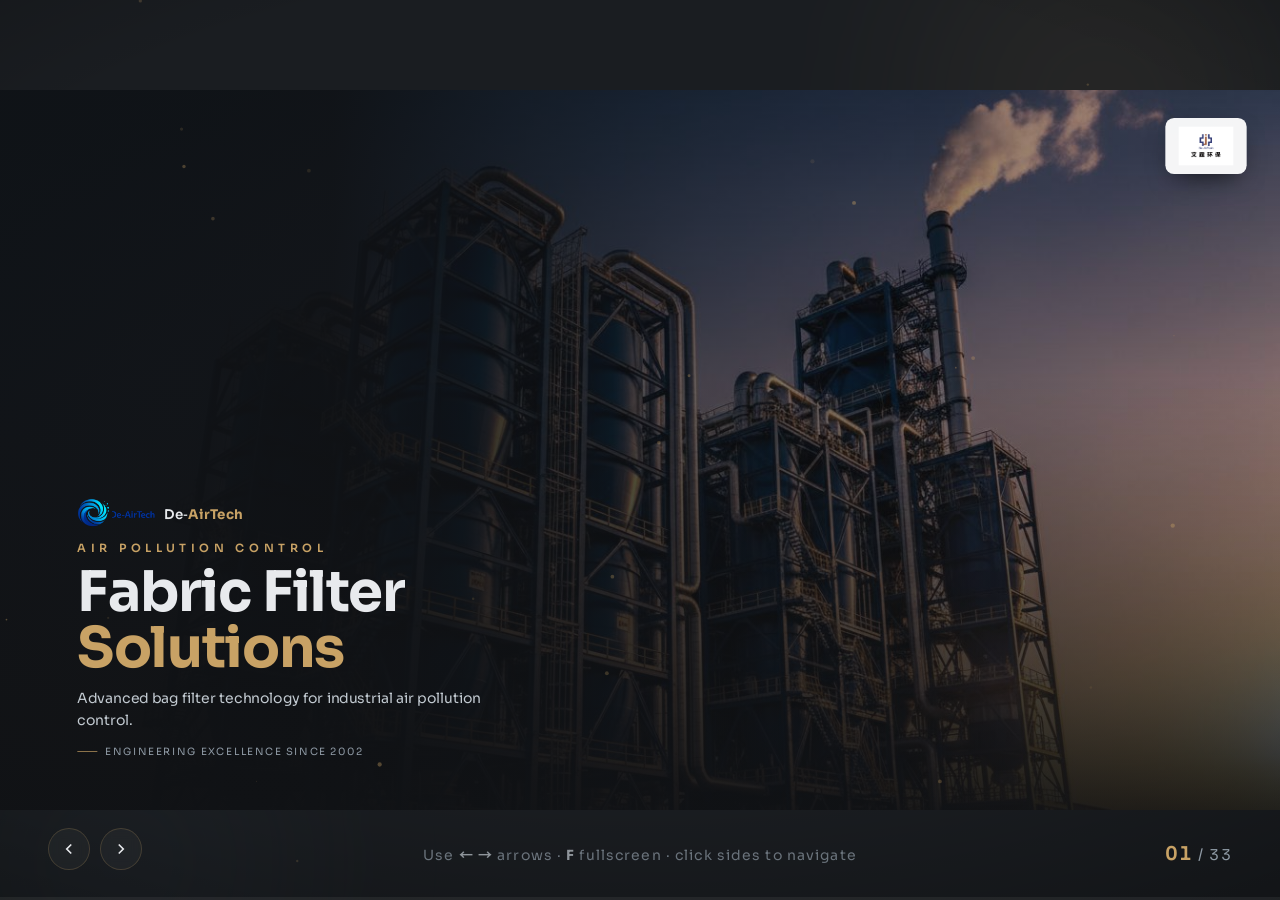
==== De-AirTech Fabric Filter Solutions.html @ d1bf7c92 "Initial commit: De-AirTech Holcim HTML site" ====
<!DOCTYPE html>
<html lang="en">
<head>
<meta charset="utf-8" />
<meta name="viewport" content="width=device-width, initial-scale=1.0, viewport-fit=cover" />
<title>De-AirTech · Fabric Filter Solutions</title>
<link rel="preconnect" href="https://fonts.googleapis.com" />
<link rel="preconnect" href="https://fonts.gstatic.com" crossorigin />
<link href="https://fonts.googleapis.com/css2?family=Sora:wght@200;300;400;500;600;700;800&family=Noto+Sans+SC:wght@300;400;500;700&display=swap" rel="stylesheet" />
<style>
/* ============ RESET & TOKENS ============ */
*{margin:0;padding:0;box-sizing:border-box}
:root{
  --bg:#1a1d21; --bg-deep:#101317; --bg-soft:#21262d;
  --panel:rgba(255,255,255,.035); --panel-2:rgba(255,255,255,.05);
  --gold:#c8a265; --gold-lt:#e2c48d; --gold-dk:#a07d44;
  --ink:#e8eaed; --ink-soft:#c2cad1; --muted:#8e99a4; --slate:#4a5c6a;
  --line:rgba(200,162,101,.22); --line-soft:rgba(255,255,255,.08);
  --good:#7fb98a;
  --font:"Sora","Noto Sans SC",system-ui,"Segoe UI","PingFang SC","Microsoft YaHei",sans-serif;
  --cjk:"Noto Sans SC","PingFang SC","Microsoft YaHei",sans-serif;
  --ease:cubic-bezier(.22,.61,.36,1);
}
html,body{height:100%;background:var(--bg);color:var(--ink);font-family:var(--font);
  overflow:hidden;-webkit-font-smoothing:antialiased;text-rendering:optimizeLegibility}

/* ============ DECK / STAGE (scale-to-fit, any ratio) ============ */
#deck{position:fixed;inset:0;background:var(--bg);overflow:hidden}
#stage{position:absolute;top:50%;left:50%;width:1920px;height:1080px;
  transform:translate(-50%,-50%) scale(var(--s,1));transform-origin:center center}

/* ambient background, fills whole viewport (outside stage) */
#fxwrap{position:fixed;inset:0;z-index:0;pointer-events:none;overflow:hidden}
#fxwrap .glow{position:absolute;border-radius:50%;filter:blur(80px);opacity:.5}
#fxwrap .g1{width:48vw;height:48vw;top:-16vw;right:-10vw;
  background:radial-gradient(circle,rgba(200,162,101,.20),transparent 65%)}
#fxwrap .g2{width:42vw;height:42vw;bottom:-18vw;left:-12vw;
  background:radial-gradient(circle,rgba(74,92,106,.30),transparent 65%)}
#fxwrap .vig{position:absolute;inset:0;
  background:radial-gradient(120% 90% at 50% 42%,transparent 50%,rgba(0,0,0,.55) 100%)}
#fx{position:fixed;inset:0;z-index:1;pointer-events:none}

/* ============ SLIDE BASE ============ */
.slide{position:absolute;inset:0;display:none;flex-direction:column;
  padding:84px 116px 92px;background:var(--bg);overflow:hidden;z-index:2}
.slide.active{display:flex}
.slide::before{content:"";position:absolute;inset:0;z-index:0;pointer-events:none;
  background:radial-gradient(130% 80% at 88% 8%,rgba(200,162,101,.07),transparent 55%)}
.slide>*{position:relative;z-index:1}

/* slide header */
.s-head{margin-bottom:30px;flex:0 0 auto}
.kicker{font-size:18px;font-weight:600;letter-spacing:.34em;text-transform:uppercase;
  color:var(--gold);display:flex;align-items:center;gap:14px}
.kicker::before{content:"";width:42px;height:2px;background:linear-gradient(90deg,var(--gold),transparent)}
.s-title{font-size:56px;font-weight:600;line-height:1.06;margin-top:14px;color:var(--ink);letter-spacing:-.01em}
.s-title .hl{color:var(--gold)}
.s-rule{width:64px;height:3px;margin-top:18px;border-radius:3px;
  background:linear-gradient(90deg,var(--gold),var(--gold-dk))}

/* layout columns */
.body{flex:1 1 auto;min-height:0;display:flex;flex-direction:column;justify-content:center}
.cols{display:grid;gap:54px;align-items:start}
.cols.r6040{grid-template-columns:1.18fr .82fr}
.cols.r5050{grid-template-columns:1fr 1fr}
.cols.r5545{grid-template-columns:1.1fr .9fr}
.col{display:flex;flex-direction:column;gap:22px;min-width:0}
.rows{display:flex;flex-direction:column;gap:22px}

/* ============ BLOCKS ============ */
.lead .lh{font-size:23px;font-weight:600;color:var(--gold-lt);margin-bottom:10px;
  display:flex;align-items:center;gap:10px}
.lead .lh::before{content:"";width:8px;height:8px;border-radius:50%;background:var(--gold);
  box-shadow:0 0 0 4px rgba(200,162,101,.14)}
.lead p{font-size:18.5px;line-height:1.6;color:var(--ink-soft);margin-top:7px;max-width:60ch}
.lead p+p{margin-top:10px}

/* stats */
.stats{display:grid;grid-template-columns:1fr 1fr;gap:16px}
.stats.c4{grid-template-columns:repeat(4,1fr)}
.stats.c3{grid-template-columns:repeat(3,1fr)}
.stat{background:var(--panel);border:1px solid var(--line-soft);border-radius:14px;
  padding:22px 20px;position:relative;overflow:hidden}
.stat::after{content:"";position:absolute;left:0;top:0;width:3px;height:100%;
  background:linear-gradient(180deg,var(--gold),transparent)}
.stat .v{font-size:52px;font-weight:700;color:var(--gold);line-height:1;letter-spacing:-.02em;
  font-variant-numeric:tabular-nums}
.stat .v .u{font-size:.5em;font-weight:500;color:var(--gold-lt);margin-left:2px}
.stat .l{font-size:16px;color:var(--ink-soft);margin-top:10px;line-height:1.35;letter-spacing:.01em}
.stats.sm .stat{padding:16px 16px}
.stats.sm .v{font-size:40px}

/* cards */
.cards{display:grid;gap:16px}
.cards.c2{grid-template-columns:1fr 1fr}
.cards.c3{grid-template-columns:repeat(3,1fr)}
.card{background:var(--panel);border:1px solid var(--line-soft);border-radius:14px;
  padding:20px 22px;transition:border-color .3s,transform .3s;min-width:0}
.card .ic{width:34px;height:34px;border-radius:9px;display:grid;place-items:center;margin-bottom:12px;
  background:rgba(200,162,101,.12);border:1px solid var(--line);color:var(--gold)}
.card .ic svg{width:18px;height:18px}
.card .ch{font-size:20px;font-weight:600;color:var(--ink);margin-bottom:7px}
.card .ch .n{color:var(--gold);font-weight:700;margin-right:8px;font-variant-numeric:tabular-nums}
.card p{font-size:16px;line-height:1.5;color:var(--ink-soft)}
.card .tags{display:flex;flex-wrap:wrap;gap:6px;margin-top:12px}
.card .tags span{font-size:14px;color:var(--ink-soft);background:rgba(255,255,255,.05);
  border:1px solid var(--line-soft);border-radius:20px;padding:4px 11px}

/* list */
.list{display:flex;flex-direction:column;gap:9px}
.list.lh-title{margin-top:2px}
.list .lt{font-size:20px;font-weight:600;color:var(--gold-lt);margin-bottom:4px}
.list li{list-style:none;font-size:17.5px;color:var(--ink-soft);line-height:1.42;
  padding-left:30px;position:relative}
.list li::before{content:"";position:absolute;left:0;top:7px;width:14px;height:8px;
  border-left:2px solid var(--gold);border-bottom:2px solid var(--gold);transform:rotate(-45deg)}

/* specs */
.specs{display:flex;flex-direction:column;gap:0;border-top:1px solid var(--line-soft)}
.spec{display:flex;justify-content:space-between;align-items:center;gap:16px;
  padding:13px 2px;border-bottom:1px solid var(--line-soft)}
.spec .k{font-size:17.5px;color:var(--muted)}
.spec .v{font-size:18px;color:var(--ink);font-weight:600;text-align:right;font-variant-numeric:tabular-nums}
.spec .v small{color:var(--gold-lt);font-weight:500}

/* steps (flow) */
.steps{display:grid;grid-template-columns:repeat(5,1fr);gap:0;position:relative}
.steps .line{position:absolute;top:29px;left:8%;right:8%;height:2px;
  background:linear-gradient(90deg,var(--gold-dk),var(--gold),var(--gold-dk));opacity:.4;transform-origin:left}
.step{padding:0 14px;text-align:center;position:relative}
.step .n{width:58px;height:58px;border-radius:50%;margin:0 auto 16px;display:grid;place-items:center;
  font-size:25px;font-weight:700;color:var(--bg);background:linear-gradient(150deg,var(--gold-lt),var(--gold-dk));
  box-shadow:0 8px 22px -6px rgba(200,162,101,.5);position:relative;z-index:1}
.step .st{font-size:18.5px;font-weight:600;color:var(--ink);margin-bottom:6px}
.step p{font-size:15.5px;line-height:1.45;color:var(--muted)}

/* note / callout */
.note{background:linear-gradient(135deg,rgba(200,162,101,.10),rgba(200,162,101,.02));
  border:1px solid var(--line);border-left:3px solid var(--gold);border-radius:12px;padding:18px 20px}
.note .nh{font-size:18px;font-weight:600;color:var(--gold-lt);margin-bottom:6px}
.note p{font-size:16.5px;line-height:1.52;color:var(--ink-soft)}

/* badges */
.badges{display:flex;flex-wrap:wrap;gap:10px}
.badge{font-size:16px;font-weight:500;color:var(--ink-soft);background:var(--panel);
  border:1px solid var(--line);border-radius:30px;padding:9px 20px}
.badge.gold{color:var(--bg);background:linear-gradient(120deg,var(--gold-lt),var(--gold-dk));border:none;font-weight:600}

/* bars (distribution) */
.bars{display:flex;flex-direction:column;gap:15px}
.bar .bt{display:flex;justify-content:space-between;font-size:17px;margin-bottom:8px}
.bar .bt b{color:var(--ink)} .bar .bt span{color:var(--gold);font-weight:600;font-variant-numeric:tabular-nums}
.bar .track{height:8px;border-radius:8px;background:rgba(255,255,255,.06);overflow:hidden}
.bar .fill{height:100%;border-radius:8px;transform-origin:left;
  background:linear-gradient(90deg,var(--gold-dk),var(--gold-lt))}

/* figure */
.figs{display:grid;gap:14px;grid-template-columns:1fr}
.figs.c2{grid-template-columns:1fr 1fr}
.figs.c3{grid-template-columns:repeat(3,1fr)}
.figs.c4{grid-template-columns:repeat(4,1fr)}
.figure{position:relative;border-radius:14px;overflow:hidden;border:1px solid var(--line);
  box-shadow:0 24px 50px -24px rgba(0,0,0,.8)}
.figure img{width:100%;height:100%;object-fit:cover;display:block}
.figure figcaption{position:absolute;left:0;right:0;bottom:0;padding:20px 16px 13px;font-size:15px;
  color:var(--ink-soft);background:linear-gradient(transparent,rgba(16,19,23,.94))}
.figure.contain{background:#eef0f2}
.figure.contain img{object-fit:contain;padding:6px}

/* ============ COVER ============ */
.cover{padding:0;justify-content:flex-end}
.cover .cbg{position:absolute;inset:0;z-index:0}
.cover .cbg img{width:100%;height:100%;object-fit:cover}
.cover .cbg::after{content:"";position:absolute;inset:0;
  background:linear-gradient(90deg,rgba(16,18,21,.96) 26%,rgba(16,18,21,.6) 55%,rgba(16,18,21,.25) 100%),
  linear-gradient(0deg,rgba(16,18,21,.9),transparent 60%)}
.cover .inner{position:relative;z-index:2;padding:0 116px 78px;max-width:1200px}
.cover .brandline{display:flex;align-items:center;gap:14px;margin-bottom:22px}
.cover .brandline img{height:42px}
.cover .brandline .bw{font-size:20px;font-weight:600;letter-spacing:.02em}
.cover .brandline .bw b{color:var(--gold)}
.cover .ckick{font-size:17px;letter-spacing:.4em;text-transform:uppercase;color:var(--gold);
  font-weight:600;margin-bottom:14px}
.cover h1{font-size:84px;font-weight:700;line-height:1;letter-spacing:-.02em}
.cover h1 .l2{color:var(--gold);display:block}
.cover .csub{font-size:21px;color:var(--ink-soft);margin-top:18px;max-width:40ch;line-height:1.5}
.cover .ctag{margin-top:22px;display:inline-flex;align-items:center;gap:12px;font-size:15px;
  letter-spacing:.16em;text-transform:uppercase;color:var(--muted)}
.cover .ctag::before{content:"";width:30px;height:1px;background:var(--gold)}

/* ============ CHAPTER DIVIDER ============ */
.chapter{padding:0;justify-content:center}
.chapter .cbg{position:absolute;inset:0;z-index:0}
.chapter .cbg img{width:100%;height:100%;object-fit:cover;filter:saturate(.9)}
.chapter .cbg::after{content:"";position:absolute;inset:0;
  background:linear-gradient(105deg,rgba(16,18,21,.97) 30%,rgba(16,18,21,.7) 60%,rgba(16,18,21,.45))}
.chapter .inner{position:relative;z-index:2;padding:0 130px;display:flex;align-items:center;gap:60px}
.chapter .bignum{font-size:300px;font-weight:800;line-height:.8;color:transparent;
  -webkit-text-stroke:2px rgba(200,162,101,.55);letter-spacing:-.04em;
  background:linear-gradient(180deg,rgba(200,162,101,.18),transparent);-webkit-background-clip:text;background-clip:text}
.chapter .ctext .ck{font-size:18px;letter-spacing:.4em;text-transform:uppercase;color:var(--gold);font-weight:600}
.chapter .ctext h2{font-size:76px;font-weight:700;line-height:1.02;margin-top:16px;letter-spacing:-.02em}
.chapter .ctext .cs{font-size:23px;color:var(--ink-soft);margin-top:18px;max-width:34ch;line-height:1.5}
.chapter .ctext .crule{width:80px;height:3px;background:var(--gold);margin-top:26px;border-radius:3px}

/* ============ TOC ============ */
.toc .tgrid{display:grid;grid-template-columns:1fr 1fr;gap:16px 46px;margin-top:6px}
.toc .titem{display:flex;gap:20px;align-items:flex-start;padding:16px 18px;border-radius:13px;
  border:1px solid transparent;transition:.3s;cursor:pointer}
.toc .titem:hover{border-color:var(--line);background:var(--panel)}
.toc .titem .tn{font-size:42px;font-weight:700;color:var(--gold);line-height:1;
  font-variant-numeric:tabular-nums;min-width:62px}
.toc .titem .tt b{font-size:23px;font-weight:600;color:var(--ink);display:block}
.toc .titem .tt span{font-size:16.5px;color:var(--muted);margin-top:4px;display:block;line-height:1.4}

/* ============ MAP ============ */
.map .mwrap{display:grid;grid-template-columns:1.5fr .9fr;gap:40px;align-items:center}
.map .frame{position:relative;border-radius:16px;overflow:hidden;border:1px solid var(--line);
  background:#f3f4f6;box-shadow:0 30px 70px -28px rgba(0,0,0,.85)}
.map .frame img{width:100%;display:block}
.map .marker{position:absolute;width:14px;height:14px;border-radius:50%;background:var(--gold);
  transform:translate(-50%,-50%);box-shadow:0 0 0 0 rgba(200,162,101,.6)}
.map .mside{display:flex;flex-direction:column;gap:18px}

/* ============ PARTNERS ============ */
.pgrid{display:grid;grid-template-columns:repeat(5,1fr);gap:14px}
.plogo{background:#fff;border-radius:12px;height:90px;display:grid;place-items:center;padding:14px;
  box-shadow:0 14px 30px -16px rgba(0,0,0,.7)}
.plogo img{max-width:100%;max-height:100%;object-fit:contain}

/* ============ CONTACT ============ */
.contact{padding:0;justify-content:center;align-items:center;text-align:center}
.contact .cbg{position:absolute;inset:0;z-index:0}
.contact .cbg img{width:100%;height:100%;object-fit:cover}
.contact .cbg::after{content:"";position:absolute;inset:0;background:rgba(13,15,18,.82)}
.contact .inner{position:relative;z-index:2;max-width:1000px;padding:0 60px}
.contact .ck{font-size:18px;letter-spacing:.4em;text-transform:uppercase;color:var(--gold);font-weight:600}
.contact h2{font-size:74px;font-weight:700;margin-top:18px;line-height:1.05}
.contact .cmsg{font-size:22px;color:var(--ink-soft);margin-top:22px;line-height:1.55}
.contact .cinfo{display:flex;justify-content:center;gap:18px;margin-top:42px;flex-wrap:wrap}
.contact .ci{background:var(--panel);border:1px solid var(--line);border-radius:14px;padding:22px 28px;min-width:240px}
.contact .ci .cl{font-size:14px;letter-spacing:.2em;text-transform:uppercase;color:var(--gold);margin-bottom:8px}
.contact .ci .cv{font-size:20px;color:var(--ink);font-weight:500}
.contact .cfoot{margin-top:40px;font-size:16px;color:var(--muted);letter-spacing:.04em}
.contact .cfoot b{color:var(--ink-soft);font-weight:500}

/* corporate logo (image1) chip */
.cover .corp{position:absolute;top:42px;right:50px;z-index:3;background:rgba(255,255,255,.95);
  border-radius:13px;padding:13px 20px;box-shadow:0 16px 40px -16px rgba(0,0,0,.75)}
.cover .corp img{height:58px;display:block}
.contact .corp.center{display:inline-block;background:rgba(255,255,255,.95);border-radius:14px;
  padding:14px 24px;margin-bottom:28px;box-shadow:0 16px 40px -16px rgba(0,0,0,.6)}
.contact .corp.center img{height:60px;display:block}

/* ============ HUD ============ */
#hud{position:fixed;inset:0;z-index:30;pointer-events:none}
.brand{position:absolute;top:34px;left:46px;display:flex;align-items:center;gap:11px;
  opacity:.92;transition:opacity .4s}
.brand img{height:34px}
.brand .bw{font-size:16.5px;font-weight:600;letter-spacing:.02em;color:var(--ink)}
.brand .bw b{color:var(--gold)}
#deck[data-type="cover"] .brand,#deck[data-type="chapter"] .brand,#deck[data-type="contact"] .brand{opacity:0}
#deck[data-type="cover"] .chip,#deck[data-type="contact"] .chip{opacity:0}
.chip{position:absolute;top:36px;right:46px;font-size:14.5px;letter-spacing:.22em;text-transform:uppercase;
  color:var(--muted);display:flex;align-items:center;gap:10px}
.chip .dot{width:6px;height:6px;border-radius:50%;background:var(--gold)}
.counter{position:absolute;bottom:34px;right:48px;font-size:15px;color:var(--muted);
  font-variant-numeric:tabular-nums;letter-spacing:.1em}
.counter b{color:var(--gold);font-weight:600;font-size:19px}
.pbar{position:absolute;left:0;bottom:0;height:3px;width:100%;background:rgba(255,255,255,.06)}
.pbar i{display:block;height:100%;width:0;background:linear-gradient(90deg,var(--gold-dk),var(--gold-lt));
  transition:width .5s var(--ease)}
.nav{position:absolute;bottom:30px;left:48px;display:flex;gap:10px;pointer-events:auto}
.nav button{width:42px;height:42px;border-radius:50%;border:1px solid var(--line);background:var(--panel);
  color:var(--ink);cursor:pointer;display:grid;place-items:center;transition:.25s;backdrop-filter:blur(6px)}
.nav button:hover{background:var(--gold);color:var(--bg);border-color:var(--gold)}
.nav button svg{width:18px;height:18px}
.hint{position:absolute;bottom:36px;left:50%;transform:translateX(-50%);font-size:14px;color:var(--muted);
  letter-spacing:.08em;opacity:.7;transition:opacity .6s}
.hint b{color:var(--ink-soft)}

@media (max-width:760px){.hint{display:none}.brand .bw{display:none}}
</style>
</head>
<body>
<div id="deck" data-type="cover">
  <div id="fxwrap"><div class="glow g1"></div><div class="glow g2"></div><div class="vig"></div></div>
  <canvas id="fx"></canvas>
  <div id="stage"></div>
  <div id="hud">
    <div class="brand"><img id="brandlogo" alt="" /><span class="bw">De‑<b>AirTech</b></span></div>
    <div class="chip"><span class="dot"></span><span id="chiptag">De‑AirTech</span></div>
    <div class="counter"><b id="cnum">01</b> / <span id="ctot">33</span></div>
    <div class="nav">
      <button id="prev" aria-label="Previous"><svg viewBox="0 0 24 24" fill="none" stroke="currentColor" stroke-width="2.2"><path d="M15 18l-6-6 6-6"/></svg></button>
      <button id="next" aria-label="Next"><svg viewBox="0 0 24 24" fill="none" stroke="currentColor" stroke-width="2.2"><path d="M9 18l6-6-6-6"/></svg></button>
    </div>
    <div class="hint">Use <b>←</b> <b>→</b> arrows · <b>F</b> fullscreen · click sides to navigate</div>
    <div class="pbar"><i id="pbar"></i></div>
  </div>
</div>

<script>
/*!
 * GSAP 3.13.0
 * https://gsap.com
 * 
 * @license Copyright 2025, GreenSock. All rights reserved.
 * Subject to the terms at https://gsap.com/standard-license.
 * @author: Jack Doyle, jack@greensock.com
 */

!function(t,e){"object"==typeof exports&&"undefined"!=typeof module?e(exports):"function"==typeof define&&define.amd?define(["exports"],e):e((t=t||self).window=t.window||{})}(this,function(e){"use strict";function _inheritsLoose(t,e){t.prototype=Object.create(e.prototype),(t.prototype.constructor=t).__proto__=e}function _assertThisInitialized(t){if(void 0===t)throw new ReferenceError("this hasn't been initialised - super() hasn't been called");return t}function r(t){return"string"==typeof t}function s(t){return"function"==typeof t}function t(t){return"number"==typeof t}function u(t){return void 0===t}function v(t){return"object"==typeof t}function w(t){return!1!==t}function x(){return"undefined"!=typeof window}function y(t){return s(t)||r(t)}function P(t){return(i=yt(t,ot))&&ze}function Q(t,e){return console.warn("Invalid property",t,"set to",e,"Missing plugin? gsap.registerPlugin()")}function R(t,e){return!e&&console.warn(t)}function S(t,e){return t&&(ot[t]=e)&&i&&(i[t]=e)||ot}function T(){return 0}function ea(t){var e,r,i=t[0];if(v(i)||s(i)||(t=[t]),!(e=(i._gsap||{}).harness)){for(r=gt.length;r--&&!gt[r].targetTest(i););e=gt[r]}for(r=t.length;r--;)t[r]&&(t[r]._gsap||(t[r]._gsap=new Zt(t[r],e)))||t.splice(r,1);return t}function fa(t){return t._gsap||ea(Ot(t))[0]._gsap}function ga(t,e,r){return(r=t[e])&&s(r)?t[e]():u(r)&&t.getAttribute&&t.getAttribute(e)||r}function ha(t,e){return(t=t.split(",")).forEach(e)||t}function ia(t){return Math.round(1e5*t)/1e5||0}function ja(t){return Math.round(1e7*t)/1e7||0}function ka(t,e){var r=e.charAt(0),i=parseFloat(e.substr(2));return t=parseFloat(t),"+"===r?t+i:"-"===r?t-i:"*"===r?t*i:t/i}function la(t,e){for(var r=e.length,i=0;t.indexOf(e[i])<0&&++i<r;);return i<r}function ma(){var t,e,r=dt.length,i=dt.slice(0);for(ct={},t=dt.length=0;t<r;t++)(e=i[t])&&e._lazy&&(e.render(e._lazy[0],e._lazy[1],!0)._lazy=0)}function na(t){return!!(t._initted||t._startAt||t.add)}function oa(t,e,r,i){dt.length&&!L&&ma(),t.render(e,r,i||!!(L&&e<0&&na(t))),dt.length&&!L&&ma()}function pa(t){var e=parseFloat(t);return(e||0===e)&&(t+"").match(at).length<2?e:r(t)?t.trim():t}function qa(t){return t}function ra(t,e){for(var r in e)r in t||(t[r]=e[r]);return t}function ua(t,e){for(var r in e)"__proto__"!==r&&"constructor"!==r&&"prototype"!==r&&(t[r]=v(e[r])?ua(t[r]||(t[r]={}),e[r]):e[r]);return t}function va(t,e){var r,i={};for(r in t)r in e||(i[r]=t[r]);return i}function wa(t){var e=t.parent||I,r=t.keyframes?function _setKeyframeDefaults(i){return function(t,e){for(var r in e)r in t||"duration"===r&&i||"ease"===r||(t[r]=e[r])}}($(t.keyframes)):ra;if(w(t.inherit))for(;e;)r(t,e.vars.defaults),e=e.parent||e._dp;return t}function ya(t,e,r,i,n){void 0===r&&(r="_first"),void 0===i&&(i="_last");var a,s=t[i];if(n)for(a=e[n];s&&s[n]>a;)s=s._prev;return s?(e._next=s._next,s._next=e):(e._next=t[r],t[r]=e),e._next?e._next._prev=e:t[i]=e,e._prev=s,e.parent=e._dp=t,e}function za(t,e,r,i){void 0===r&&(r="_first"),void 0===i&&(i="_last");var n=e._prev,a=e._next;n?n._next=a:t[r]===e&&(t[r]=a),a?a._prev=n:t[i]===e&&(t[i]=n),e._next=e._prev=e.parent=null}function Aa(t,e){t.parent&&(!e||t.parent.autoRemoveChildren)&&t.parent.remove&&t.parent.remove(t),t._act=0}function Ba(t,e){if(t&&(!e||e._end>t._dur||e._start<0))for(var r=t;r;)r._dirty=1,r=r.parent;return t}function Da(t,e,r,i){return t._startAt&&(L?t._startAt.revert(ht):t.vars.immediateRender&&!t.vars.autoRevert||t._startAt.render(e,!0,i))}function Fa(t){return t._repeat?Tt(t._tTime,t=t.duration()+t._rDelay)*t:0}function Ha(t,e){return(t-e._start)*e._ts+(0<=e._ts?0:e._dirty?e.totalDuration():e._tDur)}function Ia(t){return t._end=ja(t._start+(t._tDur/Math.abs(t._ts||t._rts||U)||0))}function Ja(t,e){var r=t._dp;return r&&r.smoothChildTiming&&t._ts&&(t._start=ja(r._time-(0<t._ts?e/t._ts:((t._dirty?t.totalDuration():t._tDur)-e)/-t._ts)),Ia(t),r._dirty||Ba(r,t)),t}function Ka(t,e){var r;if((e._time||!e._dur&&e._initted||e._start<t._time&&(e._dur||!e.add))&&(r=Ha(t.rawTime(),e),(!e._dur||Mt(0,e.totalDuration(),r)-e._tTime>U)&&e.render(r,!0)),Ba(t,e)._dp&&t._initted&&t._time>=t._dur&&t._ts){if(t._dur<t.duration())for(r=t;r._dp;)0<=r.rawTime()&&r.totalTime(r._tTime),r=r._dp;t._zTime=-U}}function La(e,r,i,n){return r.parent&&Aa(r),r._start=ja((t(i)?i:i||e!==I?xt(e,i,r):e._time)+r._delay),r._end=ja(r._start+(r.totalDuration()/Math.abs(r.timeScale())||0)),ya(e,r,"_first","_last",e._sort?"_start":0),bt(r)||(e._recent=r),n||Ka(e,r),e._ts<0&&Ja(e,e._tTime),e}function Ma(t,e){return(ot.ScrollTrigger||Q("scrollTrigger",e))&&ot.ScrollTrigger.create(e,t)}function Na(t,e,r,i,n){return Wt(t,e,n),t._initted?!r&&t._pt&&!L&&(t._dur&&!1!==t.vars.lazy||!t._dur&&t.vars.lazy)&&f!==Rt.frame?(dt.push(t),t._lazy=[n,i],1):void 0:1}function Sa(t,e,r,i){var n=t._repeat,a=ja(e)||0,s=t._tTime/t._tDur;return s&&!i&&(t._time*=a/t._dur),t._dur=a,t._tDur=n?n<0?1e10:ja(a*(n+1)+t._rDelay*n):a,0<s&&!i&&Ja(t,t._tTime=t._tDur*s),t.parent&&Ia(t),r||Ba(t.parent,t),t}function Ta(t){return t instanceof Qt?Ba(t):Sa(t,t._dur)}function Wa(e,r,i){var n,a,s=t(r[1]),o=(s?2:1)+(e<2?0:1),u=r[o];if(s&&(u.duration=r[1]),u.parent=i,e){for(n=u,a=i;a&&!("immediateRender"in n);)n=a.vars.defaults||{},a=w(a.vars.inherit)&&a.parent;u.immediateRender=w(n.immediateRender),e<2?u.runBackwards=1:u.startAt=r[o-1]}return new Jt(r[0],u,r[1+o])}function Xa(t,e){return t||0===t?e(t):e}function Za(t,e){return r(t)&&(e=st.exec(t))?e[1]:""}function ab(t,e){return t&&v(t)&&"length"in t&&(!e&&!t.length||t.length-1 in t&&v(t[0]))&&!t.nodeType&&t!==h}function db(r){return r=Ot(r)[0]||R("Invalid scope")||{},function(t){var e=r.current||r.nativeElement||r;return Ot(t,e.querySelectorAll?e:e===r?R("Invalid scope")||a.createElement("div"):r)}}function eb(t){return t.sort(function(){return.5-Math.random()})}function fb(t){if(s(t))return t;var p=v(t)?t:{each:t},_=Yt(p.ease),m=p.from||0,g=parseFloat(p.base)||0,y={},e=0<m&&m<1,T=isNaN(m)||e,b=p.axis,w=m,x=m;return r(m)?w=x={center:.5,edges:.5,end:1}[m]||0:!e&&T&&(w=m[0],x=m[1]),function(t,e,r){var i,n,a,s,o,u,h,l,f,d=(r||p).length,c=y[d];if(!c){if(!(f="auto"===p.grid?0:(p.grid||[1,N])[1])){for(h=-N;h<(h=r[f++].getBoundingClientRect().left)&&f<d;);f<d&&f--}for(c=y[d]=[],i=T?Math.min(f,d)*w-.5:m%f,n=f===N?0:T?d*x/f-.5:m/f|0,l=N,u=h=0;u<d;u++)a=u%f-i,s=n-(u/f|0),c[u]=o=b?Math.abs("y"===b?s:a):G(a*a+s*s),h<o&&(h=o),o<l&&(l=o);"random"===m&&eb(c),c.max=h-l,c.min=l,c.v=d=(parseFloat(p.amount)||parseFloat(p.each)*(d<f?d-1:b?"y"===b?d/f:f:Math.max(f,d/f))||0)*("edges"===m?-1:1),c.b=d<0?g-d:g,c.u=Za(p.amount||p.each)||0,_=_&&d<0?jt(_):_}return d=(c[t]-c.min)/c.max||0,ja(c.b+(_?_(d):d)*c.v)+c.u}}function gb(i){var n=Math.pow(10,((i+"").split(".")[1]||"").length);return function(e){var r=ja(Math.round(parseFloat(e)/i)*i*n);return(r-r%1)/n+(t(e)?0:Za(e))}}function hb(h,e){var l,f,r=$(h);return!r&&v(h)&&(l=r=h.radius||N,h.values?(h=Ot(h.values),(f=!t(h[0]))&&(l*=l)):h=gb(h.increment)),Xa(e,r?s(h)?function(t){return f=h(t),Math.abs(f-t)<=l?f:t}:function(e){for(var r,i,n=parseFloat(f?e.x:e),a=parseFloat(f?e.y:0),s=N,o=0,u=h.length;u--;)(r=f?(r=h[u].x-n)*r+(i=h[u].y-a)*i:Math.abs(h[u]-n))<s&&(s=r,o=u);return o=!l||s<=l?h[o]:e,f||o===e||t(e)?o:o+Za(e)}:gb(h))}function ib(t,e,r,i){return Xa($(t)?!e:!0===r?!!(r=0):!i,function(){return $(t)?t[~~(Math.random()*t.length)]:(r=r||1e-5)&&(i=r<1?Math.pow(10,(r+"").length-2):1)&&Math.floor(Math.round((t-r/2+Math.random()*(e-t+.99*r))/r)*r*i)/i})}function mb(e,r,t){return Xa(t,function(t){return e[~~r(t)]})}function pb(t){for(var e,r,i,n,a=0,s="";~(e=t.indexOf("random(",a));)i=t.indexOf(")",e),n="["===t.charAt(e+7),r=t.substr(e+7,i-e-7).match(n?at:tt),s+=t.substr(a,e-a)+ib(n?r:+r[0],n?0:+r[1],+r[2]||1e-5),a=i+1;return s+t.substr(a,t.length-a)}function sb(t,e,r){var i,n,a,s=t.labels,o=N;for(i in s)(n=s[i]-e)<0==!!r&&n&&o>(n=Math.abs(n))&&(a=i,o=n);return a}function ub(t){return Aa(t),t.scrollTrigger&&t.scrollTrigger.kill(!!L),t.progress()<1&&Pt(t,"onInterrupt"),t}function xb(t){if(t)if(t=!t.name&&t.default||t,x()||t.headless){var e=t.name,r=s(t),i=e&&!r&&t.init?function(){this._props=[]}:t,n={init:T,render:ue,add:Vt,kill:de,modifier:he,rawVars:0},a={targetTest:0,get:0,getSetter:ie,aliases:{},register:0};if(Ft(),t!==i){if(pt[e])return;ra(i,ra(va(t,n),a)),yt(i.prototype,yt(n,va(t,a))),pt[i.prop=e]=i,t.targetTest&&(gt.push(i),ft[e]=1),e=("css"===e?"CSS":e.charAt(0).toUpperCase()+e.substr(1))+"Plugin"}S(e,i),t.register&&t.register(ze,i,ge)}else Ct.push(t)}function Ab(t,e,r){return(6*(t+=t<0?1:1<t?-1:0)<1?e+(r-e)*t*6:t<.5?r:3*t<2?e+(r-e)*(2/3-t)*6:e)*St+.5|0}function Bb(e,r,i){var n,a,s,o,u,h,l,f,d,c,p=e?t(e)?[e>>16,e>>8&St,e&St]:0:Dt.black;if(!p){if(","===e.substr(-1)&&(e=e.substr(0,e.length-1)),Dt[e])p=Dt[e];else if("#"===e.charAt(0)){if(e.length<6&&(e="#"+(n=e.charAt(1))+n+(a=e.charAt(2))+a+(s=e.charAt(3))+s+(5===e.length?e.charAt(4)+e.charAt(4):"")),9===e.length)return[(p=parseInt(e.substr(1,6),16))>>16,p>>8&St,p&St,parseInt(e.substr(7),16)/255];p=[(e=parseInt(e.substr(1),16))>>16,e>>8&St,e&St]}else if("hsl"===e.substr(0,3))if(p=c=e.match(tt),r){if(~e.indexOf("="))return p=e.match(et),i&&p.length<4&&(p[3]=1),p}else o=+p[0]%360/360,u=p[1]/100,n=2*(h=p[2]/100)-(a=h<=.5?h*(u+1):h+u-h*u),3<p.length&&(p[3]*=1),p[0]=Ab(o+1/3,n,a),p[1]=Ab(o,n,a),p[2]=Ab(o-1/3,n,a);else p=e.match(tt)||Dt.transparent;p=p.map(Number)}return r&&!c&&(n=p[0]/St,a=p[1]/St,s=p[2]/St,h=((l=Math.max(n,a,s))+(f=Math.min(n,a,s)))/2,l===f?o=u=0:(d=l-f,u=.5<h?d/(2-l-f):d/(l+f),o=l===n?(a-s)/d+(a<s?6:0):l===a?(s-n)/d+2:(n-a)/d+4,o*=60),p[0]=~~(o+.5),p[1]=~~(100*u+.5),p[2]=~~(100*h+.5)),i&&p.length<4&&(p[3]=1),p}function Cb(t){var r=[],i=[],n=-1;return t.split(zt).forEach(function(t){var e=t.match(rt)||[];r.push.apply(r,e),i.push(n+=e.length+1)}),r.c=i,r}function Db(t,e,r){var i,n,a,s,o="",u=(t+o).match(zt),h=e?"hsla(":"rgba(",l=0;if(!u)return t;if(u=u.map(function(t){return(t=Bb(t,e,1))&&h+(e?t[0]+","+t[1]+"%,"+t[2]+"%,"+t[3]:t.join(","))+")"}),r&&(a=Cb(t),(i=r.c).join(o)!==a.c.join(o)))for(s=(n=t.replace(zt,"1").split(rt)).length-1;l<s;l++)o+=n[l]+(~i.indexOf(l)?u.shift()||h+"0,0,0,0)":(a.length?a:u.length?u:r).shift());if(!n)for(s=(n=t.split(zt)).length-1;l<s;l++)o+=n[l]+u[l];return o+n[s]}function Gb(t){var e,r=t.join(" ");if(zt.lastIndex=0,zt.test(r))return e=Et.test(r),t[1]=Db(t[1],e),t[0]=Db(t[0],e,Cb(t[1])),!0}function Pb(t){var e=(t+"").split("("),r=Lt[e[0]];return r&&1<e.length&&r.config?r.config.apply(null,~t.indexOf("{")?[function _parseObjectInString(t){for(var e,r,i,n={},a=t.substr(1,t.length-3).split(":"),s=a[0],o=1,u=a.length;o<u;o++)r=a[o],e=o!==u-1?r.lastIndexOf(","):r.length,i=r.substr(0,e),n[s]=isNaN(i)?i.replace(Bt,"").trim():+i,s=r.substr(e+1).trim();return n}(e[1])]:function _valueInParentheses(t){var e=t.indexOf("(")+1,r=t.indexOf(")"),i=t.indexOf("(",e);return t.substring(e,~i&&i<r?t.indexOf(")",r+1):r)}(t).split(",").map(pa)):Lt._CE&&It.test(t)?Lt._CE("",t):r}function Rb(t,e){for(var r,i=t._first;i;)i instanceof Qt?Rb(i,e):!i.vars.yoyoEase||i._yoyo&&i._repeat||i._yoyo===e||(i.timeline?Rb(i.timeline,e):(r=i._ease,i._ease=i._yEase,i._yEase=r,i._yoyo=e)),i=i._next}function Tb(t,e,r,i){void 0===r&&(r=function easeOut(t){return 1-e(1-t)}),void 0===i&&(i=function easeInOut(t){return t<.5?e(2*t)/2:1-e(2*(1-t))/2});var n,a={easeIn:e,easeOut:r,easeInOut:i};return ha(t,function(t){for(var e in Lt[t]=ot[t]=a,Lt[n=t.toLowerCase()]=r,a)Lt[n+("easeIn"===e?".in":"easeOut"===e?".out":".inOut")]=Lt[t+"."+e]=a[e]}),a}function Ub(e){return function(t){return t<.5?(1-e(1-2*t))/2:.5+e(2*(t-.5))/2}}function Vb(r,t,e){function Lm(t){return 1===t?1:i*Math.pow(2,-10*t)*K((t-a)*n)+1}var i=1<=t?t:1,n=(e||(r?.3:.45))/(t<1?t:1),a=n/q*(Math.asin(1/i)||0),s="out"===r?Lm:"in"===r?function(t){return 1-Lm(1-t)}:Ub(Lm);return n=q/n,s.config=function(t,e){return Vb(r,t,e)},s}function Wb(e,r){function Tm(t){return t?--t*t*((r+1)*t+r)+1:0}void 0===r&&(r=1.70158);var t="out"===e?Tm:"in"===e?function(t){return 1-Tm(1-t)}:Ub(Tm);return t.config=function(t){return Wb(e,t)},t}var F,L,l,I,h,n,a,i,o,f,d,c,p,_,m,g,b,M,k,O,A,C,D,z,E,B,j,Y,X={autoSleep:120,force3D:"auto",nullTargetWarn:1,units:{lineHeight:""}},Z={duration:.5,overwrite:!1,delay:0},N=1e8,U=1/N,q=2*Math.PI,V=q/4,W=0,G=Math.sqrt,H=Math.cos,K=Math.sin,J="function"==typeof ArrayBuffer&&ArrayBuffer.isView||function(){},$=Array.isArray,tt=/(?:-?\.?\d|\.)+/gi,et=/[-+=.]*\d+[.e\-+]*\d*[e\-+]*\d*/g,rt=/[-+=.]*\d+[.e-]*\d*[a-z%]*/g,it=/[-+=.]*\d+\.?\d*(?:e-|e\+)?\d*/gi,nt=/[+-]=-?[.\d]+/,at=/[^,'"\[\]\s]+/gi,st=/^[+\-=e\s\d]*\d+[.\d]*([a-z]*|%)\s*$/i,ot={},ut={suppressEvents:!0,isStart:!0,kill:!1},ht={suppressEvents:!0,kill:!1},lt={suppressEvents:!0},ft={},dt=[],ct={},pt={},_t={},mt=30,gt=[],vt="",yt=function _merge(t,e){for(var r in e)t[r]=e[r];return t},Tt=function _animationCycle(t,e){var r=Math.floor(t=ja(t/e));return t&&r===t?r-1:r},bt=function _isFromOrFromStart(t){var e=t.data;return"isFromStart"===e||"isStart"===e},wt={_start:0,endTime:T,totalDuration:T},xt=function _parsePosition(t,e,i){var n,a,s,o=t.labels,u=t._recent||wt,h=t.duration()>=N?u.endTime(!1):t._dur;return r(e)&&(isNaN(e)||e in o)?(a=e.charAt(0),s="%"===e.substr(-1),n=e.indexOf("="),"<"===a||">"===a?(0<=n&&(e=e.replace(/=/,"")),("<"===a?u._start:u.endTime(0<=u._repeat))+(parseFloat(e.substr(1))||0)*(s?(n<0?u:i).totalDuration()/100:1)):n<0?(e in o||(o[e]=h),o[e]):(a=parseFloat(e.charAt(n-1)+e.substr(n+1)),s&&i&&(a=a/100*($(i)?i[0]:i).totalDuration()),1<n?_parsePosition(t,e.substr(0,n-1),i)+a:h+a)):null==e?h:+e},Mt=function _clamp(t,e,r){return r<t?t:e<r?e:r},kt=[].slice,Ot=function toArray(t,e,i){return l&&!e&&l.selector?l.selector(t):!r(t)||i||!n&&Ft()?$(t)?function _flatten(t,e,i){return void 0===i&&(i=[]),t.forEach(function(t){return r(t)&&!e||ab(t,1)?i.push.apply(i,Ot(t)):i.push(t)})||i}(t,i):ab(t)?kt.call(t,0):t?[t]:[]:kt.call((e||a).querySelectorAll(t),0)},At=function mapRange(e,t,r,i,n){var a=t-e,s=i-r;return Xa(n,function(t){return r+((t-e)/a*s||0)})},Pt=function _callback(t,e,r){var i,n,a,s=t.vars,o=s[e],u=l,h=t._ctx;if(o)return i=s[e+"Params"],n=s.callbackScope||t,r&&dt.length&&ma(),h&&(l=h),a=i?o.apply(n,i):o.call(n),l=u,a},Ct=[],St=255,Dt={aqua:[0,St,St],lime:[0,St,0],silver:[192,192,192],black:[0,0,0],maroon:[128,0,0],teal:[0,128,128],blue:[0,0,St],navy:[0,0,128],white:[St,St,St],olive:[128,128,0],yellow:[St,St,0],orange:[St,165,0],gray:[128,128,128],purple:[128,0,128],green:[0,128,0],red:[St,0,0],pink:[St,192,203],cyan:[0,St,St],transparent:[St,St,St,0]},zt=function(){var t,e="(?:\\b(?:(?:rgb|rgba|hsl|hsla)\\(.+?\\))|\\B#(?:[0-9a-f]{3,4}){1,2}\\b";for(t in Dt)e+="|"+t+"\\b";return new RegExp(e+")","gi")}(),Et=/hsl[a]?\(/,Rt=(k=Date.now,O=500,A=33,C=k(),D=C,E=z=1e3/240,g={time:0,frame:0,tick:function tick(){Al(!0)},deltaRatio:function deltaRatio(t){return b/(1e3/(t||60))},wake:function wake(){o&&(!n&&x()&&(h=n=window,a=h.document||{},ot.gsap=ze,(h.gsapVersions||(h.gsapVersions=[])).push(ze.version),P(i||h.GreenSockGlobals||!h.gsap&&h||{}),Ct.forEach(xb)),m="undefined"!=typeof requestAnimationFrame&&requestAnimationFrame,p&&g.sleep(),_=m||function(t){return setTimeout(t,E-1e3*g.time+1|0)},c=1,Al(2))},sleep:function sleep(){(m?cancelAnimationFrame:clearTimeout)(p),c=0,_=T},lagSmoothing:function lagSmoothing(t,e){O=t||1/0,A=Math.min(e||33,O)},fps:function fps(t){z=1e3/(t||240),E=1e3*g.time+z},add:function add(n,t,e){var a=t?function(t,e,r,i){n(t,e,r,i),g.remove(a)}:n;return g.remove(n),B[e?"unshift":"push"](a),Ft(),a},remove:function remove(t,e){~(e=B.indexOf(t))&&B.splice(e,1)&&e<=M&&M--},_listeners:B=[]}),Ft=function _wake(){return!c&&Rt.wake()},Lt={},It=/^[\d.\-M][\d.\-,\s]/,Bt=/["']/g,jt=function _invertEase(e){return function(t){return 1-e(1-t)}},Yt=function _parseEase(t,e){return t&&(s(t)?t:Lt[t]||Pb(t))||e};function Al(t){var e,r,i,n,a=k()-D,s=!0===t;if((O<a||a<0)&&(C+=a-A),(0<(e=(i=(D+=a)-C)-E)||s)&&(n=++g.frame,b=i-1e3*g.time,g.time=i/=1e3,E+=e+(z<=e?4:z-e),r=1),s||(p=_(Al)),r)for(M=0;M<B.length;M++)B[M](i,b,n,t)}function jn(t){return t<Y?j*t*t:t<.7272727272727273?j*Math.pow(t-1.5/2.75,2)+.75:t<.9090909090909092?j*(t-=2.25/2.75)*t+.9375:j*Math.pow(t-2.625/2.75,2)+.984375}ha("Linear,Quad,Cubic,Quart,Quint,Strong",function(t,e){var r=e<5?e+1:e;Tb(t+",Power"+(r-1),e?function(t){return Math.pow(t,r)}:function(t){return t},function(t){return 1-Math.pow(1-t,r)},function(t){return t<.5?Math.pow(2*t,r)/2:1-Math.pow(2*(1-t),r)/2})}),Lt.Linear.easeNone=Lt.none=Lt.Linear.easeIn,Tb("Elastic",Vb("in"),Vb("out"),Vb()),j=7.5625,Y=1/2.75,Tb("Bounce",function(t){return 1-jn(1-t)},jn),Tb("Expo",function(t){return Math.pow(2,10*(t-1))*t+t*t*t*t*t*t*(1-t)}),Tb("Circ",function(t){return-(G(1-t*t)-1)}),Tb("Sine",function(t){return 1===t?1:1-H(t*V)}),Tb("Back",Wb("in"),Wb("out"),Wb()),Lt.SteppedEase=Lt.steps=ot.SteppedEase={config:function config(t,e){void 0===t&&(t=1);var r=1/t,i=t+(e?0:1),n=e?1:0;return function(t){return((i*Mt(0,.99999999,t)|0)+n)*r}}},Z.ease=Lt["quad.out"],ha("onComplete,onUpdate,onStart,onRepeat,onReverseComplete,onInterrupt",function(t){return vt+=t+","+t+"Params,"});var Xt,Zt=function GSCache(t,e){this.id=W++,(t._gsap=this).target=t,this.harness=e,this.get=e?e.get:ga,this.set=e?e.getSetter:ie},Nt=((Xt=Animation.prototype).delay=function delay(t){return t||0===t?(this.parent&&this.parent.smoothChildTiming&&this.startTime(this._start+t-this._delay),this._delay=t,this):this._delay},Xt.duration=function duration(t){return arguments.length?this.totalDuration(0<this._repeat?t+(t+this._rDelay)*this._repeat:t):this.totalDuration()&&this._dur},Xt.totalDuration=function totalDuration(t){return arguments.length?(this._dirty=0,Sa(this,this._repeat<0?t:(t-this._repeat*this._rDelay)/(this._repeat+1))):this._tDur},Xt.totalTime=function totalTime(t,e){if(Ft(),!arguments.length)return this._tTime;var r=this._dp;if(r&&r.smoothChildTiming&&this._ts){for(Ja(this,t),!r._dp||r.parent||Ka(r,this);r&&r.parent;)r.parent._time!==r._start+(0<=r._ts?r._tTime/r._ts:(r.totalDuration()-r._tTime)/-r._ts)&&r.totalTime(r._tTime,!0),r=r.parent;!this.parent&&this._dp.autoRemoveChildren&&(0<this._ts&&t<this._tDur||this._ts<0&&0<t||!this._tDur&&!t)&&La(this._dp,this,this._start-this._delay)}return(this._tTime!==t||!this._dur&&!e||this._initted&&Math.abs(this._zTime)===U||!t&&!this._initted&&(this.add||this._ptLookup))&&(this._ts||(this._pTime=t),oa(this,t,e)),this},Xt.time=function time(t,e){return arguments.length?this.totalTime(Math.min(this.totalDuration(),t+Fa(this))%(this._dur+this._rDelay)||(t?this._dur:0),e):this._time},Xt.totalProgress=function totalProgress(t,e){return arguments.length?this.totalTime(this.totalDuration()*t,e):this.totalDuration()?Math.min(1,this._tTime/this._tDur):0<=this.rawTime()&&this._initted?1:0},Xt.progress=function progress(t,e){return arguments.length?this.totalTime(this.duration()*(!this._yoyo||1&this.iteration()?t:1-t)+Fa(this),e):this.duration()?Math.min(1,this._time/this._dur):0<this.rawTime()?1:0},Xt.iteration=function iteration(t,e){var r=this.duration()+this._rDelay;return arguments.length?this.totalTime(this._time+(t-1)*r,e):this._repeat?Tt(this._tTime,r)+1:1},Xt.timeScale=function timeScale(t,e){if(!arguments.length)return this._rts===-U?0:this._rts;if(this._rts===t)return this;var r=this.parent&&this._ts?Ha(this.parent._time,this):this._tTime;return this._rts=+t||0,this._ts=this._ps||t===-U?0:this._rts,this.totalTime(Mt(-Math.abs(this._delay),this.totalDuration(),r),!1!==e),Ia(this),function _recacheAncestors(t){for(var e=t.parent;e&&e.parent;)e._dirty=1,e.totalDuration(),e=e.parent;return t}(this)},Xt.paused=function paused(t){return arguments.length?(this._ps!==t&&((this._ps=t)?(this._pTime=this._tTime||Math.max(-this._delay,this.rawTime()),this._ts=this._act=0):(Ft(),this._ts=this._rts,this.totalTime(this.parent&&!this.parent.smoothChildTiming?this.rawTime():this._tTime||this._pTime,1===this.progress()&&Math.abs(this._zTime)!==U&&(this._tTime-=U)))),this):this._ps},Xt.startTime=function startTime(t){if(arguments.length){this._start=t;var e=this.parent||this._dp;return!e||!e._sort&&this.parent||La(e,this,t-this._delay),this}return this._start},Xt.endTime=function endTime(t){return this._start+(w(t)?this.totalDuration():this.duration())/Math.abs(this._ts||1)},Xt.rawTime=function rawTime(t){var e=this.parent||this._dp;return e?t&&(!this._ts||this._repeat&&this._time&&this.totalProgress()<1)?this._tTime%(this._dur+this._rDelay):this._ts?Ha(e.rawTime(t),this):this._tTime:this._tTime},Xt.revert=function revert(t){void 0===t&&(t=lt);var e=L;return L=t,na(this)&&(this.timeline&&this.timeline.revert(t),this.totalTime(-.01,t.suppressEvents)),"nested"!==this.data&&!1!==t.kill&&this.kill(),L=e,this},Xt.globalTime=function globalTime(t){for(var e=this,r=arguments.length?t:e.rawTime();e;)r=e._start+r/(Math.abs(e._ts)||1),e=e._dp;return!this.parent&&this._sat?this._sat.globalTime(t):r},Xt.repeat=function repeat(t){return arguments.length?(this._repeat=t===1/0?-2:t,Ta(this)):-2===this._repeat?1/0:this._repeat},Xt.repeatDelay=function repeatDelay(t){if(arguments.length){var e=this._time;return this._rDelay=t,Ta(this),e?this.time(e):this}return this._rDelay},Xt.yoyo=function yoyo(t){return arguments.length?(this._yoyo=t,this):this._yoyo},Xt.seek=function seek(t,e){return this.totalTime(xt(this,t),w(e))},Xt.restart=function restart(t,e){return this.play().totalTime(t?-this._delay:0,w(e)),this._dur||(this._zTime=-U),this},Xt.play=function play(t,e){return null!=t&&this.seek(t,e),this.reversed(!1).paused(!1)},Xt.reverse=function reverse(t,e){return null!=t&&this.seek(t||this.totalDuration(),e),this.reversed(!0).paused(!1)},Xt.pause=function pause(t,e){return null!=t&&this.seek(t,e),this.paused(!0)},Xt.resume=function resume(){return this.paused(!1)},Xt.reversed=function reversed(t){return arguments.length?(!!t!==this.reversed()&&this.timeScale(-this._rts||(t?-U:0)),this):this._rts<0},Xt.invalidate=function invalidate(){return this._initted=this._act=0,this._zTime=-U,this},Xt.isActive=function isActive(){var t,e=this.parent||this._dp,r=this._start;return!(e&&!(this._ts&&this._initted&&e.isActive()&&(t=e.rawTime(!0))>=r&&t<this.endTime(!0)-U))},Xt.eventCallback=function eventCallback(t,e,r){var i=this.vars;return 1<arguments.length?(e?(i[t]=e,r&&(i[t+"Params"]=r),"onUpdate"===t&&(this._onUpdate=e)):delete i[t],this):i[t]},Xt.then=function then(t){var i=this;return new Promise(function(e){function Eo(){var t=i.then;i.then=null,s(r)&&(r=r(i))&&(r.then||r===i)&&(i.then=t),e(r),i.then=t}var r=s(t)?t:qa;i._initted&&1===i.totalProgress()&&0<=i._ts||!i._tTime&&i._ts<0?Eo():i._prom=Eo})},Xt.kill=function kill(){ub(this)},Animation);function Animation(t){this.vars=t,this._delay=+t.delay||0,(this._repeat=t.repeat===1/0?-2:t.repeat||0)&&(this._rDelay=t.repeatDelay||0,this._yoyo=!!t.yoyo||!!t.yoyoEase),this._ts=1,Sa(this,+t.duration,1,1),this.data=t.data,l&&(this._ctx=l).data.push(this),c||Rt.wake()}ra(Nt.prototype,{_time:0,_start:0,_end:0,_tTime:0,_tDur:0,_dirty:0,_repeat:0,_yoyo:!1,parent:null,_initted:!1,_rDelay:0,_ts:1,_dp:0,ratio:0,_zTime:-U,_prom:0,_ps:!1,_rts:1});var Qt=function(i){function Timeline(t,e){var r;return void 0===t&&(t={}),(r=i.call(this,t)||this).labels={},r.smoothChildTiming=!!t.smoothChildTiming,r.autoRemoveChildren=!!t.autoRemoveChildren,r._sort=w(t.sortChildren),I&&La(t.parent||I,_assertThisInitialized(r),e),t.reversed&&r.reverse(),t.paused&&r.paused(!0),t.scrollTrigger&&Ma(_assertThisInitialized(r),t.scrollTrigger),r}_inheritsLoose(Timeline,i);var e=Timeline.prototype;return e.to=function to(t,e,r){return Wa(0,arguments,this),this},e.from=function from(t,e,r){return Wa(1,arguments,this),this},e.fromTo=function fromTo(t,e,r,i){return Wa(2,arguments,this),this},e.set=function set(t,e,r){return e.duration=0,e.parent=this,wa(e).repeatDelay||(e.repeat=0),e.immediateRender=!!e.immediateRender,new Jt(t,e,xt(this,r),1),this},e.call=function call(t,e,r){return La(this,Jt.delayedCall(0,t,e),r)},e.staggerTo=function staggerTo(t,e,r,i,n,a,s){return r.duration=e,r.stagger=r.stagger||i,r.onComplete=a,r.onCompleteParams=s,r.parent=this,new Jt(t,r,xt(this,n)),this},e.staggerFrom=function staggerFrom(t,e,r,i,n,a,s){return r.runBackwards=1,wa(r).immediateRender=w(r.immediateRender),this.staggerTo(t,e,r,i,n,a,s)},e.staggerFromTo=function staggerFromTo(t,e,r,i,n,a,s,o){return i.startAt=r,wa(i).immediateRender=w(i.immediateRender),this.staggerTo(t,e,i,n,a,s,o)},e.render=function render(t,e,r){var i,n,a,s,o,u,h,l,f,d,c,p,_=this._time,m=this._dirty?this.totalDuration():this._tDur,g=this._dur,v=t<=0?0:ja(t),y=this._zTime<0!=t<0&&(this._initted||!g);if(this!==I&&m<v&&0<=t&&(v=m),v!==this._tTime||r||y){if(_!==this._time&&g&&(v+=this._time-_,t+=this._time-_),i=v,f=this._start,u=!(l=this._ts),y&&(g||(_=this._zTime),!t&&e||(this._zTime=t)),this._repeat){if(c=this._yoyo,o=g+this._rDelay,this._repeat<-1&&t<0)return this.totalTime(100*o+t,e,r);if(i=ja(v%o),v===m?(s=this._repeat,i=g):((s=~~(d=ja(v/o)))&&s===d&&(i=g,s--),g<i&&(i=g)),d=Tt(this._tTime,o),!_&&this._tTime&&d!==s&&this._tTime-d*o-this._dur<=0&&(d=s),c&&1&s&&(i=g-i,p=1),s!==d&&!this._lock){var T=c&&1&d,b=T===(c&&1&s);if(s<d&&(T=!T),_=T?0:v%g?g:v,this._lock=1,this.render(_||(p?0:ja(s*o)),e,!g)._lock=0,this._tTime=v,!e&&this.parent&&Pt(this,"onRepeat"),this.vars.repeatRefresh&&!p&&(this.invalidate()._lock=1),_&&_!==this._time||u!=!this._ts||this.vars.onRepeat&&!this.parent&&!this._act)return this;if(g=this._dur,m=this._tDur,b&&(this._lock=2,_=T?g:-1e-4,this.render(_,!0),this.vars.repeatRefresh&&!p&&this.invalidate()),this._lock=0,!this._ts&&!u)return this;Rb(this,p)}}if(this._hasPause&&!this._forcing&&this._lock<2&&(h=function _findNextPauseTween(t,e,r){var i;if(e<r)for(i=t._first;i&&i._start<=r;){if("isPause"===i.data&&i._start>e)return i;i=i._next}else for(i=t._last;i&&i._start>=r;){if("isPause"===i.data&&i._start<e)return i;i=i._prev}}(this,ja(_),ja(i)))&&(v-=i-(i=h._start)),this._tTime=v,this._time=i,this._act=!l,this._initted||(this._onUpdate=this.vars.onUpdate,this._initted=1,this._zTime=t,_=0),!_&&v&&!e&&!d&&(Pt(this,"onStart"),this._tTime!==v))return this;if(_<=i&&0<=t)for(n=this._first;n;){if(a=n._next,(n._act||i>=n._start)&&n._ts&&h!==n){if(n.parent!==this)return this.render(t,e,r);if(n.render(0<n._ts?(i-n._start)*n._ts:(n._dirty?n.totalDuration():n._tDur)+(i-n._start)*n._ts,e,r),i!==this._time||!this._ts&&!u){h=0,a&&(v+=this._zTime=-U);break}}n=a}else{n=this._last;for(var w=t<0?t:i;n;){if(a=n._prev,(n._act||w<=n._end)&&n._ts&&h!==n){if(n.parent!==this)return this.render(t,e,r);if(n.render(0<n._ts?(w-n._start)*n._ts:(n._dirty?n.totalDuration():n._tDur)+(w-n._start)*n._ts,e,r||L&&na(n)),i!==this._time||!this._ts&&!u){h=0,a&&(v+=this._zTime=w?-U:U);break}}n=a}}if(h&&!e&&(this.pause(),h.render(_<=i?0:-U)._zTime=_<=i?1:-1,this._ts))return this._start=f,Ia(this),this.render(t,e,r);this._onUpdate&&!e&&Pt(this,"onUpdate",!0),(v===m&&this._tTime>=this.totalDuration()||!v&&_)&&(f!==this._start&&Math.abs(l)===Math.abs(this._ts)||this._lock||(!t&&g||!(v===m&&0<this._ts||!v&&this._ts<0)||Aa(this,1),e||t<0&&!_||!v&&!_&&m||(Pt(this,v===m&&0<=t?"onComplete":"onReverseComplete",!0),!this._prom||v<m&&0<this.timeScale()||this._prom())))}return this},e.add=function add(e,i){var n=this;if(t(i)||(i=xt(this,i,e)),!(e instanceof Nt)){if($(e))return e.forEach(function(t){return n.add(t,i)}),this;if(r(e))return this.addLabel(e,i);if(!s(e))return this;e=Jt.delayedCall(0,e)}return this!==e?La(this,e,i):this},e.getChildren=function getChildren(t,e,r,i){void 0===t&&(t=!0),void 0===e&&(e=!0),void 0===r&&(r=!0),void 0===i&&(i=-N);for(var n=[],a=this._first;a;)a._start>=i&&(a instanceof Jt?e&&n.push(a):(r&&n.push(a),t&&n.push.apply(n,a.getChildren(!0,e,r)))),a=a._next;return n},e.getById=function getById(t){for(var e=this.getChildren(1,1,1),r=e.length;r--;)if(e[r].vars.id===t)return e[r]},e.remove=function remove(t){return r(t)?this.removeLabel(t):s(t)?this.killTweensOf(t):(t.parent===this&&za(this,t),t===this._recent&&(this._recent=this._last),Ba(this))},e.totalTime=function totalTime(t,e){return arguments.length?(this._forcing=1,!this._dp&&this._ts&&(this._start=ja(Rt.time-(0<this._ts?t/this._ts:(this.totalDuration()-t)/-this._ts))),i.prototype.totalTime.call(this,t,e),this._forcing=0,this):this._tTime},e.addLabel=function addLabel(t,e){return this.labels[t]=xt(this,e),this},e.removeLabel=function removeLabel(t){return delete this.labels[t],this},e.addPause=function addPause(t,e,r){var i=Jt.delayedCall(0,e||T,r);return i.data="isPause",this._hasPause=1,La(this,i,xt(this,t))},e.removePause=function removePause(t){var e=this._first;for(t=xt(this,t);e;)e._start===t&&"isPause"===e.data&&Aa(e),e=e._next},e.killTweensOf=function killTweensOf(t,e,r){for(var i=this.getTweensOf(t,r),n=i.length;n--;)Ut!==i[n]&&i[n].kill(t,e);return this},e.getTweensOf=function getTweensOf(e,r){for(var i,n=[],a=Ot(e),s=this._first,o=t(r);s;)s instanceof Jt?la(s._targets,a)&&(o?(!Ut||s._initted&&s._ts)&&s.globalTime(0)<=r&&s.globalTime(s.totalDuration())>r:!r||s.isActive())&&n.push(s):(i=s.getTweensOf(a,r)).length&&n.push.apply(n,i),s=s._next;return n},e.tweenTo=function tweenTo(t,e){e=e||{};var r,i=this,n=xt(i,t),a=e.startAt,s=e.onStart,o=e.onStartParams,u=e.immediateRender,h=Jt.to(i,ra({ease:e.ease||"none",lazy:!1,immediateRender:!1,time:n,overwrite:"auto",duration:e.duration||Math.abs((n-(a&&"time"in a?a.time:i._time))/i.timeScale())||U,onStart:function onStart(){if(i.pause(),!r){var t=e.duration||Math.abs((n-(a&&"time"in a?a.time:i._time))/i.timeScale());h._dur!==t&&Sa(h,t,0,1).render(h._time,!0,!0),r=1}s&&s.apply(h,o||[])}},e));return u?h.render(0):h},e.tweenFromTo=function tweenFromTo(t,e,r){return this.tweenTo(e,ra({startAt:{time:xt(this,t)}},r))},e.recent=function recent(){return this._recent},e.nextLabel=function nextLabel(t){return void 0===t&&(t=this._time),sb(this,xt(this,t))},e.previousLabel=function previousLabel(t){return void 0===t&&(t=this._time),sb(this,xt(this,t),1)},e.currentLabel=function currentLabel(t){return arguments.length?this.seek(t,!0):this.previousLabel(this._time+U)},e.shiftChildren=function shiftChildren(t,e,r){void 0===r&&(r=0);for(var i,n=this._first,a=this.labels;n;)n._start>=r&&(n._start+=t,n._end+=t),n=n._next;if(e)for(i in a)a[i]>=r&&(a[i]+=t);return Ba(this)},e.invalidate=function invalidate(t){var e=this._first;for(this._lock=0;e;)e.invalidate(t),e=e._next;return i.prototype.invalidate.call(this,t)},e.clear=function clear(t){void 0===t&&(t=!0);for(var e,r=this._first;r;)e=r._next,this.remove(r),r=e;return this._dp&&(this._time=this._tTime=this._pTime=0),t&&(this.labels={}),Ba(this)},e.totalDuration=function totalDuration(t){var e,r,i,n=0,a=this,s=a._last,o=N;if(arguments.length)return a.timeScale((a._repeat<0?a.duration():a.totalDuration())/(a.reversed()?-t:t));if(a._dirty){for(i=a.parent;s;)e=s._prev,s._dirty&&s.totalDuration(),o<(r=s._start)&&a._sort&&s._ts&&!a._lock?(a._lock=1,La(a,s,r-s._delay,1)._lock=0):o=r,r<0&&s._ts&&(n-=r,(!i&&!a._dp||i&&i.smoothChildTiming)&&(a._start+=r/a._ts,a._time-=r,a._tTime-=r),a.shiftChildren(-r,!1,-Infinity),o=0),s._end>n&&s._ts&&(n=s._end),s=e;Sa(a,a===I&&a._time>n?a._time:n,1,1),a._dirty=0}return a._tDur},Timeline.updateRoot=function updateRoot(t){if(I._ts&&(oa(I,Ha(t,I)),f=Rt.frame),Rt.frame>=mt){mt+=X.autoSleep||120;var e=I._first;if((!e||!e._ts)&&X.autoSleep&&Rt._listeners.length<2){for(;e&&!e._ts;)e=e._next;e||Rt.sleep()}}},Timeline}(Nt);ra(Qt.prototype,{_lock:0,_hasPause:0,_forcing:0});function bc(t,e,i,n,a,o){var u,h,l,f;if(pt[t]&&!1!==(u=new pt[t]).init(a,u.rawVars?e[t]:function _processVars(t,e,i,n,a){if(s(t)&&(t=Gt(t,a,e,i,n)),!v(t)||t.style&&t.nodeType||$(t)||J(t))return r(t)?Gt(t,a,e,i,n):t;var o,u={};for(o in t)u[o]=Gt(t[o],a,e,i,n);return u}(e[t],n,a,o,i),i,n,o)&&(i._pt=h=new ge(i._pt,a,t,0,1,u.render,u,0,u.priority),i!==d))for(l=i._ptLookup[i._targets.indexOf(a)],f=u._props.length;f--;)l[u._props[f]]=h;return u}function hc(t,r,e,i){var n,a,s=r.ease||i||"power1.inOut";if($(r))a=e[t]||(e[t]=[]),r.forEach(function(t,e){return a.push({t:e/(r.length-1)*100,v:t,e:s})});else for(n in r)a=e[n]||(e[n]=[]),"ease"===n||a.push({t:parseFloat(t),v:r[n],e:s})}var Ut,qt,Vt=function _addPropTween(t,e,i,n,a,o,u,h,l,f){s(n)&&(n=n(a||0,t,o));var d,c=t[e],p="get"!==i?i:s(c)?l?t[e.indexOf("set")||!s(t["get"+e.substr(3)])?e:"get"+e.substr(3)](l):t[e]():c,_=s(c)?l?re:te:$t;if(r(n)&&(~n.indexOf("random(")&&(n=pb(n)),"="===n.charAt(1)&&(!(d=ka(p,n)+(Za(p)||0))&&0!==d||(n=d))),!f||p!==n||qt)return isNaN(p*n)||""===n?(c||e in t||Q(e,n),function _addComplexStringPropTween(t,e,r,i,n,a,s){var o,u,h,l,f,d,c,p,_=new ge(this._pt,t,e,0,1,oe,null,n),m=0,g=0;for(_.b=r,_.e=i,r+="",(c=~(i+="").indexOf("random("))&&(i=pb(i)),a&&(a(p=[r,i],t,e),r=p[0],i=p[1]),u=r.match(it)||[];o=it.exec(i);)l=o[0],f=i.substring(m,o.index),h?h=(h+1)%5:"rgba("===f.substr(-5)&&(h=1),l!==u[g++]&&(d=parseFloat(u[g-1])||0,_._pt={_next:_._pt,p:f||1===g?f:",",s:d,c:"="===l.charAt(1)?ka(d,l)-d:parseFloat(l)-d,m:h&&h<4?Math.round:0},m=it.lastIndex);return _.c=m<i.length?i.substring(m,i.length):"",_.fp=s,(nt.test(i)||c)&&(_.e=0),this._pt=_}.call(this,t,e,p,n,_,h||X.stringFilter,l)):(d=new ge(this._pt,t,e,+p||0,n-(p||0),"boolean"==typeof c?se:ne,0,_),l&&(d.fp=l),u&&d.modifier(u,this,t),this._pt=d)},Wt=function _initTween(t,e,r){var i,n,a,s,o,u,h,l,f,d,c,p,_,m=t.vars,g=m.ease,v=m.startAt,y=m.immediateRender,T=m.lazy,b=m.onUpdate,x=m.runBackwards,M=m.yoyoEase,k=m.keyframes,O=m.autoRevert,A=t._dur,P=t._startAt,C=t._targets,S=t.parent,D=S&&"nested"===S.data?S.vars.targets:C,z="auto"===t._overwrite&&!F,E=t.timeline;if(!E||k&&g||(g="none"),t._ease=Yt(g,Z.ease),t._yEase=M?jt(Yt(!0===M?g:M,Z.ease)):0,M&&t._yoyo&&!t._repeat&&(M=t._yEase,t._yEase=t._ease,t._ease=M),t._from=!E&&!!m.runBackwards,!E||k&&!m.stagger){if(p=(l=C[0]?fa(C[0]).harness:0)&&m[l.prop],i=va(m,ft),P&&(P._zTime<0&&P.progress(1),e<0&&x&&y&&!O?P.render(-1,!0):P.revert(x&&A?ht:ut),P._lazy=0),v){if(Aa(t._startAt=Jt.set(C,ra({data:"isStart",overwrite:!1,parent:S,immediateRender:!0,lazy:!P&&w(T),startAt:null,delay:0,onUpdate:b&&function(){return Pt(t,"onUpdate")},stagger:0},v))),t._startAt._dp=0,t._startAt._sat=t,e<0&&(L||!y&&!O)&&t._startAt.revert(ht),y&&A&&e<=0&&r<=0)return void(e&&(t._zTime=e))}else if(x&&A&&!P)if(e&&(y=!1),a=ra({overwrite:!1,data:"isFromStart",lazy:y&&!P&&w(T),immediateRender:y,stagger:0,parent:S},i),p&&(a[l.prop]=p),Aa(t._startAt=Jt.set(C,a)),t._startAt._dp=0,t._startAt._sat=t,e<0&&(L?t._startAt.revert(ht):t._startAt.render(-1,!0)),t._zTime=e,y){if(!e)return}else _initTween(t._startAt,U,U);for(t._pt=t._ptCache=0,T=A&&w(T)||T&&!A,n=0;n<C.length;n++){if(h=(o=C[n])._gsap||ea(C)[n]._gsap,t._ptLookup[n]=d={},ct[h.id]&&dt.length&&ma(),c=D===C?n:D.indexOf(o),l&&!1!==(f=new l).init(o,p||i,t,c,D)&&(t._pt=s=new ge(t._pt,o,f.name,0,1,f.render,f,0,f.priority),f._props.forEach(function(t){d[t]=s}),f.priority&&(u=1)),!l||p)for(a in i)pt[a]&&(f=bc(a,i,t,c,o,D))?f.priority&&(u=1):d[a]=s=Vt.call(t,o,a,"get",i[a],c,D,0,m.stringFilter);t._op&&t._op[n]&&t.kill(o,t._op[n]),z&&t._pt&&(Ut=t,I.killTweensOf(o,d,t.globalTime(e)),_=!t.parent,Ut=0),t._pt&&T&&(ct[h.id]=1)}u&&_e(t),t._onInit&&t._onInit(t)}t._onUpdate=b,t._initted=(!t._op||t._pt)&&!_,k&&e<=0&&E.render(N,!0,!0)},Gt=function _parseFuncOrString(t,e,i,n,a){return s(t)?t.call(e,i,n,a):r(t)&&~t.indexOf("random(")?pb(t):t},Ht=vt+"repeat,repeatDelay,yoyo,repeatRefresh,yoyoEase,autoRevert",Kt={};ha(Ht+",id,stagger,delay,duration,paused,scrollTrigger",function(t){return Kt[t]=1});var Jt=function(E){function Tween(e,r,i,n){var a;"number"==typeof r&&(i.duration=r,r=i,i=null);var s,o,u,h,l,f,d,c,p=(a=E.call(this,n?r:wa(r))||this).vars,_=p.duration,m=p.delay,g=p.immediateRender,T=p.stagger,b=p.overwrite,x=p.keyframes,M=p.defaults,k=p.scrollTrigger,O=p.yoyoEase,A=r.parent||I,P=($(e)||J(e)?t(e[0]):"length"in r)?[e]:Ot(e);if(a._targets=P.length?ea(P):R("GSAP target "+e+" not found. https://gsap.com",!X.nullTargetWarn)||[],a._ptLookup=[],a._overwrite=b,x||T||y(_)||y(m)){if(r=a.vars,(s=a.timeline=new Qt({data:"nested",defaults:M||{},targets:A&&"nested"===A.data?A.vars.targets:P})).kill(),s.parent=s._dp=_assertThisInitialized(a),s._start=0,T||y(_)||y(m)){if(h=P.length,d=T&&fb(T),v(T))for(l in T)~Ht.indexOf(l)&&((c=c||{})[l]=T[l]);for(o=0;o<h;o++)(u=va(r,Kt)).stagger=0,O&&(u.yoyoEase=O),c&&yt(u,c),f=P[o],u.duration=+Gt(_,_assertThisInitialized(a),o,f,P),u.delay=(+Gt(m,_assertThisInitialized(a),o,f,P)||0)-a._delay,!T&&1===h&&u.delay&&(a._delay=m=u.delay,a._start+=m,u.delay=0),s.to(f,u,d?d(o,f,P):0),s._ease=Lt.none;s.duration()?_=m=0:a.timeline=0}else if(x){wa(ra(s.vars.defaults,{ease:"none"})),s._ease=Yt(x.ease||r.ease||"none");var C,S,D,z=0;if($(x))x.forEach(function(t){return s.to(P,t,">")}),s.duration();else{for(l in u={},x)"ease"===l||"easeEach"===l||hc(l,x[l],u,x.easeEach);for(l in u)for(C=u[l].sort(function(t,e){return t.t-e.t}),o=z=0;o<C.length;o++)(D={ease:(S=C[o]).e,duration:(S.t-(o?C[o-1].t:0))/100*_})[l]=S.v,s.to(P,D,z),z+=D.duration;s.duration()<_&&s.to({},{duration:_-s.duration()})}}_||a.duration(_=s.duration())}else a.timeline=0;return!0!==b||F||(Ut=_assertThisInitialized(a),I.killTweensOf(P),Ut=0),La(A,_assertThisInitialized(a),i),r.reversed&&a.reverse(),r.paused&&a.paused(!0),(g||!_&&!x&&a._start===ja(A._time)&&w(g)&&function _hasNoPausedAncestors(t){return!t||t._ts&&_hasNoPausedAncestors(t.parent)}(_assertThisInitialized(a))&&"nested"!==A.data)&&(a._tTime=-U,a.render(Math.max(0,-m)||0)),k&&Ma(_assertThisInitialized(a),k),a}_inheritsLoose(Tween,E);var e=Tween.prototype;return e.render=function render(t,e,r){var i,n,a,s,o,u,h,l,f,d=this._time,c=this._tDur,p=this._dur,_=t<0,m=c-U<t&&!_?c:t<U?0:t;if(p){if(m!==this._tTime||!t||r||!this._initted&&this._tTime||this._startAt&&this._zTime<0!=_||this._lazy){if(i=m,l=this.timeline,this._repeat){if(s=p+this._rDelay,this._repeat<-1&&_)return this.totalTime(100*s+t,e,r);if(i=ja(m%s),m===c?(a=this._repeat,i=p):(a=~~(o=ja(m/s)))&&a===o?(i=p,a--):p<i&&(i=p),(u=this._yoyo&&1&a)&&(f=this._yEase,i=p-i),o=Tt(this._tTime,s),i===d&&!r&&this._initted&&a===o)return this._tTime=m,this;a!==o&&(l&&this._yEase&&Rb(l,u),this.vars.repeatRefresh&&!u&&!this._lock&&i!==s&&this._initted&&(this._lock=r=1,this.render(ja(s*a),!0).invalidate()._lock=0))}if(!this._initted){if(Na(this,_?t:i,r,e,m))return this._tTime=0,this;if(!(d===this._time||r&&this.vars.repeatRefresh&&a!==o))return this;if(p!==this._dur)return this.render(t,e,r)}if(this._tTime=m,this._time=i,!this._act&&this._ts&&(this._act=1,this._lazy=0),this.ratio=h=(f||this._ease)(i/p),this._from&&(this.ratio=h=1-h),!d&&m&&!e&&!o&&(Pt(this,"onStart"),this._tTime!==m))return this;for(n=this._pt;n;)n.r(h,n.d),n=n._next;l&&l.render(t<0?t:l._dur*l._ease(i/this._dur),e,r)||this._startAt&&(this._zTime=t),this._onUpdate&&!e&&(_&&Da(this,t,0,r),Pt(this,"onUpdate")),this._repeat&&a!==o&&this.vars.onRepeat&&!e&&this.parent&&Pt(this,"onRepeat"),m!==this._tDur&&m||this._tTime!==m||(_&&!this._onUpdate&&Da(this,t,0,!0),!t&&p||!(m===this._tDur&&0<this._ts||!m&&this._ts<0)||Aa(this,1),e||_&&!d||!(m||d||u)||(Pt(this,m===c?"onComplete":"onReverseComplete",!0),!this._prom||m<c&&0<this.timeScale()||this._prom()))}}else!function _renderZeroDurationTween(t,e,r,i){var n,a,s,o=t.ratio,u=e<0||!e&&(!t._start&&function _parentPlayheadIsBeforeStart(t){var e=t.parent;return e&&e._ts&&e._initted&&!e._lock&&(e.rawTime()<0||_parentPlayheadIsBeforeStart(e))}(t)&&(t._initted||!bt(t))||(t._ts<0||t._dp._ts<0)&&!bt(t))?0:1,h=t._rDelay,l=0;if(h&&t._repeat&&(l=Mt(0,t._tDur,e),a=Tt(l,h),t._yoyo&&1&a&&(u=1-u),a!==Tt(t._tTime,h)&&(o=1-u,t.vars.repeatRefresh&&t._initted&&t.invalidate())),u!==o||L||i||t._zTime===U||!e&&t._zTime){if(!t._initted&&Na(t,e,i,r,l))return;for(s=t._zTime,t._zTime=e||(r?U:0),r=r||e&&!s,t.ratio=u,t._from&&(u=1-u),t._time=0,t._tTime=l,n=t._pt;n;)n.r(u,n.d),n=n._next;e<0&&Da(t,e,0,!0),t._onUpdate&&!r&&Pt(t,"onUpdate"),l&&t._repeat&&!r&&t.parent&&Pt(t,"onRepeat"),(e>=t._tDur||e<0)&&t.ratio===u&&(u&&Aa(t,1),r||L||(Pt(t,u?"onComplete":"onReverseComplete",!0),t._prom&&t._prom()))}else t._zTime||(t._zTime=e)}(this,t,e,r);return this},e.targets=function targets(){return this._targets},e.invalidate=function invalidate(t){return t&&this.vars.runBackwards||(this._startAt=0),this._pt=this._op=this._onUpdate=this._lazy=this.ratio=0,this._ptLookup=[],this.timeline&&this.timeline.invalidate(t),E.prototype.invalidate.call(this,t)},e.resetTo=function resetTo(t,e,r,i,n){c||Rt.wake(),this._ts||this.play();var a,s=Math.min(this._dur,(this._dp._time-this._start)*this._ts);return this._initted||Wt(this,s),a=this._ease(s/this._dur),function _updatePropTweens(t,e,r,i,n,a,s,o){var u,h,l,f,d=(t._pt&&t._ptCache||(t._ptCache={}))[e];if(!d)for(d=t._ptCache[e]=[],l=t._ptLookup,f=t._targets.length;f--;){if((u=l[f][e])&&u.d&&u.d._pt)for(u=u.d._pt;u&&u.p!==e&&u.fp!==e;)u=u._next;if(!u)return qt=1,t.vars[e]="+=0",Wt(t,s),qt=0,o?R(e+" not eligible for reset"):1;d.push(u)}for(f=d.length;f--;)(u=(h=d[f])._pt||h).s=!i&&0!==i||n?u.s+(i||0)+a*u.c:i,u.c=r-u.s,h.e&&(h.e=ia(r)+Za(h.e)),h.b&&(h.b=u.s+Za(h.b))}(this,t,e,r,i,a,s,n)?this.resetTo(t,e,r,i,1):(Ja(this,0),this.parent||ya(this._dp,this,"_first","_last",this._dp._sort?"_start":0),this.render(0))},e.kill=function kill(t,e){if(void 0===e&&(e="all"),!(t||e&&"all"!==e))return this._lazy=this._pt=0,this.parent?ub(this):this.scrollTrigger&&this.scrollTrigger.kill(!!L),this;if(this.timeline){var i=this.timeline.totalDuration();return this.timeline.killTweensOf(t,e,Ut&&!0!==Ut.vars.overwrite)._first||ub(this),this.parent&&i!==this.timeline.totalDuration()&&Sa(this,this._dur*this.timeline._tDur/i,0,1),this}var n,a,s,o,u,h,l,f=this._targets,d=t?Ot(t):f,c=this._ptLookup,p=this._pt;if((!e||"all"===e)&&function _arraysMatch(t,e){for(var r=t.length,i=r===e.length;i&&r--&&t[r]===e[r];);return r<0}(f,d))return"all"===e&&(this._pt=0),ub(this);for(n=this._op=this._op||[],"all"!==e&&(r(e)&&(u={},ha(e,function(t){return u[t]=1}),e=u),e=function _addAliasesToVars(t,e){var r,i,n,a,s=t[0]?fa(t[0]).harness:0,o=s&&s.aliases;if(!o)return e;for(i in r=yt({},e),o)if(i in r)for(n=(a=o[i].split(",")).length;n--;)r[a[n]]=r[i];return r}(f,e)),l=f.length;l--;)if(~d.indexOf(f[l]))for(u in a=c[l],"all"===e?(n[l]=e,o=a,s={}):(s=n[l]=n[l]||{},o=e),o)(h=a&&a[u])&&("kill"in h.d&&!0!==h.d.kill(u)||za(this,h,"_pt"),delete a[u]),"all"!==s&&(s[u]=1);return this._initted&&!this._pt&&p&&ub(this),this},Tween.to=function to(t,e,r){return new Tween(t,e,r)},Tween.from=function from(t,e){return Wa(1,arguments)},Tween.delayedCall=function delayedCall(t,e,r,i){return new Tween(e,0,{immediateRender:!1,lazy:!1,overwrite:!1,delay:t,onComplete:e,onReverseComplete:e,onCompleteParams:r,onReverseCompleteParams:r,callbackScope:i})},Tween.fromTo=function fromTo(t,e,r){return Wa(2,arguments)},Tween.set=function set(t,e){return e.duration=0,e.repeatDelay||(e.repeat=0),new Tween(t,e)},Tween.killTweensOf=function killTweensOf(t,e,r){return I.killTweensOf(t,e,r)},Tween}(Nt);ra(Jt.prototype,{_targets:[],_lazy:0,_startAt:0,_op:0,_onInit:0}),ha("staggerTo,staggerFrom,staggerFromTo",function(r){Jt[r]=function(){var t=new Qt,e=kt.call(arguments,0);return e.splice("staggerFromTo"===r?5:4,0,0),t[r].apply(t,e)}});function pc(t,e,r){return t.setAttribute(e,r)}function xc(t,e,r,i){i.mSet(t,e,i.m.call(i.tween,r,i.mt),i)}var $t=function _setterPlain(t,e,r){return t[e]=r},te=function _setterFunc(t,e,r){return t[e](r)},re=function _setterFuncWithParam(t,e,r,i){return t[e](i.fp,r)},ie=function _getSetter(t,e){return s(t[e])?te:u(t[e])&&t.setAttribute?pc:$t},ne=function _renderPlain(t,e){return e.set(e.t,e.p,Math.round(1e6*(e.s+e.c*t))/1e6,e)},se=function _renderBoolean(t,e){return e.set(e.t,e.p,!!(e.s+e.c*t),e)},oe=function _renderComplexString(t,e){var r=e._pt,i="";if(!t&&e.b)i=e.b;else if(1===t&&e.e)i=e.e;else{for(;r;)i=r.p+(r.m?r.m(r.s+r.c*t):Math.round(1e4*(r.s+r.c*t))/1e4)+i,r=r._next;i+=e.c}e.set(e.t,e.p,i,e)},ue=function _renderPropTweens(t,e){for(var r=e._pt;r;)r.r(t,r.d),r=r._next},he=function _addPluginModifier(t,e,r,i){for(var n,a=this._pt;a;)n=a._next,a.p===i&&a.modifier(t,e,r),a=n},de=function _killPropTweensOf(t){for(var e,r,i=this._pt;i;)r=i._next,i.p===t&&!i.op||i.op===t?za(this,i,"_pt"):i.dep||(e=1),i=r;return!e},_e=function _sortPropTweensByPriority(t){for(var e,r,i,n,a=t._pt;a;){for(e=a._next,r=i;r&&r.pr>a.pr;)r=r._next;(a._prev=r?r._prev:n)?a._prev._next=a:i=a,(a._next=r)?r._prev=a:n=a,a=e}t._pt=i},ge=(PropTween.prototype.modifier=function modifier(t,e,r){this.mSet=this.mSet||this.set,this.set=xc,this.m=t,this.mt=r,this.tween=e},PropTween);function PropTween(t,e,r,i,n,a,s,o,u){this.t=e,this.s=i,this.c=n,this.p=r,this.r=a||ne,this.d=s||this,this.set=o||$t,this.pr=u||0,(this._next=t)&&(t._prev=this)}ha(vt+"parent,duration,ease,delay,overwrite,runBackwards,startAt,yoyo,immediateRender,repeat,repeatDelay,data,paused,reversed,lazy,callbackScope,stringFilter,id,yoyoEase,stagger,inherit,repeatRefresh,keyframes,autoRevert,scrollTrigger",function(t){return ft[t]=1}),ot.TweenMax=ot.TweenLite=Jt,ot.TimelineLite=ot.TimelineMax=Qt,I=new Qt({sortChildren:!1,defaults:Z,autoRemoveChildren:!0,id:"root",smoothChildTiming:!0}),X.stringFilter=Gb;function Fc(t){return(be[t]||Me).map(function(t){return t()})}function Gc(){var t=Date.now(),o=[];2<t-Oe&&(Fc("matchMediaInit"),Te.forEach(function(t){var e,r,i,n,a=t.queries,s=t.conditions;for(r in a)(e=h.matchMedia(a[r]).matches)&&(i=1),e!==s[r]&&(s[r]=e,n=1);n&&(t.revert(),i&&o.push(t))}),Fc("matchMediaRevert"),o.forEach(function(e){return e.onMatch(e,function(t){return e.add(null,t)})}),Oe=t,Fc("matchMedia"))}var ve,Te=[],be={},Me=[],Oe=0,Ae=0,Pe=((ve=Context.prototype).add=function add(t,i,n){function Iw(){var t,e=l,r=a.selector;return e&&e!==a&&e.data.push(a),n&&(a.selector=db(n)),l=a,t=i.apply(a,arguments),s(t)&&a._r.push(t),l=e,a.selector=r,a.isReverted=!1,t}s(t)&&(n=i,i=t,t=s);var a=this;return a.last=Iw,t===s?Iw(a,function(t){return a.add(null,t)}):t?a[t]=Iw:Iw},ve.ignore=function ignore(t){var e=l;l=null,t(this),l=e},ve.getTweens=function getTweens(){var e=[];return this.data.forEach(function(t){return t instanceof Context?e.push.apply(e,t.getTweens()):t instanceof Jt&&!(t.parent&&"nested"===t.parent.data)&&e.push(t)}),e},ve.clear=function clear(){this._r.length=this.data.length=0},ve.kill=function kill(i,t){var n=this;if(i?function(){for(var t,e=n.getTweens(),r=n.data.length;r--;)"isFlip"===(t=n.data[r]).data&&(t.revert(),t.getChildren(!0,!0,!1).forEach(function(t){return e.splice(e.indexOf(t),1)}));for(e.map(function(t){return{g:t._dur||t._delay||t._sat&&!t._sat.vars.immediateRender?t.globalTime(0):-1/0,t:t}}).sort(function(t,e){return e.g-t.g||-1/0}).forEach(function(t){return t.t.revert(i)}),r=n.data.length;r--;)(t=n.data[r])instanceof Qt?"nested"!==t.data&&(t.scrollTrigger&&t.scrollTrigger.revert(),t.kill()):t instanceof Jt||!t.revert||t.revert(i);n._r.forEach(function(t){return t(i,n)}),n.isReverted=!0}():this.data.forEach(function(t){return t.kill&&t.kill()}),this.clear(),t)for(var e=Te.length;e--;)Te[e].id===this.id&&Te.splice(e,1)},ve.revert=function revert(t){this.kill(t||{})},Context);function Context(t,e){this.selector=e&&db(e),this.data=[],this._r=[],this.isReverted=!1,this.id=Ae++,t&&this.add(t)}var Ce,Se=((Ce=MatchMedia.prototype).add=function add(t,e,r){v(t)||(t={matches:t});var i,n,a,s=new Pe(0,r||this.scope),o=s.conditions={};for(n in l&&!s.selector&&(s.selector=l.selector),this.contexts.push(s),e=s.add("onMatch",e),s.queries=t)"all"===n?a=1:(i=h.matchMedia(t[n]))&&(Te.indexOf(s)<0&&Te.push(s),(o[n]=i.matches)&&(a=1),i.addListener?i.addListener(Gc):i.addEventListener("change",Gc));return a&&e(s,function(t){return s.add(null,t)}),this},Ce.revert=function revert(t){this.kill(t||{})},Ce.kill=function kill(e){this.contexts.forEach(function(t){return t.kill(e,!0)})},MatchMedia);function MatchMedia(t){this.contexts=[],this.scope=t,l&&l.data.push(this)}var De={registerPlugin:function registerPlugin(){for(var t=arguments.length,e=new Array(t),r=0;r<t;r++)e[r]=arguments[r];e.forEach(function(t){return xb(t)})},timeline:function timeline(t){return new Qt(t)},getTweensOf:function getTweensOf(t,e){return I.getTweensOf(t,e)},getProperty:function getProperty(i,t,e,n){r(i)&&(i=Ot(i)[0]);var a=fa(i||{}).get,s=e?qa:pa;return"native"===e&&(e=""),i?t?s((pt[t]&&pt[t].get||a)(i,t,e,n)):function(t,e,r){return s((pt[t]&&pt[t].get||a)(i,t,e,r))}:i},quickSetter:function quickSetter(r,e,i){if(1<(r=Ot(r)).length){var n=r.map(function(t){return ze.quickSetter(t,e,i)}),a=n.length;return function(t){for(var e=a;e--;)n[e](t)}}r=r[0]||{};var s=pt[e],o=fa(r),u=o.harness&&(o.harness.aliases||{})[e]||e,h=s?function(t){var e=new s;d._pt=0,e.init(r,i?t+i:t,d,0,[r]),e.render(1,e),d._pt&&ue(1,d)}:o.set(r,u);return s?h:function(t){return h(r,u,i?t+i:t,o,1)}},quickTo:function quickTo(t,i,e){function ay(t,e,r){return n.resetTo(i,t,e,r)}var r,n=ze.to(t,ra(((r={})[i]="+=0.1",r.paused=!0,r.stagger=0,r),e||{}));return ay.tween=n,ay},isTweening:function isTweening(t){return 0<I.getTweensOf(t,!0).length},defaults:function defaults(t){return t&&t.ease&&(t.ease=Yt(t.ease,Z.ease)),ua(Z,t||{})},config:function config(t){return ua(X,t||{})},registerEffect:function registerEffect(t){var i=t.name,n=t.effect,e=t.plugins,a=t.defaults,r=t.extendTimeline;(e||"").split(",").forEach(function(t){return t&&!pt[t]&&!ot[t]&&R(i+" effect requires "+t+" plugin.")}),_t[i]=function(t,e,r){return n(Ot(t),ra(e||{},a),r)},r&&(Qt.prototype[i]=function(t,e,r){return this.add(_t[i](t,v(e)?e:(r=e)&&{},this),r)})},registerEase:function registerEase(t,e){Lt[t]=Yt(e)},parseEase:function parseEase(t,e){return arguments.length?Yt(t,e):Lt},getById:function getById(t){return I.getById(t)},exportRoot:function exportRoot(t,e){void 0===t&&(t={});var r,i,n=new Qt(t);for(n.smoothChildTiming=w(t.smoothChildTiming),I.remove(n),n._dp=0,n._time=n._tTime=I._time,r=I._first;r;)i=r._next,!e&&!r._dur&&r instanceof Jt&&r.vars.onComplete===r._targets[0]||La(n,r,r._start-r._delay),r=i;return La(I,n,0),n},context:function context(t,e){return t?new Pe(t,e):l},matchMedia:function matchMedia(t){return new Se(t)},matchMediaRefresh:function matchMediaRefresh(){return Te.forEach(function(t){var e,r,i=t.conditions;for(r in i)i[r]&&(i[r]=!1,e=1);e&&t.revert()})||Gc()},addEventListener:function addEventListener(t,e){var r=be[t]||(be[t]=[]);~r.indexOf(e)||r.push(e)},removeEventListener:function removeEventListener(t,e){var r=be[t],i=r&&r.indexOf(e);0<=i&&r.splice(i,1)},utils:{wrap:function wrap(e,t,r){var i=t-e;return $(e)?mb(e,wrap(0,e.length),t):Xa(r,function(t){return(i+(t-e)%i)%i+e})},wrapYoyo:function wrapYoyo(e,t,r){var i=t-e,n=2*i;return $(e)?mb(e,wrapYoyo(0,e.length-1),t):Xa(r,function(t){return e+(i<(t=(n+(t-e)%n)%n||0)?n-t:t)})},distribute:fb,random:ib,snap:hb,normalize:function normalize(t,e,r){return At(t,e,0,1,r)},getUnit:Za,clamp:function clamp(e,r,t){return Xa(t,function(t){return Mt(e,r,t)})},splitColor:Bb,toArray:Ot,selector:db,mapRange:At,pipe:function pipe(){for(var t=arguments.length,e=new Array(t),r=0;r<t;r++)e[r]=arguments[r];return function(t){return e.reduce(function(t,e){return e(t)},t)}},unitize:function unitize(e,r){return function(t){return e(parseFloat(t))+(r||Za(t))}},interpolate:function interpolate(e,i,t,n){var a=isNaN(e+i)?0:function(t){return(1-t)*e+t*i};if(!a){var s,o,u,h,l,f=r(e),d={};if(!0===t&&(n=1)&&(t=null),f)e={p:e},i={p:i};else if($(e)&&!$(i)){for(u=[],h=e.length,l=h-2,o=1;o<h;o++)u.push(interpolate(e[o-1],e[o]));h--,a=function func(t){t*=h;var e=Math.min(l,~~t);return u[e](t-e)},t=i}else n||(e=yt($(e)?[]:{},e));if(!u){for(s in i)Vt.call(d,e,s,"get",i[s]);a=function func(t){return ue(t,d)||(f?e.p:e)}}}return Xa(t,a)},shuffle:eb},install:P,effects:_t,ticker:Rt,updateRoot:Qt.updateRoot,plugins:pt,globalTimeline:I,core:{PropTween:ge,globals:S,Tween:Jt,Timeline:Qt,Animation:Nt,getCache:fa,_removeLinkedListItem:za,reverting:function reverting(){return L},context:function context(t){return t&&l&&(l.data.push(t),t._ctx=l),l},suppressOverwrites:function suppressOverwrites(t){return F=t}}};ha("to,from,fromTo,delayedCall,set,killTweensOf",function(t){return De[t]=Jt[t]}),Rt.add(Qt.updateRoot),d=De.to({},{duration:0});function Kc(t,e){for(var r=t._pt;r&&r.p!==e&&r.op!==e&&r.fp!==e;)r=r._next;return r}function Mc(t,a){return{name:t,headless:1,rawVars:1,init:function init(t,n,e){e._onInit=function(t){var e,i;if(r(n)&&(e={},ha(n,function(t){return e[t]=1}),n=e),a){for(i in e={},n)e[i]=a(n[i]);n=e}!function _addModifiers(t,e){var r,i,n,a=t._targets;for(r in e)for(i=a.length;i--;)(n=(n=t._ptLookup[i][r])&&n.d)&&(n._pt&&(n=Kc(n,r)),n&&n.modifier&&n.modifier(e[r],t,a[i],r))}(t,n)}}}}var ze=De.registerPlugin({name:"attr",init:function init(t,e,r,i,n){var a,s,o;for(a in this.tween=r,e)o=t.getAttribute(a)||"",(s=this.add(t,"setAttribute",(o||0)+"",e[a],i,n,0,0,a)).op=a,s.b=o,this._props.push(a)},render:function render(t,e){for(var r=e._pt;r;)L?r.set(r.t,r.p,r.b,r):r.r(t,r.d),r=r._next}},{name:"endArray",headless:1,init:function init(t,e){for(var r=e.length;r--;)this.add(t,r,t[r]||0,e[r],0,0,0,0,0,1)}},Mc("roundProps",gb),Mc("modifiers"),Mc("snap",hb))||De;Jt.version=Qt.version=ze.version="3.13.0",o=1,x()&&Ft();function wd(t,e){return e.set(e.t,e.p,Math.round(1e4*(e.s+e.c*t))/1e4+e.u,e)}function xd(t,e){return e.set(e.t,e.p,1===t?e.e:Math.round(1e4*(e.s+e.c*t))/1e4+e.u,e)}function yd(t,e){return e.set(e.t,e.p,t?Math.round(1e4*(e.s+e.c*t))/1e4+e.u:e.b,e)}function zd(t,e){var r=e.s+e.c*t;e.set(e.t,e.p,~~(r+(r<0?-.5:.5))+e.u,e)}function Ad(t,e){return e.set(e.t,e.p,t?e.e:e.b,e)}function Bd(t,e){return e.set(e.t,e.p,1!==t?e.b:e.e,e)}function Cd(t,e,r){return t.style[e]=r}function Dd(t,e,r){return t.style.setProperty(e,r)}function Ed(t,e,r){return t._gsap[e]=r}function Fd(t,e,r){return t._gsap.scaleX=t._gsap.scaleY=r}function Gd(t,e,r,i,n){var a=t._gsap;a.scaleX=a.scaleY=r,a.renderTransform(n,a)}function Hd(t,e,r,i,n){var a=t._gsap;a[e]=r,a.renderTransform(n,a)}function Kd(t,e){var r=this,i=this.target,n=i.style,a=i._gsap;if(t in sr&&n){if(this.tfm=this.tfm||{},"transform"===t)return cr.transform.split(",").forEach(function(t){return Kd.call(r,t,e)});if(~(t=cr[t]||t).indexOf(",")?t.split(",").forEach(function(t){return r.tfm[t]=Tr(i,t)}):this.tfm[t]=a.x?a[t]:Tr(i,t),t===_r&&(this.tfm.zOrigin=a.zOrigin),0<=this.props.indexOf(pr))return;a.svg&&(this.svgo=i.getAttribute("data-svg-origin"),this.props.push(_r,e,"")),t=pr}(n||e)&&this.props.push(t,e,n[t])}function Ld(t){t.translate&&(t.removeProperty("translate"),t.removeProperty("scale"),t.removeProperty("rotate"))}function Md(){var t,e,r=this.props,i=this.target,n=i.style,a=i._gsap;for(t=0;t<r.length;t+=3)r[t+1]?2===r[t+1]?i[r[t]](r[t+2]):i[r[t]]=r[t+2]:r[t+2]?n[r[t]]=r[t+2]:n.removeProperty("--"===r[t].substr(0,2)?r[t]:r[t].replace(lr,"-$1").toLowerCase());if(this.tfm){for(e in this.tfm)a[e]=this.tfm[e];a.svg&&(a.renderTransform(),i.setAttribute("data-svg-origin",this.svgo||"")),(t=Ye())&&t.isStart||n[pr]||(Ld(n),a.zOrigin&&n[_r]&&(n[_r]+=" "+a.zOrigin+"px",a.zOrigin=0,a.renderTransform()),a.uncache=1)}}function Nd(t,e){var r={target:t,props:[],revert:Md,save:Kd};return t._gsap||ze.core.getCache(t),e&&t.style&&t.nodeType&&e.split(",").forEach(function(t){return r.save(t)}),r}function Pd(t,e){var r=Re.createElementNS?Re.createElementNS((e||"http://www.w3.org/1999/xhtml").replace(/^https/,"http"),t):Re.createElement(t);return r&&r.style?r:Re.createElement(t)}function Qd(t,e,r){var i=getComputedStyle(t);return i[e]||i.getPropertyValue(e.replace(lr,"-$1").toLowerCase())||i.getPropertyValue(e)||!r&&Qd(t,gr(e)||e,1)||""}function Td(){(function _windowExists(){return"undefined"!=typeof window})()&&window.document&&(Ee=window,Re=Ee.document,Fe=Re.documentElement,Ie=Pd("div")||{style:{}},Pd("div"),pr=gr(pr),_r=pr+"Origin",Ie.style.cssText="border-width:0;line-height:0;position:absolute;padding:0",Xe=!!gr("perspective"),Ye=ze.core.reverting,Le=1)}function Ud(t){var e,r=t.ownerSVGElement,i=Pd("svg",r&&r.getAttribute("xmlns")||"http://www.w3.org/2000/svg"),n=t.cloneNode(!0);n.style.display="block",i.appendChild(n),Fe.appendChild(i);try{e=n.getBBox()}catch(t){}return i.removeChild(n),Fe.removeChild(i),e}function Vd(t,e){for(var r=e.length;r--;)if(t.hasAttribute(e[r]))return t.getAttribute(e[r])}function Wd(e){var r,i;try{r=e.getBBox()}catch(t){r=Ud(e),i=1}return r&&(r.width||r.height)||i||(r=Ud(e)),!r||r.width||r.x||r.y?r:{x:+Vd(e,["x","cx","x1"])||0,y:+Vd(e,["y","cy","y1"])||0,width:0,height:0}}function Xd(t){return!(!t.getCTM||t.parentNode&&!t.ownerSVGElement||!Wd(t))}function Yd(t,e){if(e){var r,i=t.style;e in sr&&e!==_r&&(e=pr),i.removeProperty?("ms"!==(r=e.substr(0,2))&&"webkit"!==e.substr(0,6)||(e="-"+e),i.removeProperty("--"===r?e:e.replace(lr,"-$1").toLowerCase())):i.removeAttribute(e)}}function Zd(t,e,r,i,n,a){var s=new ge(t._pt,e,r,0,1,a?Bd:Ad);return(t._pt=s).b=i,s.e=n,t._props.push(r),s}function ae(t,e,r,i){var n,a,s,o,u=parseFloat(r)||0,h=(r+"").trim().substr((u+"").length)||"px",l=Ie.style,f=fr.test(e),d="svg"===t.tagName.toLowerCase(),c=(d?"client":"offset")+(f?"Width":"Height"),p="px"===i,_="%"===i;if(i===h||!u||vr[i]||vr[h])return u;if("px"===h||p||(u=ae(t,e,r,"px")),o=t.getCTM&&Xd(t),(_||"%"===h)&&(sr[e]||~e.indexOf("adius")))return n=o?t.getBBox()[f?"width":"height"]:t[c],ia(_?u/n*100:u/100*n);if(l[f?"width":"height"]=100+(p?h:i),a="rem"!==i&&~e.indexOf("adius")||"em"===i&&t.appendChild&&!d?t:t.parentNode,o&&(a=(t.ownerSVGElement||{}).parentNode),a&&a!==Re&&a.appendChild||(a=Re.body),(s=a._gsap)&&_&&s.width&&f&&s.time===Rt.time&&!s.uncache)return ia(u/s.width*100);if(!_||"height"!==e&&"width"!==e)!_&&"%"!==h||yr[Qd(a,"display")]||(l.position=Qd(t,"position")),a===t&&(l.position="static"),a.appendChild(Ie),n=Ie[c],a.removeChild(Ie),l.position="absolute";else{var m=t.style[e];t.style[e]=100+i,n=t[c],m?t.style[e]=m:Yd(t,e)}return f&&_&&((s=fa(a)).time=Rt.time,s.width=a[c]),ia(p?n*u/100:n&&u?100/n*u:0)}function ce(t,e,r,i){if(!r||"none"===r){var n=gr(e,t,1),a=n&&Qd(t,n,1);a&&a!==r?(e=n,r=a):"borderColor"===e&&(r=Qd(t,"borderTopColor"))}var s,o,u,h,l,f,d,c,p,_,m,g=new ge(this._pt,t.style,e,0,1,oe),v=0,y=0;if(g.b=r,g.e=i,r+="","var(--"===(i+="").substring(0,6)&&(i=Qd(t,i.substring(4,i.indexOf(")")))),"auto"===i&&(f=t.style[e],t.style[e]=i,i=Qd(t,e)||i,f?t.style[e]=f:Yd(t,e)),Gb(s=[r,i]),i=s[1],u=(r=s[0]).match(rt)||[],(i.match(rt)||[]).length){for(;o=rt.exec(i);)d=o[0],p=i.substring(v,o.index),l?l=(l+1)%5:"rgba("!==p.substr(-5)&&"hsla("!==p.substr(-5)||(l=1),d!==(f=u[y++]||"")&&(h=parseFloat(f)||0,m=f.substr((h+"").length),"="===d.charAt(1)&&(d=ka(h,d)+m),c=parseFloat(d),_=d.substr((c+"").length),v=rt.lastIndex-_.length,_||(_=_||X.units[e]||m,v===i.length&&(i+=_,g.e+=_)),m!==_&&(h=ae(t,e,f,_)||0),g._pt={_next:g._pt,p:p||1===y?p:",",s:h,c:c-h,m:l&&l<4||"zIndex"===e?Math.round:0});g.c=v<i.length?i.substring(v,i.length):""}else g.r="display"===e&&"none"===i?Bd:Ad;return nt.test(i)&&(g.e=0),this._pt=g}function ee(t){var e=t.split(" "),r=e[0],i=e[1]||"50%";return"top"!==r&&"bottom"!==r&&"left"!==i&&"right"!==i||(t=r,r=i,i=t),e[0]=br[r]||r,e[1]=br[i]||i,e.join(" ")}function fe(t,e){if(e.tween&&e.tween._time===e.tween._dur){var r,i,n,a=e.t,s=a.style,o=e.u,u=a._gsap;if("all"===o||!0===o)s.cssText="",i=1;else for(n=(o=o.split(",")).length;-1<--n;)r=o[n],sr[r]&&(i=1,r="transformOrigin"===r?_r:pr),Yd(a,r);i&&(Yd(a,pr),u&&(u.svg&&a.removeAttribute("transform"),s.scale=s.rotate=s.translate="none",kr(a,1),u.uncache=1,Ld(s)))}}function je(t){return"matrix(1, 0, 0, 1, 0, 0)"===t||"none"===t||!t}function ke(t){var e=Qd(t,pr);return je(e)?xr:e.substr(7).match(et).map(ia)}function le(t,e){var r,i,n,a,s=t._gsap||fa(t),o=t.style,u=ke(t);return s.svg&&t.getAttribute("transform")?"1,0,0,1,0,0"===(u=[(n=t.transform.baseVal.consolidate().matrix).a,n.b,n.c,n.d,n.e,n.f]).join(",")?xr:u:(u!==xr||t.offsetParent||t===Fe||s.svg||(n=o.display,o.display="block",(r=t.parentNode)&&(t.offsetParent||t.getBoundingClientRect().width)||(a=1,i=t.nextElementSibling,Fe.appendChild(t)),u=ke(t),n?o.display=n:Yd(t,"display"),a&&(i?r.insertBefore(t,i):r?r.appendChild(t):Fe.removeChild(t))),e&&6<u.length?[u[0],u[1],u[4],u[5],u[12],u[13]]:u)}function me(t,e,r,i,n,a){var s,o,u,h=t._gsap,l=n||le(t,!0),f=h.xOrigin||0,d=h.yOrigin||0,c=h.xOffset||0,p=h.yOffset||0,_=l[0],m=l[1],g=l[2],v=l[3],y=l[4],T=l[5],b=e.split(" "),w=parseFloat(b[0])||0,x=parseFloat(b[1])||0;r?l!==xr&&(o=_*v-m*g)&&(u=w*(-m/o)+x*(_/o)-(_*T-m*y)/o,w=w*(v/o)+x*(-g/o)+(g*T-v*y)/o,x=u):(w=(s=Wd(t)).x+(~b[0].indexOf("%")?w/100*s.width:w),x=s.y+(~(b[1]||b[0]).indexOf("%")?x/100*s.height:x)),i||!1!==i&&h.smooth?(y=w-f,T=x-d,h.xOffset=c+(y*_+T*g)-y,h.yOffset=p+(y*m+T*v)-T):h.xOffset=h.yOffset=0,h.xOrigin=w,h.yOrigin=x,h.smooth=!!i,h.origin=e,h.originIsAbsolute=!!r,t.style[_r]="0px 0px",a&&(Zd(a,h,"xOrigin",f,w),Zd(a,h,"yOrigin",d,x),Zd(a,h,"xOffset",c,h.xOffset),Zd(a,h,"yOffset",p,h.yOffset)),t.setAttribute("data-svg-origin",w+" "+x)}function pe(t,e,r){var i=Za(e);return ia(parseFloat(e)+parseFloat(ae(t,"x",r+"px",i)))+i}function we(t,e,i,n,a){var s,o,u=360,h=r(a),l=parseFloat(a)*(h&&~a.indexOf("rad")?or:1)-n,f=n+l+"deg";return h&&("short"===(s=a.split("_")[1])&&(l%=u)!==l%180&&(l+=l<0?u:-u),"cw"===s&&l<0?l=(l+36e9)%u-~~(l/u)*u:"ccw"===s&&0<l&&(l=(l-36e9)%u-~~(l/u)*u)),t._pt=o=new ge(t._pt,e,i,n,l,xd),o.e=f,o.u="deg",t._props.push(i),o}function xe(t,e){for(var r in e)t[r]=e[r];return t}function ye(t,e,r){var i,n,a,s,o,u,h,l=xe({},r._gsap),f=r.style;for(n in l.svg?(a=r.getAttribute("transform"),r.setAttribute("transform",""),f[pr]=e,i=kr(r,1),Yd(r,pr),r.setAttribute("transform",a)):(a=getComputedStyle(r)[pr],f[pr]=e,i=kr(r,1),f[pr]=a),sr)(a=l[n])!==(s=i[n])&&"perspective,force3D,transformOrigin,svgOrigin".indexOf(n)<0&&(o=Za(a)!==(h=Za(s))?ae(r,n,a,h):parseFloat(a),u=parseFloat(s),t._pt=new ge(t._pt,i,n,o,u-o,wd),t._pt.u=h||0,t._props.push(n));xe(i,l)}var Ee,Re,Fe,Le,Ie,Be,Ye,Xe,Ze=Lt.Power0,Ne=Lt.Power1,Qe=Lt.Power2,Ue=Lt.Power3,qe=Lt.Power4,Ve=Lt.Linear,We=Lt.Quad,Ge=Lt.Cubic,He=Lt.Quart,Ke=Lt.Quint,Je=Lt.Strong,$e=Lt.Elastic,tr=Lt.Back,er=Lt.SteppedEase,rr=Lt.Bounce,ir=Lt.Sine,nr=Lt.Expo,ar=Lt.Circ,sr={},or=180/Math.PI,ur=Math.PI/180,hr=Math.atan2,lr=/([A-Z])/g,fr=/(left|right|width|margin|padding|x)/i,dr=/[\s,\(]\S/,cr={autoAlpha:"opacity,visibility",scale:"scaleX,scaleY",alpha:"opacity"},pr="transform",_r=pr+"Origin",mr="O,Moz,ms,Ms,Webkit".split(","),gr=function _checkPropPrefix(t,e,r){var i=(e||Ie).style,n=5;if(t in i&&!r)return t;for(t=t.charAt(0).toUpperCase()+t.substr(1);n--&&!(mr[n]+t in i););return n<0?null:(3===n?"ms":0<=n?mr[n]:"")+t},vr={deg:1,rad:1,turn:1},yr={grid:1,flex:1},Tr=function _get(t,e,r,i){var n;return Le||Td(),e in cr&&"transform"!==e&&~(e=cr[e]).indexOf(",")&&(e=e.split(",")[0]),sr[e]&&"transform"!==e?(n=kr(t,i),n="transformOrigin"!==e?n[e]:n.svg?n.origin:Or(Qd(t,_r))+" "+n.zOrigin+"px"):(n=t.style[e])&&"auto"!==n&&!i&&!~(n+"").indexOf("calc(")||(n=wr[e]&&wr[e](t,e,r)||Qd(t,e)||ga(t,e)||("opacity"===e?1:0)),r&&!~(n+"").trim().indexOf(" ")?ae(t,e,n,r)+r:n},br={top:"0%",bottom:"100%",left:"0%",right:"100%",center:"50%"},wr={clearProps:function clearProps(t,e,r,i,n){if("isFromStart"!==n.data){var a=t._pt=new ge(t._pt,e,r,0,0,fe);return a.u=i,a.pr=-10,a.tween=n,t._props.push(r),1}}},xr=[1,0,0,1,0,0],Mr={},kr=function _parseTransform(t,e){var r=t._gsap||new Zt(t);if("x"in r&&!e&&!r.uncache)return r;var i,n,a,s,o,u,h,l,f,d,c,p,_,m,g,v,y,T,b,w,x,M,k,O,A,P,C,S,D,z,E,R,F=t.style,L=r.scaleX<0,I="deg",B=getComputedStyle(t),j=Qd(t,_r)||"0";return i=n=a=u=h=l=f=d=c=0,s=o=1,r.svg=!(!t.getCTM||!Xd(t)),B.translate&&("none"===B.translate&&"none"===B.scale&&"none"===B.rotate||(F[pr]=("none"!==B.translate?"translate3d("+(B.translate+" 0 0").split(" ").slice(0,3).join(", ")+") ":"")+("none"!==B.rotate?"rotate("+B.rotate+") ":"")+("none"!==B.scale?"scale("+B.scale.split(" ").join(",")+") ":"")+("none"!==B[pr]?B[pr]:"")),F.scale=F.rotate=F.translate="none"),m=le(t,r.svg),r.svg&&(O=r.uncache?(A=t.getBBox(),j=r.xOrigin-A.x+"px "+(r.yOrigin-A.y)+"px",""):!e&&t.getAttribute("data-svg-origin"),me(t,O||j,!!O||r.originIsAbsolute,!1!==r.smooth,m)),p=r.xOrigin||0,_=r.yOrigin||0,m!==xr&&(T=m[0],b=m[1],w=m[2],x=m[3],i=M=m[4],n=k=m[5],6===m.length?(s=Math.sqrt(T*T+b*b),o=Math.sqrt(x*x+w*w),u=T||b?hr(b,T)*or:0,(f=w||x?hr(w,x)*or+u:0)&&(o*=Math.abs(Math.cos(f*ur))),r.svg&&(i-=p-(p*T+_*w),n-=_-(p*b+_*x))):(R=m[6],z=m[7],C=m[8],S=m[9],D=m[10],E=m[11],i=m[12],n=m[13],a=m[14],h=(g=hr(R,D))*or,g&&(O=M*(v=Math.cos(-g))+C*(y=Math.sin(-g)),A=k*v+S*y,P=R*v+D*y,C=M*-y+C*v,S=k*-y+S*v,D=R*-y+D*v,E=z*-y+E*v,M=O,k=A,R=P),l=(g=hr(-w,D))*or,g&&(v=Math.cos(-g),E=x*(y=Math.sin(-g))+E*v,T=O=T*v-C*y,b=A=b*v-S*y,w=P=w*v-D*y),u=(g=hr(b,T))*or,g&&(O=T*(v=Math.cos(g))+b*(y=Math.sin(g)),A=M*v+k*y,b=b*v-T*y,k=k*v-M*y,T=O,M=A),h&&359.9<Math.abs(h)+Math.abs(u)&&(h=u=0,l=180-l),s=ia(Math.sqrt(T*T+b*b+w*w)),o=ia(Math.sqrt(k*k+R*R)),g=hr(M,k),f=2e-4<Math.abs(g)?g*or:0,c=E?1/(E<0?-E:E):0),r.svg&&(O=t.getAttribute("transform"),r.forceCSS=t.setAttribute("transform","")||!je(Qd(t,pr)),O&&t.setAttribute("transform",O))),90<Math.abs(f)&&Math.abs(f)<270&&(L?(s*=-1,f+=u<=0?180:-180,u+=u<=0?180:-180):(o*=-1,f+=f<=0?180:-180)),e=e||r.uncache,r.x=i-((r.xPercent=i&&(!e&&r.xPercent||(Math.round(t.offsetWidth/2)===Math.round(-i)?-50:0)))?t.offsetWidth*r.xPercent/100:0)+"px",r.y=n-((r.yPercent=n&&(!e&&r.yPercent||(Math.round(t.offsetHeight/2)===Math.round(-n)?-50:0)))?t.offsetHeight*r.yPercent/100:0)+"px",r.z=a+"px",r.scaleX=ia(s),r.scaleY=ia(o),r.rotation=ia(u)+I,r.rotationX=ia(h)+I,r.rotationY=ia(l)+I,r.skewX=f+I,r.skewY=d+I,r.transformPerspective=c+"px",(r.zOrigin=parseFloat(j.split(" ")[2])||!e&&r.zOrigin||0)&&(F[_r]=Or(j)),r.xOffset=r.yOffset=0,r.force3D=X.force3D,r.renderTransform=r.svg?zr:Xe?Dr:Ar,r.uncache=0,r},Or=function _firstTwoOnly(t){return(t=t.split(" "))[0]+" "+t[1]},Ar=function _renderNon3DTransforms(t,e){e.z="0px",e.rotationY=e.rotationX="0deg",e.force3D=0,Dr(t,e)},Pr="0deg",Cr="0px",Sr=") ",Dr=function _renderCSSTransforms(t,e){var r=e||this,i=r.xPercent,n=r.yPercent,a=r.x,s=r.y,o=r.z,u=r.rotation,h=r.rotationY,l=r.rotationX,f=r.skewX,d=r.skewY,c=r.scaleX,p=r.scaleY,_=r.transformPerspective,m=r.force3D,g=r.target,v=r.zOrigin,y="",T="auto"===m&&t&&1!==t||!0===m;if(v&&(l!==Pr||h!==Pr)){var b,w=parseFloat(h)*ur,x=Math.sin(w),M=Math.cos(w);w=parseFloat(l)*ur,b=Math.cos(w),a=pe(g,a,x*b*-v),s=pe(g,s,-Math.sin(w)*-v),o=pe(g,o,M*b*-v+v)}_!==Cr&&(y+="perspective("+_+Sr),(i||n)&&(y+="translate("+i+"%, "+n+"%) "),!T&&a===Cr&&s===Cr&&o===Cr||(y+=o!==Cr||T?"translate3d("+a+", "+s+", "+o+") ":"translate("+a+", "+s+Sr),u!==Pr&&(y+="rotate("+u+Sr),h!==Pr&&(y+="rotateY("+h+Sr),l!==Pr&&(y+="rotateX("+l+Sr),f===Pr&&d===Pr||(y+="skew("+f+", "+d+Sr),1===c&&1===p||(y+="scale("+c+", "+p+Sr),g.style[pr]=y||"translate(0, 0)"},zr=function _renderSVGTransforms(t,e){var r,i,n,a,s,o=e||this,u=o.xPercent,h=o.yPercent,l=o.x,f=o.y,d=o.rotation,c=o.skewX,p=o.skewY,_=o.scaleX,m=o.scaleY,g=o.target,v=o.xOrigin,y=o.yOrigin,T=o.xOffset,b=o.yOffset,w=o.forceCSS,x=parseFloat(l),M=parseFloat(f);d=parseFloat(d),c=parseFloat(c),(p=parseFloat(p))&&(c+=p=parseFloat(p),d+=p),d||c?(d*=ur,c*=ur,r=Math.cos(d)*_,i=Math.sin(d)*_,n=Math.sin(d-c)*-m,a=Math.cos(d-c)*m,c&&(p*=ur,s=Math.tan(c-p),n*=s=Math.sqrt(1+s*s),a*=s,p&&(s=Math.tan(p),r*=s=Math.sqrt(1+s*s),i*=s)),r=ia(r),i=ia(i),n=ia(n),a=ia(a)):(r=_,a=m,i=n=0),(x&&!~(l+"").indexOf("px")||M&&!~(f+"").indexOf("px"))&&(x=ae(g,"x",l,"px"),M=ae(g,"y",f,"px")),(v||y||T||b)&&(x=ia(x+v-(v*r+y*n)+T),M=ia(M+y-(v*i+y*a)+b)),(u||h)&&(s=g.getBBox(),x=ia(x+u/100*s.width),M=ia(M+h/100*s.height)),s="matrix("+r+","+i+","+n+","+a+","+x+","+M+")",g.setAttribute("transform",s),w&&(g.style[pr]=s)};ha("padding,margin,Width,Radius",function(e,r){var t="Right",i="Bottom",n="Left",o=(r<3?["Top",t,i,n]:["Top"+n,"Top"+t,i+t,i+n]).map(function(t){return r<2?e+t:"border"+t+e});wr[1<r?"border"+e:e]=function(e,t,r,i,n){var a,s;if(arguments.length<4)return a=o.map(function(t){return Tr(e,t,r)}),5===(s=a.join(" ")).split(a[0]).length?a[0]:s;a=(i+"").split(" "),s={},o.forEach(function(t,e){return s[t]=a[e]=a[e]||a[(e-1)/2|0]}),e.init(t,s,n)}});var Er,Rr,Fr,Lr={name:"css",register:Td,targetTest:function targetTest(t){return t.style&&t.nodeType},init:function init(t,e,i,n,a){var s,o,u,h,l,f,d,c,p,_,m,g,v,y,T,b,w=this._props,x=t.style,M=i.vars.startAt;for(d in Le||Td(),this.styles=this.styles||Nd(t),b=this.styles.props,this.tween=i,e)if("autoRound"!==d&&(o=e[d],!pt[d]||!bc(d,e,i,n,t,a)))if(l=typeof o,f=wr[d],"function"===l&&(l=typeof(o=o.call(i,n,t,a))),"string"===l&&~o.indexOf("random(")&&(o=pb(o)),f)f(this,t,d,o,i)&&(T=1);else if("--"===d.substr(0,2))s=(getComputedStyle(t).getPropertyValue(d)+"").trim(),o+="",zt.lastIndex=0,zt.test(s)||(c=Za(s),p=Za(o)),p?c!==p&&(s=ae(t,d,s,p)+p):c&&(o+=c),this.add(x,"setProperty",s,o,n,a,0,0,d),w.push(d),b.push(d,0,x[d]);else if("undefined"!==l){if(M&&d in M?(s="function"==typeof M[d]?M[d].call(i,n,t,a):M[d],r(s)&&~s.indexOf("random(")&&(s=pb(s)),Za(s+"")||"auto"===s||(s+=X.units[d]||Za(Tr(t,d))||""),"="===(s+"").charAt(1)&&(s=Tr(t,d))):s=Tr(t,d),h=parseFloat(s),(_="string"===l&&"="===o.charAt(1)&&o.substr(0,2))&&(o=o.substr(2)),u=parseFloat(o),d in cr&&("autoAlpha"===d&&(1===h&&"hidden"===Tr(t,"visibility")&&u&&(h=0),b.push("visibility",0,x.visibility),Zd(this,x,"visibility",h?"inherit":"hidden",u?"inherit":"hidden",!u)),"scale"!==d&&"transform"!==d&&~(d=cr[d]).indexOf(",")&&(d=d.split(",")[0])),m=d in sr)if(this.styles.save(d),"string"===l&&"var(--"===o.substring(0,6)&&(o=Qd(t,o.substring(4,o.indexOf(")"))),u=parseFloat(o)),g||((v=t._gsap).renderTransform&&!e.parseTransform||kr(t,e.parseTransform),y=!1!==e.smoothOrigin&&v.smooth,(g=this._pt=new ge(this._pt,x,pr,0,1,v.renderTransform,v,0,-1)).dep=1),"scale"===d)this._pt=new ge(this._pt,v,"scaleY",v.scaleY,(_?ka(v.scaleY,_+u):u)-v.scaleY||0,wd),this._pt.u=0,w.push("scaleY",d),d+="X";else{if("transformOrigin"===d){b.push(_r,0,x[_r]),o=ee(o),v.svg?me(t,o,0,y,0,this):((p=parseFloat(o.split(" ")[2])||0)!==v.zOrigin&&Zd(this,v,"zOrigin",v.zOrigin,p),Zd(this,x,d,Or(s),Or(o)));continue}if("svgOrigin"===d){me(t,o,1,y,0,this);continue}if(d in Mr){we(this,v,d,h,_?ka(h,_+o):o);continue}if("smoothOrigin"===d){Zd(this,v,"smooth",v.smooth,o);continue}if("force3D"===d){v[d]=o;continue}if("transform"===d){ye(this,o,t);continue}}else d in x||(d=gr(d)||d);if(m||(u||0===u)&&(h||0===h)&&!dr.test(o)&&d in x)u=u||0,(c=(s+"").substr((h+"").length))!==(p=Za(o)||(d in X.units?X.units[d]:c))&&(h=ae(t,d,s,p)),this._pt=new ge(this._pt,m?v:x,d,h,(_?ka(h,_+u):u)-h,m||"px"!==p&&"zIndex"!==d||!1===e.autoRound?wd:zd),this._pt.u=p||0,c!==p&&"%"!==p&&(this._pt.b=s,this._pt.r=yd);else if(d in x)ce.call(this,t,d,s,_?_+o:o);else if(d in t)this.add(t,d,s||t[d],_?_+o:o,n,a);else if("parseTransform"!==d){Q(d,o);continue}m||(d in x?b.push(d,0,x[d]):"function"==typeof t[d]?b.push(d,2,t[d]()):b.push(d,1,s||t[d])),w.push(d)}T&&_e(this)},render:function render(t,e){if(e.tween._time||!Ye())for(var r=e._pt;r;)r.r(t,r.d),r=r._next;else e.styles.revert()},get:Tr,aliases:cr,getSetter:function getSetter(t,e,r){var i=cr[e];return i&&i.indexOf(",")<0&&(e=i),e in sr&&e!==_r&&(t._gsap.x||Tr(t,"x"))?r&&Be===r?"scale"===e?Fd:Ed:(Be=r||{})&&("scale"===e?Gd:Hd):t.style&&!u(t.style[e])?Cd:~e.indexOf("-")?Dd:ie(t,e)},core:{_removeProperty:Yd,_getMatrix:le}};ze.utils.checkPrefix=gr,ze.core.getStyleSaver=Nd,Fr=ha((Er="x,y,z,scale,scaleX,scaleY,xPercent,yPercent")+","+(Rr="rotation,rotationX,rotationY,skewX,skewY")+",transform,transformOrigin,svgOrigin,force3D,smoothOrigin,transformPerspective",function(t){sr[t]=1}),ha(Rr,function(t){X.units[t]="deg",Mr[t]=1}),cr[Fr[13]]=Er+","+Rr,ha("0:translateX,1:translateY,2:translateZ,8:rotate,8:rotationZ,8:rotateZ,9:rotateX,10:rotateY",function(t){var e=t.split(":");cr[e[1]]=Fr[e[0]]}),ha("x,y,z,top,right,bottom,left,width,height,fontSize,padding,margin,perspective",function(t){X.units[t]="px"}),ze.registerPlugin(Lr);var Ir=ze.registerPlugin(Lr)||ze,Br=Ir.core.Tween;e.Back=tr,e.Bounce=rr,e.CSSPlugin=Lr,e.Circ=ar,e.Cubic=Ge,e.Elastic=$e,e.Expo=nr,e.Linear=Ve,e.Power0=Ze,e.Power1=Ne,e.Power2=Qe,e.Power3=Ue,e.Power4=qe,e.Quad=We,e.Quart=He,e.Quint=Ke,e.Sine=ir,e.SteppedEase=er,e.Strong=Je,e.TimelineLite=Qt,e.TimelineMax=Qt,e.TweenLite=Jt,e.TweenMax=Br,e.default=Ir,e.gsap=Ir;if (typeof(window)==="undefined"||window!==e){Object.defineProperty(e,"__esModule",{value:!0})} else {delete e.default}});


</script>
<script>
/*!
 * SplitText 3.13.0
 * https://gsap.com
 *
 * @license Copyright 2025, GreenSock. All rights reserved. Subject to the terms at https://gsap.com/standard-license.
 * @author: Jack Doyle
 */

(function(B,A){typeof exports=="object"&&typeof module!="undefined"?A(exports):typeof define=="function"&&define.amd?define(["exports"],A):(B=typeof globalThis!="undefined"?globalThis:B||self,A(B.window=B.window||{}))})(this,function(B){"use strict";let A,_,G,re=()=>G||U.register(window.gsap),V=typeof Intl!="undefined"?new Intl.Segmenter:0,P=e=>typeof e=="string"?P(document.querySelectorAll(e)):"length"in e?Array.from(e):[e],X=e=>P(e).filter(t=>t instanceof HTMLElement),J=[],K=function(){},oe=/\s+/g,Y=new RegExp("\\p{RI}\\p{RI}|\\p{Emoji}(\\p{EMod}|\\u{FE0F}\\u{20E3}?|[\\u{E0020}-\\u{E007E}]+\\u{E007F})?(\\u{200D}\\p{Emoji}(\\p{EMod}|\\u{FE0F}\\u{20E3}?|[\\u{E0020}-\\u{E007E}]+\\u{E007F})?)*|.","gu"),Z={left:0,top:0,width:0,height:0},ee=(e,t)=>{if(t){let s=new Set(e.join("").match(t)||J),i=e.length,o,c,n,a;if(s.size)for(;--i>-1;){c=e[i];for(n of s)if(n.startsWith(c)&&n.length>c.length){for(o=0,a=c;n.startsWith(a+=e[i+ ++o])&&a.length<n.length;);if(o&&a.length===n.length){e[i]=n,e.splice(i+1,o);break}}}}return e},te=e=>window.getComputedStyle(e).display==="inline"&&(e.style.display="inline-block"),z=(e,t,s)=>t.insertBefore(typeof e=="string"?document.createTextNode(e):e,s),Q=(e,t,s)=>{let i=t[e+"sClass"]||"",{tag:o="div",aria:c="auto",propIndex:n=!1}=t,a=e==="line"?"block":"inline-block",h=i.indexOf("++")>-1,b=x=>{let g=document.createElement(o),C=s.length+1;return i&&(g.className=i+(h?" "+i+C:"")),n&&g.style.setProperty("--"+e,C+""),c!=="none"&&g.setAttribute("aria-hidden","true"),o!=="span"&&(g.style.position="relative",g.style.display=a),g.textContent=x,s.push(g),g};return h&&(i=i.replace("++","")),b.collection=s,b},ae=(e,t,s,i)=>{let o=Q("line",s,i),c=window.getComputedStyle(e).textAlign||"left";return(n,a)=>{let h=o("");for(h.style.textAlign=c,e.insertBefore(h,t[n]);n<a;n++)h.appendChild(t[n]);h.normalize()}},ie=(e,t,s,i,o,c,n,a,h,b)=>{var x;let g=Array.from(e.childNodes),C=0,{wordDelimiter:R,reduceWhiteSpace:L=!0,prepareText:$}=t,q=e.getBoundingClientRect(),j=q,D=!L&&window.getComputedStyle(e).whiteSpace.substring(0,3)==="pre",E=0,v=s.collection,r,f,H,l,m,y,I,d,u,W,S,O,T,F,w,p,k,N;for(typeof R=="object"?(H=R.delimiter||R,f=R.replaceWith||""):f=R===""?"":R||" ",r=f!==" ";C<g.length;C++)if(l=g[C],l.nodeType===3){for(w=l.textContent||"",L?w=w.replace(oe," "):D&&(w=w.replace(/\n/g,f+`
`)),$&&(w=$(w,e)),l.textContent=w,m=f||H?w.split(H||f):w.match(a)||J,k=m[m.length-1],d=r?k.slice(-1)===" ":!k,k||m.pop(),j=q,I=r?m[0].charAt(0)===" ":!m[0],I&&z(" ",e,l),m[0]||m.shift(),ee(m,h),c&&b||(l.textContent=""),u=1;u<=m.length;u++)if(p=m[u-1],!L&&D&&p.charAt(0)===`
`&&((x=l.previousSibling)==null||x.remove(),z(document.createElement("br"),e,l),p=p.slice(1)),!L&&p==="")z(f,e,l);else if(p===" ")e.insertBefore(document.createTextNode(" "),l);else{if(r&&p.charAt(0)===" "&&z(" ",e,l),E&&u===1&&!I&&v.indexOf(E.parentNode)>-1?(y=v[v.length-1],y.appendChild(document.createTextNode(i?"":p))):(y=s(i?"":p),z(y,e,l),E&&u===1&&!I&&y.insertBefore(E,y.firstChild)),i)for(S=V?ee([...V.segment(p)].map(M=>M.segment),h):p.match(a)||J,N=0;N<S.length;N++)y.appendChild(S[N]===" "?document.createTextNode(" "):i(S[N]));if(c&&b){if(w=l.textContent=w.substring(p.length+1,w.length),W=y.getBoundingClientRect(),W.top>j.top&&W.left<=j.left){for(O=e.cloneNode(),T=e.childNodes[0];T&&T!==y;)F=T,T=T.nextSibling,O.appendChild(F);e.parentNode.insertBefore(O,e),o&&te(O)}j=W}(u<m.length||d)&&z(u>=m.length?" ":r&&p.slice(-1)===" "?" "+f:f,e,l)}e.removeChild(l),E=0}else l.nodeType===1&&(n&&n.indexOf(l)>-1?(v.indexOf(l.previousSibling)>-1&&v[v.length-1].appendChild(l),E=l):(ie(l,t,s,i,o,c,n,a,h,!0),E=0),o&&te(l))};const ne=class se{constructor(t,s){this.isSplit=!1,re(),this.elements=X(t),this.chars=[],this.words=[],this.lines=[],this.masks=[],this.vars=s,this._split=()=>this.isSplit&&this.split(this.vars);let i=[],o,c=()=>{let n=i.length,a;for(;n--;){a=i[n];let h=a.element.offsetWidth;if(h!==a.width){a.width=h,this._split();return}}};this._data={orig:i,obs:typeof ResizeObserver!="undefined"&&new ResizeObserver(()=>{clearTimeout(o),o=setTimeout(c,200)})},K(this),this.split(s)}split(t){this.isSplit&&this.revert(),this.vars=t=t||this.vars||{};let{type:s="chars,words,lines",aria:i="auto",deepSlice:o=!0,smartWrap:c,onSplit:n,autoSplit:a=!1,specialChars:h,mask:b}=this.vars,x=s.indexOf("lines")>-1,g=s.indexOf("chars")>-1,C=s.indexOf("words")>-1,R=g&&!C&&!x,L=h&&("push"in h?new RegExp("(?:"+h.join("|")+")","gu"):h),$=L?new RegExp(L.source+"|"+Y.source,"gu"):Y,q=!!t.ignore&&X(t.ignore),{orig:j,animTime:D,obs:E}=this._data,v;return(g||C||x)&&(this.elements.forEach((r,f)=>{j[f]={element:r,html:r.innerHTML,ariaL:r.getAttribute("aria-label"),ariaH:r.getAttribute("aria-hidden")},i==="auto"?r.setAttribute("aria-label",(r.textContent||"").trim()):i==="hidden"&&r.setAttribute("aria-hidden","true");let H=[],l=[],m=[],y=g?Q("char",t,H):null,I=Q("word",t,l),d,u,W,S;if(ie(r,t,I,y,R,o&&(x||R),q,$,L,!1),x){let O=P(r.childNodes),T=ae(r,O,t,m),F,w=[],p=0,k=O.map(M=>M.nodeType===1?M.getBoundingClientRect():Z),N=Z;for(d=0;d<O.length;d++)F=O[d],F.nodeType===1&&(F.nodeName==="BR"?(w.push(F),T(p,d+1),p=d+1,N=k[p]):(d&&k[d].top>N.top&&k[d].left<=N.left&&(T(p,d),p=d),N=k[d]));p<d&&T(p,d),w.forEach(M=>{var le;return(le=M.parentNode)==null?void 0:le.removeChild(M)})}if(!C){for(d=0;d<l.length;d++)if(u=l[d],g||!u.nextSibling||u.nextSibling.nodeType!==3)if(c&&!x){for(W=document.createElement("span"),W.style.whiteSpace="nowrap";u.firstChild;)W.appendChild(u.firstChild);u.replaceWith(W)}else u.replaceWith(...u.childNodes);else S=u.nextSibling,S&&S.nodeType===3&&(S.textContent=(u.textContent||"")+(S.textContent||""),u.remove());l.length=0,r.normalize()}this.lines.push(...m),this.words.push(...l),this.chars.push(...H)}),b&&this[b]&&this.masks.push(...this[b].map(r=>{let f=r.cloneNode();return r.replaceWith(f),f.appendChild(r),r.className&&(f.className=r.className.replace(/(\b\w+\b)/g,"$1-mask")),f.style.overflow="clip",f}))),this.isSplit=!0,_&&(a?_.addEventListener("loadingdone",this._split):_.status==="loading"&&console.warn("SplitText called before fonts loaded")),(v=n&&n(this))&&v.totalTime&&(this._data.anim=D?v.totalTime(D):v),x&&a&&this.elements.forEach((r,f)=>{j[f].width=r.offsetWidth,E&&E.observe(r)}),this}revert(){var t,s;let{orig:i,anim:o,obs:c}=this._data;return c&&c.disconnect(),i.forEach(({element:n,html:a,ariaL:h,ariaH:b})=>{n.innerHTML=a,h?n.setAttribute("aria-label",h):n.removeAttribute("aria-label"),b?n.setAttribute("aria-hidden",b):n.removeAttribute("aria-hidden")}),this.chars.length=this.words.length=this.lines.length=i.length=this.masks.length=0,this.isSplit=!1,_==null||_.removeEventListener("loadingdone",this._split),o&&(this._data.animTime=o.totalTime(),o.revert()),(s=(t=this.vars).onRevert)==null||s.call(t,this),this}static create(t,s){return new se(t,s)}static register(t){A=A||t||window.gsap,A&&(P=A.utils.toArray,K=A.core.context||K),!G&&window.innerWidth>0&&(_=document.fonts,G=!0)}};ne.version="3.13.0";let U=ne;B.SplitText=U,B.default=U,Object.defineProperty(B,"__esModule",{value:!0})});

</script>
<script>
/*!
 * CustomEase 3.13.0
 * https://gsap.com
 * 
 * @license Copyright 2025, GreenSock. All rights reserved.
 * Subject to the terms at https://gsap.com/standard-license.
 * @author: Jack Doyle, jack@greensock.com
 */

!function(e,t){"object"==typeof exports&&"undefined"!=typeof module?t(exports):"function"==typeof define&&define.amd?define(["exports"],t):t((e=e||self).window=e.window||{})}(this,function(e){"use strict";function m(e){return Math.round(1e5*e)/1e5||0}var b=/[achlmqstvz]|(-?\d*\.?\d*(?:e[\-+]?\d+)?)[0-9]/gi,w=/[\+\-]?\d*\.?\d+e[\+\-]?\d+/gi,Y=Math.PI/180,k=Math.sin,B=Math.cos,F=Math.abs,J=Math.sqrt;function arcToSegment(e,t,n,s,a,r,i,o,h){if(e!==o||t!==h){n=F(n),s=F(s);var u=a%360*Y,c=B(u),f=k(u),l=Math.PI,g=2*l,x=(e-o)/2,d=(t-h)/2,m=c*x+f*d,p=-f*x+c*d,y=m*m,M=p*p,v=y/(n*n)+M/(s*s);1<v&&(n=J(v)*n,s=J(v)*s);var C=n*n,E=s*s,b=(C*E-C*M-E*y)/(C*M+E*y);b<0&&(b=0);var w=(r===i?-1:1)*J(b),P=n*p/s*w,S=-s*m/n*w,N=c*P-f*S+(e+o)/2,D=f*P+c*S+(t+h)/2,T=(m-P)/n,V=(p-S)/s,_=(-m-P)/n,q=(-p-S)/s,A=T*T+V*V,R=(V<0?-1:1)*Math.acos(T/J(A)),G=(T*q-V*_<0?-1:1)*Math.acos((T*_+V*q)/J(A*(_*_+q*q)));isNaN(G)&&(G=l),!i&&0<G?G-=g:i&&G<0&&(G+=g),R%=g,G%=g;var L,O=Math.ceil(F(G)/(g/4)),j=[],z=G/O,I=4/3*k(z/2)/(1+B(z/2)),H=c*n,Q=f*n,Z=f*-s,U=c*s;for(L=0;L<O;L++)m=B(a=R+L*z),p=k(a),T=B(a+=z),V=k(a),j.push(m-I*p,p+I*m,T+I*V,V-I*T,T,V);for(L=0;L<j.length;L+=2)m=j[L],p=j[L+1],j[L]=m*H+p*Z+N,j[L+1]=m*Q+p*U+D;return j[L-2]=o,j[L-1]=h,j}}function stringToRawPath(e){function db(e,t,n,s){c=(n-e)/3,f=(s-t)/3,o.push(e+c,t+f,n-c,s-f,n,s)}var t,n,s,a,r,i,o,h,u,c,f,l,g,x,d,m=(e+"").replace(w,function(e){var t=+e;return t<1e-4&&-1e-4<t?0:t}).match(b)||[],p=[],y=0,M=0,v=m.length,C=0,E="ERROR: malformed path: "+e;if(!e||!isNaN(m[0])||isNaN(m[1]))return console.log(E),p;for(t=0;t<v;t++)if(g=r,isNaN(m[t])?i=(r=m[t].toUpperCase())!==m[t]:t--,s=+m[t+1],a=+m[t+2],i&&(s+=y,a+=M),t||(h=s,u=a),"M"===r)o&&(o.length<8?--p.length:C+=o.length),y=h=s,M=u=a,o=[s,a],p.push(o),t+=2,r="L";else if("C"===r)i||(y=M=0),(o=o||[0,0]).push(s,a,y+1*m[t+3],M+1*m[t+4],y+=1*m[t+5],M+=1*m[t+6]),t+=6;else if("S"===r)c=y,f=M,"C"!==g&&"S"!==g||(c+=y-o[o.length-4],f+=M-o[o.length-3]),i||(y=M=0),o.push(c,f,s,a,y+=1*m[t+3],M+=1*m[t+4]),t+=4;else if("Q"===r)c=y+2/3*(s-y),f=M+2/3*(a-M),i||(y=M=0),y+=1*m[t+3],M+=1*m[t+4],o.push(c,f,y+2/3*(s-y),M+2/3*(a-M),y,M),t+=4;else if("T"===r)c=y-o[o.length-4],f=M-o[o.length-3],o.push(y+c,M+f,s+2/3*(y+1.5*c-s),a+2/3*(M+1.5*f-a),y=s,M=a),t+=2;else if("H"===r)db(y,M,y=s,M),t+=1;else if("V"===r)db(y,M,y,M=s+(i?M-y:0)),t+=1;else if("L"===r||"Z"===r)"Z"===r&&(s=h,a=u,o.closed=!0),("L"===r||.5<F(y-s)||.5<F(M-a))&&(db(y,M,s,a),"L"===r&&(t+=2)),y=s,M=a;else if("A"===r){if(x=m[t+4],d=m[t+5],c=m[t+6],f=m[t+7],n=7,1<x.length&&(x.length<3?(f=c,c=d,n--):(f=d,c=x.substr(2),n-=2),d=x.charAt(1),x=x.charAt(0)),l=arcToSegment(y,M,+m[t+1],+m[t+2],+m[t+3],+x,+d,(i?y:0)+1*c,(i?M:0)+1*f),t+=n,l)for(n=0;n<l.length;n++)o.push(l[n]);y=o[o.length-2],M=o[o.length-1]}else console.log(E);return(t=o.length)<6?(p.pop(),t=0):o[0]===o[t-2]&&o[1]===o[t-1]&&(o.closed=!0),p.totalPoints=C+t,p}function p(){return M||"undefined"!=typeof window&&(M=window.gsap)&&M.registerPlugin&&M}function q(){(M=p())?(M.registerEase("_CE",n.create),a=1):console.warn("Please gsap.registerPlugin(CustomEase)")}function s(e){return~~(1e3*e+(e<0?-.5:.5))/1e3}function x(e,t,n,s,a,r,i,o,h,u,c){var f,l=(e+n)/2,g=(t+s)/2,d=(n+a)/2,m=(s+r)/2,p=(a+i)/2,y=(r+o)/2,M=(l+d)/2,v=(g+m)/2,C=(d+p)/2,E=(m+y)/2,b=(M+C)/2,w=(v+E)/2,P=i-e,S=o-t,N=Math.abs((n-i)*S-(s-o)*P),D=Math.abs((a-i)*S-(r-o)*P);return u||(u=[{x:e,y:t},{x:i,y:o}],c=1),u.splice(c||u.length-1,0,{x:b,y:w}),h*(P*P+S*S)<(N+D)*(N+D)&&(f=u.length,x(e,t,l,g,M,v,b,w,h,u,c),x(b,w,C,E,p,y,i,o,h,u,c+1+(u.length-f))),u}var M,a,t,y=/[-+=.]*\d+[.e\-+]*\d*[e\-+]*\d*/gi,v=/[cLlsSaAhHvVtTqQ]/g,n=((t=CustomEase.prototype).setData=function setData(e,t){t=t||{};var n,s,a,r,i,o,h,u,c,f=(e=e||"0,0,1,1").match(y),l=1,g=[],d=[],m=t.precision||1,p=m<=1;if(this.data=e,(v.test(e)||~e.indexOf("M")&&e.indexOf("C")<0)&&(f=stringToRawPath(e)[0]),4===(n=f.length))f.unshift(0,0),f.push(1,1),n=8;else if((n-2)%6)throw"Invalid CustomEase";for(0==+f[0]&&1==+f[n-2]||function _normalize(e,t,n){n||0===n||(n=Math.max(+e[e.length-1],+e[1]));var s,a=-1*e[0],r=-n,i=e.length,o=1/(+e[i-2]+a),h=-t||(Math.abs(e[i-1]-e[1])<.01*(e[i-2]-e[0])?function _findMinimum(e){var t,n=e.length,s=1e20;for(t=1;t<n;t+=6)+e[t]<s&&(s=+e[t]);return s}(e)+r:+e[i-1]+r);for(h=h?1/h:-o,s=0;s<i;s+=2)e[s]=(+e[s]+a)*o,e[s+1]=(+e[s+1]+r)*h}(f,t.height,t.originY),this.segment=f,r=2;r<n;r+=6)s={x:+f[r-2],y:+f[r-1]},a={x:+f[r+4],y:+f[r+5]},g.push(s,a),x(s.x,s.y,+f[r],+f[r+1],+f[r+2],+f[r+3],a.x,a.y,1/(2e5*m),g,g.length-1);for(n=g.length,r=0;r<n;r++)h=g[r],u=g[r-1]||h,(h.x>u.x||u.y!==h.y&&u.x===h.x||h===u)&&h.x<=1?(u.cx=h.x-u.x,u.cy=h.y-u.y,u.n=h,u.nx=h.x,p&&1<r&&2<Math.abs(u.cy/u.cx-g[r-2].cy/g[r-2].cx)&&(p=0),u.cx<l&&(u.cx?l=u.cx:(u.cx=.001,r===n-1&&(u.x-=.001,l=Math.min(l,.001),p=0)))):(g.splice(r--,1),n--);if(i=1/(n=1/l+1|0),h=g[o=0],p){for(r=0;r<n;r++)c=r*i,h.nx<c&&(h=g[++o]),s=h.y+(c-h.x)/h.cx*h.cy,d[r]={x:c,cx:i,y:s,cy:0,nx:9},r&&(d[r-1].cy=s-d[r-1].y);o=g[g.length-1],d[n-1].cy=o.y-s,d[n-1].cx=o.x-d[d.length-1].x}else{for(r=0;r<n;r++)h.nx<r*i&&(h=g[++o]),d[r]=h;o<g.length-1&&(d[r-1]=g[g.length-2])}return this.ease=function(e){var t=d[e*n|0]||d[n-1];return t.nx<e&&(t=t.n),t.y+(e-t.x)/t.cx*t.cy},(this.ease.custom=this).id&&M&&M.registerEase(this.id,this.ease),this},t.getSVGData=function getSVGData(e){return CustomEase.getSVGData(this,e)},CustomEase.create=function create(e,t,n){return new CustomEase(e,t,n).ease},CustomEase.register=function register(e){M=e,q()},CustomEase.get=function get(e){return M.parseEase(e)},CustomEase.getSVGData=function getSVGData(e,t){var n,a,r,i,o,h,u,c,f,l,g=(t=t||{}).width||100,x=t.height||100,d=t.x||0,p=(t.y||0)+x,y=M.utils.toArray(t.path)[0];if(t.invert&&(x=-x,p=0),"string"==typeof e&&(e=M.parseEase(e)),e.custom&&(e=e.custom),e instanceof CustomEase)n=function rawPathToString(e){!function _isNumber(e){return"number"==typeof e}(e[0])||(e=[e]);var t,n,s,a,r="",i=e.length;for(n=0;n<i;n++){for(a=e[n],r+="M"+m(a[0])+","+m(a[1])+" C",t=a.length,s=2;s<t;s++)r+=m(a[s++])+","+m(a[s++])+" "+m(a[s++])+","+m(a[s++])+" "+m(a[s++])+","+m(a[s])+" ";a.closed&&(r+="z")}return r}(function transformRawPath(e,t,n,s,a,r,i){for(var o,h,u,c,f,l=e.length;-1<--l;)for(h=(o=e[l]).length,u=0;u<h;u+=2)c=o[u],f=o[u+1],o[u]=c*t+f*s+r,o[u+1]=c*n+f*a+i;return e._dirty=1,e}([e.segment],g,0,0,-x,d,p));else{for(n=[d,p],i=1/(u=Math.max(5,200*(t.precision||1))),c=5/(u+=2),f=s(d+i*g),a=((l=s(p+e(i)*-x))-p)/(f-d),r=2;r<u;r++)o=s(d+r*i*g),h=s(p+e(r*i)*-x),(Math.abs((h-l)/(o-f)-a)>c||r===u-1)&&(n.push(f,l),a=(h-l)/(o-f)),f=o,l=h;n="M"+n.join(",")}return y&&y.setAttribute("d",n),n},CustomEase);function CustomEase(e,t,n){a||q(),this.id=e,this.setData(t,n)}n.version="3.13.0",n.headless=!0,p()&&M.registerPlugin(n),e.CustomEase=n,e.default=n;if (typeof(window)==="undefined"||window!==e){Object.defineProperty(e,"__esModule",{value:!0})} else {delete e.default}});


</script>
<script>
/* ============================================================
   De-AirTech · Fabric Filter Solutions — slide content data
   Blocks: lead, stats, cards, list, specs, steps, note, badges,
   bars, fig, figs, split. Images from the original PPT are
   integrated throughout.
   ============================================================ */
const IMG = "assets/img/";

const SLIDES = [

/* 1 — COVER */
{ type:"cover", bg:IMG+"image3.jpg", corp:IMG+"image1.png",
  kicker:"Air Pollution Control",
  l1:"Fabric Filter", l2:"Solutions",
  sub:"Advanced bag filter technology for industrial air pollution control.",
  tag:"Engineering Excellence Since 2002" },

/* 2 — CONTENTS */
{ type:"toc", kicker:"Presentation Overview", title:"Contents", chip:"Overview",
  items:[
    ["01","Company Profile","About De-AirTech, history & organization"],
    ["02","Fabric Filter Technology","Working principle, components & features"],
    ["03","Product Portfolio","Pulse jet, LWP, modular & high-temp filters"],
    ["04","Technical Advantages","Filtration efficiency, cleaning & control"],
    ["05","Industry Applications","Cement, power, waste incineration & more"],
    ["06","Project References","Global installations & success stories"],
    ["07","Service & Support","Maintenance, spare parts & ESP conversion"]
  ]},

/* 3 — CHAPTER 01 */
{ type:"chapter", n:"01", bg:IMG+"image4.jpeg", kicker:"Chapter 01",
  title:"Company Profile", sub:"Your trusted partner in air quality control." },

/* 4 — ABOUT */
{ type:"content", kicker:"Company Profile", title:"About De-AirTech", chip:"Company Profile",
  layout:"r6040",
  main:[
    {lead:["Our Mission",["Reducing emissions is a mandatory, complex task for any industry. We deliver air quality solutions that comply with present and future regulations while respecting each plant's process, schedule and budget."]]},
    {lead:["Core Expertise",["Full experience across design, engineering, construction, start-up, operation and maintenance of Air Quality Systems — backed by in-house flow-dynamic models and computer simulation."]]},
    {lead:["Global Application",["Countless in-situ emission control systems let us confidently apply our technology to any requirement, across diverse industries worldwide."]]}
  ],
  side:[
    {label:"Company Strengths"},
    {stats:[ {n:"20",u:"+",l:"Years Experience"},{n:"100",u:"+",l:"Partners"},
             {n:"110",u:"+",l:"Projects"},{n:"20",u:"+",l:"Engineers"} ], cls:"c2"},
    {note:["Quality Assurance","ISO 9001 · CE · NEMA · EAC certified — meeting increasingly stringent environmental standards."]}
  ]},

/* 5 — CHAPTER 02 */
{ type:"chapter", n:"02", bg:IMG+"image5.jpg", kicker:"Chapter 02",
  title:"Fabric Filter Technology", sub:"Understanding bag filter systems." },

/* 6 — WHAT IS A FABRIC FILTER */
{ type:"content", kicker:"Fabric Filter Technology", title:"What is a Fabric Filter?", chip:"Fabric Filter Technology",
  layout:"r5545",
  main:[
    {lead:["Definition & Purpose",[
      "A fabric filter — also called a baghouse or bag filter — removes particulate matter from industrial exhaust gases, using fabric bags as the filtering medium.",
      "Its inherent high collection efficiency makes it highly effective at capturing fine particulates and heavy metals to meet stringent regulations."]]},
    {cardsTitle:"Applications"},
    {cards:[
      ["Power Generation","Coal-fired steam generators, stoker-fired & fluidized-bed boilers"],
      ["Waste Incineration","Municipal & medical waste incinerators, cogeneration"],
      ["Industrial Processes","Steel, cement, rock products, aluminum & glass"]
    ], cls:"c3"}
  ],
  side:[
    {stats:[ {n:"99.99",u:"%+",l:"Collection Efficiency"},{p:"<",n:"10",u:" mg/Nm³",l:"Emission"},
             {n:"2-5",l:"Years Bag Life"},{p:"<",n:"1500",u:" Pa",l:"Pressure Drop"} ], cls:"c2"},
    {note:["Advanced Capabilities","With dry sorbents, fabric filters capture air toxics such as mercury, dioxins and furans — at far lower injection rates than ESPs."]}
  ]},

/* 7 — WORKING PRINCIPLE */
{ type:"content", kicker:"Fabric Filter Technology", title:"Working Principle", chip:"Fabric Filter Technology",
  layout:"rows",
  rows:[
    {steps:[
      ["1","Dirty Gas Inlet","Contaminated gas enters the housing, evenly distributed across the chamber."],
      ["2","Filtration","Gas flows through bags outside-to-inside; dust forms a cake on the outer surface."],
      ["3","Clean Gas Outlet","Filtered gas exits the bag tops into the clean-air chamber and outlet."],
      ["4","Cleaning Cycle","At the set pressure drop, pulse-jet cleaning dislodges the dust cake."],
      ["5","Dust Discharge","Collected dust falls to the hopper and is removed via the discharge valve."]
    ]},
    {split:true, ratio:"r6040", gap:"34px", cols:[
      [ {cards:[
          ["Filtration Mode","Outside-to-inside filtration with dust-cake formation on the external bag surface for enhanced efficiency."],
          ["Online Cleaning","Pulse-jet cleaning runs while the system operates — continuous filtration with no shutdown."]
        ], cls:"c2"} ],
      [ {fig:{src:IMG+"image6.jpeg", mode:"contain", ar:"16/9", cap:"System schematic"}} ]
    ]}
  ]},

/* 8 — KEY COMPONENTS */
{ type:"content", kicker:"Fabric Filter Technology", title:"Key Components", chip:"Fabric Filter Technology",
  layout:"rows",
  rows:[
    {cards:[
      ["Filter Bags","Specialized fabrics (polyester, PPS, PTFE, fiberglass) chosen for temperature, chemistry and particles.",["1–12 m length","120–160 mm dia"]],
      ["Filter Cages","Metal wire cages support the bags and prevent collapse — carbon, stainless or galvanized steel.",["10–24 wires","150–200 mm rings"]],
      ["Cleaning System","Pulse-jet cleaning with air tank, solenoid valves, blow pipes and nozzles for cake removal.",["0.25–0.6 MPa","100–200 ms"]],
      ["Control System","PLC-based control with differential-pressure & temperature monitoring and auto sequences.",["Siemens · AB","HMI touchscreen"]],
      ["Hoppers & Discharge","Hoppers with ≥60° slopes prevent bridging; rotary valves, screws or pneumatic conveying.",["Heating elements","Level sensors"]],
      ["Housing Structure","Robust steel housing split into dirty- and clean-air chambers by the tube sheet.",["Carbon/stainless","Explosion-proof"]]
    ], cls:"c3"}
  ]},

/* 9 — CHAPTER 03 */
{ type:"chapter", n:"03", bg:IMG+"image7.jpeg", kicker:"Chapter 03",
  title:"Product Portfolio", sub:"Comprehensive bag filter solutions." },

/* 10 — PULSE JET */
{ type:"content", kicker:"Product Portfolio", title:"Pulse Jet Fabric Filters", chip:"Product Portfolio",
  layout:"r5545",
  main:[
    {lead:["Technology Overview",[
      "Pulse-jet filters use high-pressure compressed air (0.4–0.6 MPa). Short, intense pulses create a shockwave that dislodges the dust cake.",
      "Cleaning runs online — compartments are cleaned while the filter keeps operating."]]},
    {listTitle:"Key Advantages"},
    {list:["Continuous operation during cleaning","Effective dust-cake removal","Low compressed-air consumption","Suitable for various bag lengths"]}
  ],
  side:[
    {fig:{src:IMG+"image8.jpeg", ar:"16/10", cap:"Pulse-jet cleaning mechanism"}},
    {specs:[["Air Pressure","0.3–0.6 MPa"],["Pulse Duration","100–200 ms"],["Air Consumption","Low"],["Cleaning Cycle","Adjustable"]]}
  ]},

/* 11 — LWP */
{ type:"content", kicker:"Product Portfolio", title:"Low-Pressure (LWP) Fabric Filters", chip:"Product Portfolio",
  layout:"r5545",
  main:[
    {lead:["LWP Technology Innovation",[
      "The LWP (Long Wave Pulsing) system cleans bags at low pressure, removing dust from extended-length bags with a single shot of compressed air.",
      "A special nozzle and venturi create a wave traveling at sonic velocity — same profile and efficiency regardless of bag length."]]},
    {listTitle:"Technical Benefits"},
    {list:["Low-pressure operation (0.2–0.3 MPa)","Uniform cleaning along entire bag length","Reduced stress, extended bag lifetime","Cleans up to 30 bags, 12 m long, in one shot"]}
  ],
  side:[
    {fig:{src:IMG+"image9.PNG", mode:"contain", ar:"16/10", cap:"Sonic wave propagation through the bag"}},
    {note:["Major Application","ESP conversion & upgrading — ideal where existing housings demand long bags."]}
  ]},

/* 12 — MODULAR */
{ type:"content", kicker:"Product Portfolio", title:"Modular Fabric Filters", chip:"Product Portfolio",
  layout:"r5545",
  main:[
    {lead:["Modular Design Concept",[
      "A modular design lets you scale the number of modules to the gas volume needed to reach the required capacity.",
      "Installation avoids on-site welding, greatly shortening erection time and cutting cost."]]},
    {listTitle:"Design & Features"},
    {list:["Scalable: add modules by gas volume","Pre-assembled in workshop, minimal site work","No field welding — fast erection","Integrated controller & lifting lugs","ATEX certification on demand"]}
  ],
  side:[
    {fig:{src:IMG+"image10.jpeg", ar:"16/10", cap:"Multiple-module arrangement for large gas volumes"}},
    {note:["Ideal For","Large-scale applications and tight project schedules."]}
  ]},

/* 13 — COMPACT */
{ type:"content", kicker:"Product Portfolio", title:"Compact Dedusting Filters", chip:"Product Portfolio",
  layout:"r5545",
  main:[
    {lead:["Standardized Design",[
      "Standardized materials and a compact design reduce freight and installation cost while requiring minimal space.",
      "Easy to install and operate, meeting strict efficiency demanded by today's regulations."]]},
    {listTitle:"Key Highlights"},
    {list:["Compact footprint for tight spaces","Cost-effective through standardization","Built in one piece or per transport size","Low pressure drop, quick bag replacement"]}
  ],
  side:[
    {figs:{srcs:[IMG+"image11.jpeg",IMG+"image12.jpeg",IMG+"image13.jpeg"], cols:3, ar:"3/4"}},
    {note:["Applications","Small industries and workshops with limited space."]}
  ]},

/* 14 — HIGH TEMPERATURE */
{ type:"content", kicker:"Product Portfolio", title:"High Temperature Filters", chip:"Product Portfolio",
  layout:"r5545",
  main:[
    {cards:[
      ["Ceramic Candle Bag Type","Composite catalyst ceramic tubes combine fiber filtration with denitration catalysts — integrating dust removal, deNOx and dioxin removal into one ultra-clean system."],
      ["Metal Bag Type","High-entropy metal micro/nano membranes form an asymmetric gradient-pore structure: high efficiency, low resistance and easy cleaning for hot flue gas."]
    ], cls:"c2"},
    {badgesTitle:"Applications"},
    {badges:["Cement Kiln","Power Plant","Glass Kiln","Waste Incinerator"]}
  ],
  side:[
    {fig:{src:IMG+"image15.png", ar:"16/10", cap:"Metal membrane element for hot-gas filtration"}},
    {stats:[ {n:"450",u:"°C",l:"Max Temperature"},{n:"99.9",u:"%",l:"Efficiency"} ], cls:"c2"}
  ]},

/* 15 — CHAPTER 04 */
{ type:"chapter", n:"04", bg:IMG+"image16.jpeg", kicker:"Chapter 04",
  title:"Technical Advantages", sub:"Why choose De-AirTech fabric filters." },

/* 16 — FILTRATION EFFICIENCY */
{ type:"content", kicker:"Technical Advantages", title:"Superior Filtration Efficiency", chip:"Technical Advantages",
  layout:"r5545",
  main:[
    {lead:["High Collection Efficiency",[
      "De-AirTech fabric filters achieve 99%+ collection efficiency for particulate matter — highly effective on fine particulates and heavy metals.",
      "Our systems consistently meet and exceed stringent environmental regulations worldwide."]]},
    {listTitle:"Advanced Capabilities"},
    {list:["Sub-micron particle capture","Mercury & heavy-metal removal","Dioxin & furan reduction","Enhanced SO₂ capture with sorbents"]}
  ],
  side:[
    {fig:{src:IMG+"image17.jpeg", ar:"16/10", cap:"Multi-layer filtration mechanism"}},
    {stats:[ {n:"99.99",u:"%",l:"PM Collection"},{p:"<",n:"5",u:" mg/Nm³",l:"PM Emission"},
             {p:">",n:"95",u:"%",l:"Heavy Metals"},{p:">",n:"99",u:"%",l:"Dioxins"} ], cls:"c2"}
  ]},

/* 17 — CLEANING TECHNOLOGIES */
{ type:"content", kicker:"Technical Advantages", title:"Advanced Cleaning Technologies", chip:"Technical Advantages",
  layout:"rows",
  rows:[
    {cards:[
      ["Pulse Jet","High-pressure air (0.4–0.6 MPa) creates an intense shockwave; short 100–200 ms pulses minimize air use.",["Online cleaning","Adjustable frequency","Proven reliability"]],
      ["LWP System","Low-pressure (0.2–0.3 MPa) sonic wave travels the full bag length — one shot cleans up to 30 bags, 12 m long.",["Uniform profile","Extended bag life","Reduced air use"]],
      ["Smart Control","PLC monitors differential pressure and adjusts cycles automatically to minimize air use while holding performance.",["ΔP monitoring","Automated sequences","Remote monitoring"]]
    ], cls:"c3"}
  ]},

/* 18 — BAG & CAGE */
{ type:"content", kicker:"Technical Advantages", title:"Filter Bag & Cage Excellence", chip:"Technical Advantages",
  layout:"r5545",
  main:[
    {lead:["Premium Filter Bags",[
      "The heart of a successful fabric filter is its internal bag components — fibers sourced only from renowned, multi-national textile suppliers.",
      "Snap bands ensure a gas-tight fit; ePTFE sewing thread seals every seam for extended service life."]]},
    {specsTitle:"Material Options"},
    {specs:[["Polyester","Max 130°C · general use"],["PPS","Max 190°C · chemical resistant"],["PTFE","Max 260°C · extreme conditions"],["Fiberglass","Max 280°C · high temperature"]]}
  ],
  side:[
    {figs:{srcs:[IMG+"image18.jpeg",IMG+"image19.jpeg"], cols:2, ar:"4/3"}},
    {stats:[ {n:"200",u:"K",l:"Filter tubes / year capacity"} ], cls:"c1"}
  ]},

/* 19 — SMART CONTROL */
{ type:"content", kicker:"Technical Advantages", title:"Smart Control Systems", chip:"Technical Advantages",
  layout:"r6040",
  main:[
    {lead:["PLC-Based Control",[
      "Advanced PLC control from Siemens, Allen-Bradley, Schneider and Mitsubishi, with intuitive HMI touchscreens.",
      "Remote monitoring and plant-DCS integration are available as options."]]},
    {cards:[
      ["Pressure Monitoring","Real-time differential pressure across the filter bags."],
      ["Automated Cleaning","Pressure-based or timer-based cleaning sequences."],
      ["Temperature Monitoring","Continuous inlet and outlet temperature measurement."]
    ], cls:"c3"},
    {badgesTitle:"Sequencers & Certifications"},
    {badges:["Autel","ASCO","Goyen","CE","NEMA","GOST"]}
  ],
  side:[
    {fig:{src:IMG+"image20.jpg", ar:"3/4", cap:"PLC control panel with HMI interface"}}
  ]},

/* 20 — CHAPTER 05 */
{ type:"chapter", n:"05", bg:IMG+"image21.jpg", kicker:"Chapter 05",
  title:"Industry Applications", sub:"Serving diverse industries worldwide." },

/* 21 — CEMENT & POWER */
{ type:"content", kicker:"Industry Applications", title:"Cement & Power Industries", chip:"Industry Applications",
  layout:"r5545",
  main:[
    {lead:["Cement Industry Solutions",[
      "De-AirTech filters serve cement lines from raw-material grinding to packaging — handling high temperatures, abrasive dust and varying moisture."]]},
    {cardsTitle:"Key Application Points"},
    {cards:[
      ["Coal Mill","Coal-grinding dust collection"],
      ["Clinker Cooler","Heat exchange & cooling"],
      ["Cement Mill","Finish-grinding dust control"],
      ["Kiln & Raw Mill","Main process dust collection"]
    ], cls:"c2"}
  ],
  side:[
    {fig:{src:IMG+"image22.png", ar:"16/10", cap:"Cement production dust-control points"}},
    {note:["Power Plant Solutions","Engineered for coal-fired, stoker-fired & fluidized-bed boilers and cogeneration — guaranteed emission &lt;10 mg/Nm³."]}
  ]},

/* 22 — OTHER INDUSTRIES & FGD */
{ type:"content", kicker:"Industry Applications", title:"Other Industries & FGD Integration", chip:"Industry Applications",
  layout:"r5545",
  main:[
    {cards:[
      ["Waste Incineration","Municipal & medical incinerators need control of particulates, heavy metals, dioxins and acid gases.",["MSW incinerators","Medical waste"]],
      ["Steel Industry","Sintering, blast furnaces, converters and rolling mills generate heavy dust — reliably controlled.",["Sinter plants","Cast houses"]],
      ["Glass Industry","Glass furnaces and processing generate dust and fumes that must be controlled for compliance.",["Glass furnaces","Batch plants"]]
    ], cls:"c3"}
  ],
  side:[
    {label:"FGD Integration Solutions"},
    {cards:[
      ["Additional SO₂ Capture","Filter cake enhances acid-gas absorption after FGD systems."],
      ["Lower Reagent Use","Reduced sorbent injection rates versus ESP systems."],
      ["Multi-Pollutant Control","Particulates, SO₂, HCl, HF and heavy metals in one system."]
    ], cls:"c1"}
  ]},

/* 23 — CHAPTER 06 */
{ type:"chapter", n:"06", bg:IMG+"image23.jpeg", kicker:"Chapter 06",
  title:"Project References", sub:"A proven track record of excellence." },

/* 24 — GLOBAL PORTFOLIO */
{ type:"content", kicker:"Project References", title:"Global Project Portfolio", chip:"Project References",
  layout:"r5545",
  main:[
    {lead:["Worldwide Presence",[
      "De-AirTech has designed, supplied and commissioned fabric filter systems across the globe — spanning diverse industries and challenging environments.",
      "From cement plants in Asia to power stations in the Middle East, our filters meet or exceed emission requirements everywhere."]]},
    {stats:[ {n:"110",u:"+",l:"Projects Completed"},{n:"40",u:"+",l:"Countries Served"},
             {n:"50",u:"+",l:"Cement Plants"},{n:"30",u:"+",l:"Power Stations"} ], cls:"c2"}
  ],
  side:[
    {figs:{srcs:[IMG+"image24.jpeg",IMG+"image7.jpeg",IMG+"image4.jpeg",IMG+"image16.jpeg"], cols:2, ar:"3/2"}},
    {bars:[["Asia-Pacific",30],["Middle East & Africa",30],["Americas",25],["Europe",15]]}
  ]},

/* 25 — PROJECT MAP */
{ type:"map", kicker:"Project References", title:"Global Project Map", chip:"Project References",
  img:IMG+"image25.png",
  stats:[ {n:"45",u:"+",l:"Countries"},{n:"110",u:"+",l:"Projects (2019–2025)"} ],
  legend:[["8+ Projects","#e0654f"],["5–7 Projects","#e08a3c"],["3–4 Projects","#4ec4c4"],["1–2 Projects","#7fb98a"]],
  markers:[[26,40],[49,34],[51,30],[72,28],[83,42],[52,52],[30,46],[88,68]] },

/* 26 — CHAPTER 07 */
{ type:"chapter", n:"07", bg:IMG+"image26.jpg", kicker:"Chapter 07",
  title:"Service & Support", sub:"Comprehensive customer care." },

/* 27 — REPAIR & MAINTENANCE */
{ type:"content", kicker:"Service & Support", title:"Repair & Maintenance Services", chip:"Service & Support",
  layout:"r5545",
  main:[
    {lead:["Comprehensive Service Offerings",[
      "Utilities and industries face extraordinary challenges operating Air Quality equipment: aging systems, preventive maintenance, emergency repairs and demanding new rules.",
      "De-AirTech delivers proven, cost-effective solutions — from routine repairs to complete system upgrades."]]},
    {cards:[
      ["Inspection & Analysis","System inspection, troubleshooting and performance analysis."],
      ["Training & Life Extension","Operator training and equipment life-extension strategies."],
      ["Repair & Outage Support","Emergency repairs, outage supervision and project management."]
    ], cls:"c3"}
  ],
  side:[
    {fig:{src:IMG+"image27.png", ar:"16/10", cap:"Field service & maintenance team"}},
    {note:["Advanced Capabilities","In-house CFD & physical flow modeling, performance optimization, compliance testing — backed by a 24/7 emergency-response team."]}
  ]},

/* 28 — SPARE PARTS */
{ type:"content", kicker:"Service & Support", title:"Spare Parts & Supply", chip:"Service & Support",
  layout:"rows",
  rows:[
    {cards:[
      ["Filter Bags","Full range of materials, sizes and configurations for your application.",["PE · Aramid · PPS","PTFE · Fiberglass","Custom sizes"]],
      ["Filter Cages","Carbon, stainless or galvanized steel cages with various coatings.",["Standard & custom","Silicon coating","Multiple connections"]],
      ["Valves & Diaphragms","Solenoid valves, pulse valves and diaphragm kits for all major brands.",["Autel · ASCO · Goyen","Original parts","Fast delivery"]],
      ["Control Components","PLC modules, HMI panels, sensors and control-system upgrades.",["Siemens · AB","Sequencers","Instrumentation"]],
      ["DeNOx Catalysts","SCR catalysts for NOx reduction alongside fabric filter systems.",["High activity","Long service life","Various formulations"]],
      ["Mechanical Parts","Rotary valves, screw conveyors, dampers and expansion joints.",["OEM quality","Custom fabrication","Install support"]]
    ], cls:"c3"}
  ]},

/* 29 — ESP CONVERSION */
{ type:"content", kicker:"Service & Support", title:"ESP to FF Conversion", chip:"Service & Support",
  layout:"r5545",
  main:[
    {lead:["Conversion Solutions",[
      "When regulations tighten or capacity must grow, existing Electrostatic Precipitators can be converted by replacing internals with a fabric filter arrangement.",
      "Reusing casing, hoppers, structure and ash handling means substantial savings in cost and footprint with minimum downtime."]]},
    {listTitle:"Performance Improvement"},
    {list:["Emission reduction: 50–90%","Heavy-metal capture capability","Dioxin removal efficiency","Reduced power consumption"]}
  ],
  side:[
    {figs:{srcs:[IMG+"image28.jpg",IMG+"image29.jpg"], cols:2, ar:"4/3"}},
    {stats:[ {n:"15",u:"+",l:"Successful conversions completed"} ], cls:"c1"}
  ]},

/* 30 — MANUFACTURING */
{ type:"content", kicker:"Service & Support", title:"Manufacturing Excellence", chip:"Service & Support",
  layout:"r5545",
  main:[
    {lead:["Three Steel Bases + One Bag Base",[
      "Located near Tianjin and Shanghai ports for efficient logistics.",
      "A team of 600+ — including 30 engineers and 30 management professionals — delivers high-quality products and service."]]},
    {stats:[ {n:"3×80,000",u:" m²",l:"Total Area"},{n:"50,000",u:" t",l:"Annual Capacity"},
             {n:"20",u:"+",l:"Years Experience"},{n:"600",u:"+",l:"Employees"} ], cls:"c2"}
  ],
  side:[
    {figs:{srcs:[IMG+"image30.jpeg",IMG+"image31.jpeg",IMG+"image32.jpeg",IMG+"image33.jpeg"], cols:2, ar:"3/2"}},
    {note:["Annual Output","200,000+ filter tubes · full-range cage manufacturing · complete testing laboratory."]}
  ]},

/* 31 — CERTIFICATIONS */
{ type:"content", kicker:"Service & Support", title:"Quality Certifications", chip:"Service & Support",
  layout:"rows",
  rows:[
    {cards:[
      ["ISO 9001","Quality Management System certification — consistent quality and continuous improvement.",["International standard"]],
      ["CE","European Conformity — compliance with EU safety, health and environmental requirements.",["EU market access"]],
      ["NEMA","Standards for electrical & control systems from the National Electrical Manufacturers Association.",["North America"]],
      ["UL & CSA","Compliance with North American safety standards and technical regulations.",["Safety certified"]],
      ["ASME","American Society of Mechanical Engineers certification for pressure vessels.",["Mechanical standard"]],
      ["ATEX","Certification for equipment used in potentially explosive atmospheres.",["Explosion protection"]]
    ], cls:"c3"}
  ]},

/* 32 — PARTNERSHIPS */
{ type:"partners", kicker:"Service & Support", title:"Long-term Partnerships", chip:"Service & Support",
  lead:["Trusted by Industry Leaders",["De-AirTech has built long-term partnerships with leading companies worldwide. Our commitment to quality, reliability and customer satisfaction has earned the trust of major industrial players."]],
  logos:["image34.png","image35.png","image36.png","image37.png","image38.jpeg","image39.png","image40.png","image41.png","image42.png","image43.png","image44.png","image45.png","image46.gif"],
  benefits:["Dedicated account management","Preferred customer pricing","Priority spare-parts delivery","Extended warranty options"],
  stat:{n:"98",u:"%",l:"Client retention rate"} },

/* 33 — CONTACT */
{ type:"contact", bg:IMG+"image47.jpeg", corp:IMG+"image1.png", kicker:"Thank You",
  title:"Partner with De-AirTech",
  msg:"Contact us today to discuss your air pollution control needs. Together, we can create a cleaner, more sustainable future.",
  info:[
    ["Phone / WhatsApp","+86 136 5193 2427"],
    ["Email","Jie.huang@de-airtech.com"],
    ["Website","www.de-airtech.com"]
  ],
  foot:"De-AirTech Environmental Technology Co., Ltd. · Shanghai, China" }

];

</script>
<script>
/* ============================================================
   De-AirTech · Fabric Filter Solutions — engine
   Renders the SLIDES data, scales the 16:9 stage to any ratio,
   and drives elegant GSAP entrance animations per slide.
   ============================================================ */
(function () {
  "use strict";
  if (window.SplitText) gsap.registerPlugin(SplitText);
  if (window.CustomEase) gsap.registerPlugin(CustomEase);
  if (window.CustomEase) CustomEase.create("lux", "M0,0 C0.16,1 0.3,1 1,1");

  var REDUCE = window.matchMedia("(prefers-reduced-motion: reduce)").matches;
  var DUR = REDUCE ? 0.001 : 1;

  /* ---------- helpers ---------- */
  function escA(s){ return String(s).replace(/&/g,"&amp;").replace(/</g,"&lt;").replace(/>/g,"&gt;"); }
  function fmt(v, dec, comma){
    var s = dec>0 ? v.toFixed(dec) : Math.round(v).toString();
    if(comma){ var p=s.split("."); p[0]=p[0].replace(/\B(?=(\d{3})+(?!\d))/g,","); s=p.join("."); }
    return s;
  }

  /* ---------- block renderers (return HTML string) ---------- */
  function bLabel(t){ return '<div class="lead r"><div class="lh">'+t+'</div></div>'; }

  function bLead(a){
    var h=a[0], ps=a[1]||[];
    var html='<div class="lead r">';
    if(h) html+='<div class="lh">'+h+'</div>';
    ps.forEach(function(p){ html+='<p>'+p+'</p>'; });
    return html+'</div>';
  }

  function bStats(items, cls){
    var html='<div class="stats '+(cls||"")+'">';
    items.forEach(function(s){
      var isNum=/^[\d.,]+$/.test(s.n);
      var pre = s.p ? '<span class="pre">'+escA(s.p)+'</span>' : '';
      var unit= s.u ? '<span class="u">'+escA(s.u)+'</span>' : '';
      var num = isNum ? '<span class="cv" data-num="'+s.n+'">'+s.n+'</span>' : '<span class="cv">'+s.n+'</span>';
      html+='<div class="stat r"><div class="v">'+pre+num+unit+'</div><div class="l">'+s.l+'</div></div>';
    });
    return html+'</div>';
  }

  function bCards(items, cls){
    var html='<div class="cards '+(cls||"")+'">';
    items.forEach(function(c){
      var n = (typeof c[0]==="string" && /^\d+\.$/.test("")) ? "" : "";
      html+='<div class="card r"><div class="ch">'+c[0]+'</div><p>'+c[1]+'</p>';
      if(c[2]&&c[2].length){ html+='<div class="tags">'; c[2].forEach(function(t){ html+='<span>'+t+'</span>'; }); html+='</div>'; }
      html+='</div>';
    });
    return html+'</div>';
  }

  function bList(items){
    var html='<ul class="list">';
    items.forEach(function(i){ html+='<li class="r">'+i+'</li>'; });
    return html+'</ul>';
  }

  function bSpecs(items){
    var html='<div class="specs">';
    items.forEach(function(s){ html+='<div class="spec r"><span class="k">'+s[0]+'</span><span class="v">'+s[1]+'</span></div>'; });
    return html+'</div>';
  }

  function bSteps(items){
    var html='<div class="steps"><span class="line"></span>';
    items.forEach(function(s){
      html+='<div class="step r"><div class="n">'+s[0]+'</div><div class="st">'+s[1]+'</div><p>'+s[2]+'</p></div>';
    });
    return html+'</div>';
  }

  function bNote(a){ return '<div class="note r"><div class="nh">'+a[0]+'</div><p>'+a[1]+'</p></div>'; }

  function bBadges(items){
    var html='<div class="badges">';
    items.forEach(function(b){ html+='<span class="badge r">'+b+'</span>'; });
    return html+'</div>';
  }

  function bBars(items){
    var html='<div class="bars">';
    items.forEach(function(b){
      html+='<div class="bar r"><div class="bt"><b>'+b[0]+'</b><span>'+b[1]+'%</span></div>'
          +'<div class="track"><div class="fill" data-pct="'+b[1]+'" style="width:'+b[1]+'%"></div></div></div>';
    });
    return html+'</div>';
  }

  function bFigure(a){ return '<figure class="figure r"><img loading="lazy" src="'+a[0]+'" alt=""/>'+(a[1]?'<figcaption>'+a[1]+'</figcaption>':'')+'</figure>'; }
  function bFigGrid(items){
    var html='<div class="figs c2">';
    items.forEach(function(s){ html+='<figure class="figure r" style="aspect-ratio:4/3"><img loading="lazy" src="'+s+'" alt=""/></figure>'; });
    return html+'</div>';
  }
  function bFig(o){
    var cls = "figure r" + (o.mode==="contain" ? " contain" : "");
    var ar = o.ar || (o.mode==="contain" ? "4/3" : "16/10");
    return '<figure class="'+cls+'" style="aspect-ratio:'+ar+'"><img loading="lazy" src="'+o.src+'" alt=""/>'
         + (o.cap?'<figcaption>'+o.cap+'</figcaption>':'') + '</figure>';
  }
  function bFigs(o){
    var ar=o.ar||"3/2", fc="figure r"+(o.mode==="contain"?" contain":"");
    var html='<div class="figs c'+(o.cols||2)+'">';
    o.srcs.forEach(function(s){ html+='<figure class="'+fc+'" style="aspect-ratio:'+ar+'"><img loading="lazy" src="'+s+'" alt=""/></figure>'; });
    return html+'</div>';
  }
  function bSplit(o){
    var ratio=o.ratio||"r5050";
    return '<div class="cols '+ratio+'" style="gap:'+(o.gap||"38px")+'">'
      + '<div class="col">'+o.cols[0].map(renderBlock).join("")+'</div>'
      + '<div class="col">'+o.cols[1].map(renderBlock).join("")+'</div></div>';
  }

  function renderBlock(b){
    if(b.lead)        return bLead(b.lead);
    if(b.label)       return bLabel(b.label);
    if(b.cardsTitle)  return bLabel(b.cardsTitle);
    if(b.listTitle)   return bLabel(b.listTitle);
    if(b.specsTitle)  return bLabel(b.specsTitle);
    if(b.badgesTitle) return bLabel(b.badgesTitle);
    if(b.stats)       return bStats(b.stats, b.cls);
    if(b.cards)       return bCards(b.cards, b.cls);
    if(b.list)        return bList(b.list);
    if(b.specs)       return bSpecs(b.specs);
    if(b.steps)       return bSteps(b.steps);
    if(b.note)        return bNote(b.note);
    if(b.badges)      return bBadges(b.badges);
    if(b.bars)        return bBars(b.bars);
    if(b.figure)      return bFigure(b.figure);
    if(b.figGrid)     return bFigGrid(b.figGrid);
    if(b.fig)         return bFig(b.fig);
    if(b.figs)        return bFigs(b.figs);
    if(b.split)       return bSplit(b);
    return "";
  }

  function head(s){
    return '<div class="s-head"><div class="kicker r">'+s.kicker+'</div>'
         + '<h2 class="s-title r">'+s.title+'</h2><div class="s-rule r"></div></div>';
  }

  /* ---------- slide renderers ---------- */
  function renderSlide(s){
    switch(s.type){
      case "cover": return renderCover(s);
      case "toc": return renderTOC(s);
      case "chapter": return renderChapter(s);
      case "content": return renderContent(s);
      case "map": return renderMap(s);
      case "partners": return renderPartners(s);
      case "contact": return renderContact(s);
    }
    return "";
  }

  function renderCover(s){
    return '<div class="cbg"><img src="'+s.bg+'" alt=""/></div>'
      + (s.corp?'<div class="corp"><img src="'+s.corp+'" alt="De-AirTech 艾霆环保"/></div>':'')
      + '<div class="inner">'
      +   '<div class="brandline"><img src="assets/img/image2.png" alt=""/><span class="bw">De‑<b>AirTech</b></span></div>'
      +   '<div class="ckick">'+s.kicker+'</div>'
      +   '<h1><span class="l1 split">'+s.l1+'</span><span class="l2 split">'+s.l2+'</span></h1>'
      +   '<div class="csub">'+s.sub+'</div>'
      +   '<div class="ctag">'+s.tag+'</div>'
      + '</div>';
  }

  function renderTOC(s){
    var html=head(s)+'<div class="body"><div class="tgrid">';
    s.items.forEach(function(it,i){
      html+='<div class="titem r" data-go="'+i+'"><div class="tn">'+it[0]+'</div>'
          +'<div class="tt"><b>'+it[1]+'</b><span>'+it[2]+'</span></div></div>';
    });
    return html+'</div></div>';
  }

  function renderChapter(s){
    return '<div class="cbg"><img loading="lazy" src="'+s.bg+'" alt=""/></div>'
      + '<div class="inner"><div class="bignum">'+s.n+'</div>'
      + '<div class="ctext"><div class="ck r">'+s.kicker+'</div>'
      + '<h2 class="split">'+s.title+'</h2>'
      + '<div class="cs r">'+s.sub+'</div><div class="crule r"></div></div></div>';
  }

  function renderContent(s){
    var html=head(s)+'<div class="body">';
    if(s.layout==="rows"){
      html+='<div class="rows">';
      s.rows.forEach(function(b){ html+=renderBlock(b); });
      html+='</div>';
    } else {
      html+='<div class="cols '+s.layout+'"><div class="col">';
      s.main.forEach(function(b){ html+=renderBlock(b); });
      html+='</div><div class="col">';
      s.side.forEach(function(b){ html+=renderBlock(b); });
      html+='</div></div>';
    }
    return html+'</div>';
  }

  function renderMap(s){
    var html=head(s)+'<div class="body"><div class="mwrap"><div class="frame r">'
        +'<img loading="lazy" src="'+s.img+'" alt="De-AirTech global project map"/>';
    s.markers.forEach(function(m){ html+='<span class="marker" style="left:'+m[0]+'%;top:'+m[1]+'%"></span>'; });
    html+='</div><div class="mside">'+bStats(s.stats,"c1");
    html+='<div class="badges">';
    s.legend.forEach(function(l){ html+='<span class="badge r"><span style="display:inline-block;width:9px;height:9px;border-radius:50%;background:'+l[1]+';margin-right:8px"></span>'+l[0]+'</span>'; });
    html+='</div></div></div></div>';
    return html;
  }

  function renderPartners(s){
    var html=head(s)+'<div class="body"><div class="cols r5545"><div class="col">'
        + bLead(s.lead)
        + '<div class="pgrid">';
    s.logos.forEach(function(l){ html+='<div class="plogo r"><img loading="lazy" src="assets/img/'+l+'" alt=""/></div>'; });
    html+='</div></div><div class="col">'
        + bLabel("Partnership Benefits")
        + bList(s.benefits)
        + bStats([s.stat],"c1")
        + '</div></div></div>';
    return html;
  }

  function renderContact(s){
    var html='<div class="cbg"><img loading="lazy" src="'+s.bg+'" alt=""/></div><div class="inner">'
        + (s.corp?'<div class="corp center r"><img loading="lazy" src="'+s.corp+'" alt="De-AirTech 艾霆环保"/></div>':'')
        + '<div class="ck r">'+s.kicker+'</div><h2 class="split">'+s.title+'</h2>'
        + '<div class="cmsg r">'+s.msg+'</div><div class="cinfo">';
    s.info.forEach(function(c){ html+='<div class="ci r"><div class="cl">'+c[0]+'</div><div class="cv">'+c[1]+'</div></div>'; });
    html+='</div><div class="cfoot r"><b>'+s.foot+'</b></div></div>';
    return html;
  }

  /* ---------- mount ---------- */
  var stage=document.getElementById("stage");
  var els=[];
  SLIDES.forEach(function(s){
    var sec=document.createElement("section");
    sec.className="slide "+s.type;
    sec.dataset.type=s.type;
    sec.innerHTML=renderSlide(s);
    stage.appendChild(sec);
    els.push(sec);
  });
  document.getElementById("ctot").textContent=String(SLIDES.length).padStart(2,"0");
  document.getElementById("brandlogo").src="assets/img/image2.png";

  var chapters=[]; SLIDES.forEach(function(s,i){ if(s.type==="chapter") chapters.push(i); });

  /* ---------- scale to fit (any aspect ratio) ---------- */
  function fit(){
    var s=Math.min(window.innerWidth/1920, window.innerHeight/1080);
    stage.style.setProperty("--s", s);
  }
  window.addEventListener("resize", fit); fit();

  /* ---------- ambient particles ---------- */
  (function(){
    var cv=document.getElementById("fx"), ctx=cv.getContext("2d"), W,H,ps=[];
    function rs(){ W=cv.width=window.innerWidth; H=cv.height=window.innerHeight; }
    window.addEventListener("resize", rs); rs();
    var N = REDUCE ? 0 : Math.min(46, Math.round(W*H/46000));
    for(var i=0;i<N;i++) ps.push({x:Math.random()*W,y:Math.random()*H,r:Math.random()*1.8+0.4,
      s:Math.random()*0.25+0.05,d:Math.random()*Math.PI*2,a:Math.random()*0.35+0.08});
    function loop(){
      ctx.clearRect(0,0,W,H);
      for(var i=0;i<ps.length;i++){ var p=ps[i];
        p.y-=p.s; p.x+=Math.sin(p.d+=0.01)*0.18;
        if(p.y<-6){ p.y=H+6; p.x=Math.random()*W; }
        ctx.beginPath(); ctx.arc(p.x,p.y,p.r,0,6.283);
        ctx.fillStyle="rgba(200,162,101,"+p.a+")"; ctx.fill();
      }
      requestAnimationFrame(loop);
    }
    if(!REDUCE) loop();
  })();

  /* ---------- entrance animations ---------- */
  function countUp(slide, tl, pos){
    slide.querySelectorAll(".stat .v .cv[data-num]").forEach(function(cv){
      var raw=cv.dataset.num; if(!/^[\d.,]+$/.test(raw)) return;
      var target=parseFloat(raw.replace(/,/g,"")); if(isNaN(target)) return;
      var dec=(raw.split(".")[1]||"").length, comma=/,/.test(raw), o={v:0};
      cv.textContent=fmt(0,dec,comma);
      tl.to(o,{v:target,duration:1.1*DUR,ease:"power2.out",
        onUpdate:function(){ cv.textContent=fmt(o.v,dec,comma); }}, pos);
    });
  }

  function splitReveal(tl, el, pos){
    if(!el) return;
    if(!window.SplitText){ tl.from(el,{autoAlpha:0,y:30,duration:0.7*DUR},pos); return; }
    try{
      if(el._st && el._st.revert) el._st.revert();   // clean prior split on revisit
      var sp=new SplitText(el,{type:"chars,words"});
      el._st=sp;
      tl.from(sp.chars,{yPercent:120,autoAlpha:0,rotateX:-40,duration:0.7*DUR,ease:"power3.out",
        stagger:0.024},pos);
    }catch(e){ tl.from(el,{autoAlpha:0,y:30,duration:0.7*DUR},pos); }
  }

  function reveal(tl, nodes, pos, fromVars){
    if(!nodes.length) return;
    tl.fromTo(nodes, Object.assign({autoAlpha:0,y:26}, fromVars||{}),
      {autoAlpha:1,y:0,x:0,scale:1,duration:0.6*DUR,ease:"power3.out",
       stagger:{each:0.05, from:"start"}}, pos);
  }

  function enter(slide, dir){
    var type=slide.dataset.type;
    var tl=gsap.timeline({defaults:{ease:"power3.out"}});
    gsap.set(slide,{autoAlpha:1});

    if(type==="cover"){
      tl.fromTo(slide.querySelector(".cbg img"),{scale:1.14,xPercent:2},
        {scale:1,xPercent:0,duration:2.6*DUR,ease:"power2.out"},0);
      tl.from(slide.querySelector(".brandline"),{autoAlpha:0,y:24,duration:0.7*DUR},0.2);
      tl.from(slide.querySelector(".ckick"),{autoAlpha:0,y:20,duration:0.6*DUR},0.35);
      slide.querySelectorAll(".split").forEach(function(el,i){ splitReveal(tl,el,0.5+i*0.18); });
      tl.from(slide.querySelector(".csub"),{autoAlpha:0,y:24,duration:0.7*DUR},0.95);
      tl.from(slide.querySelector(".ctag"),{autoAlpha:0,x:-20,duration:0.7*DUR},1.1);
      return tl;
    }
    if(type==="chapter"){
      tl.fromTo(slide.querySelector(".cbg img"),{scale:1.16,xPercent:(dir<0?-3:3)},
        {scale:1,xPercent:0,duration:2.2*DUR,ease:"power2.out"},0);
      tl.fromTo(slide.querySelector(".bignum"),{autoAlpha:0,scale:0.82,xPercent:-6},
        {autoAlpha:1,scale:1,xPercent:0,duration:1.2*DUR,ease:"lux"},0.15);
      tl.from(slide.querySelector(".ck"),{autoAlpha:0,y:20,duration:0.6*DUR},0.4);
      splitReveal(tl, slide.querySelector(".split"),0.55);
      tl.from(slide.querySelector(".cs"),{autoAlpha:0,y:22,duration:0.7*DUR},0.9);
      tl.fromTo(slide.querySelector(".crule"),{scaleX:0,transformOrigin:"left"},
        {scaleX:1,duration:0.7*DUR},1.0);
      return tl;
    }
    if(type==="contact"){
      tl.fromTo(slide.querySelector(".cbg img"),{scale:1.12},{scale:1,duration:2.4*DUR,ease:"power2.out"},0);
      tl.from(slide.querySelector(".ck"),{autoAlpha:0,y:18,duration:0.6*DUR},0.2);
      splitReveal(tl, slide.querySelector(".split"),0.35);
      tl.from(slide.querySelector(".cmsg"),{autoAlpha:0,y:22,duration:0.7*DUR},0.8);
      reveal(tl, slide.querySelectorAll(".ci"),0.95);
      tl.from(slide.querySelector(".cfoot"),{autoAlpha:0,duration:0.7*DUR},1.2);
      return tl;
    }

    /* generic content / toc / map / partners */
    tl.fromTo(slide,{xPercent:dir<0?-4:4},{xPercent:0,duration:0.6*DUR,ease:"power2.out"},0);
    // header
    var k=slide.querySelector(".kicker.r"), t=slide.querySelector(".s-title.r"), ru=slide.querySelector(".s-rule.r");
    if(k) tl.from(k,{autoAlpha:0,x:-22,duration:0.6*DUR},0.05);
    if(t) tl.from(t,{autoAlpha:0,y:26,duration:0.7*DUR},0.14);
    if(ru) tl.fromTo(ru,{scaleX:0,transformOrigin:"left"},{scaleX:1,autoAlpha:1,duration:0.6*DUR},0.28);

    // body items (exclude header .r already handled)
    var items=[].slice.call(slide.querySelectorAll(".body .r, .inner .r"));
    reveal(tl, items, 0.34);

    // steps connector
    var line=slide.querySelector(".steps .line");
    if(line) tl.fromTo(line,{scaleX:0},{scaleX:1,duration:0.9*DUR,ease:"power2.inOut"},0.5);

    // bars
    slide.querySelectorAll(".bar .fill").forEach(function(f,i){
      tl.fromTo(f,{scaleX:0,transformOrigin:"left"},{scaleX:1,duration:0.9*DUR,ease:"power3.out"},0.6+i*0.08);
    });

    // count-ups
    countUp(slide, tl, 0.6);

    // map markers pulse
    var mk=slide.querySelectorAll(".marker");
    if(mk.length){
      tl.fromTo(mk,{scale:0,autoAlpha:0},{scale:1,autoAlpha:1,duration:0.5*DUR,stagger:0.08,ease:"back.out(2)"},0.7);
      if(!REDUCE) mk.forEach(function(m){
        gsap.to(m,{boxShadow:"0 0 0 14px rgba(200,162,101,0)",repeat:-1,duration:1.8,ease:"power2.out"});
      });
    }
    return tl;
  }

  /* ---------- controller ---------- */
  var idx=0, busy=false, started=false, curTL=null, deck=document.getElementById("deck");
  function clamp(n){ return Math.max(0, Math.min(els.length-1, n)); }

  function updateHUD(){
    var s=SLIDES[idx];
    deck.dataset.type=s.type;
    document.getElementById("cnum").textContent=String(idx+1).padStart(2,"0");
    document.getElementById("chiptag").textContent=s.chip||"De‑AirTech";
    document.getElementById("pbar").style.width=(idx/(els.length-1)*100)+"%";
  }

  function go(n){
    if(!started) return;
    n=clamp(n); if(n===idx||busy) return;
    for(var k=0;k<els.length;k++){ if(k!==idx && els[k].classList.contains("active")){ els[k].classList.remove("active"); gsap.set(els[k],{clearProps:"all"}); } }
    var dir=n>idx?1:-1, prev=els[idx], next=els[n]; idx=n; busy=true; updateHUD();
    if(curTL) curTL.kill();
    gsap.killTweensOf(prev);
    gsap.to(prev,{autoAlpha:0,xPercent:-5*dir,duration:0.4*DUR,ease:"power2.in",
      onComplete:function(){ prev.classList.remove("active"); gsap.set(prev,{xPercent:0,clearProps:"visibility"}); }});
    next.classList.add("active");
    gsap.set(next,{autoAlpha:1,xPercent:0});
    curTL=enter(next,dir);
    curTL.eventCallback("onComplete",function(){ busy=false; });
    gsap.delayedCall(0.85,function(){ busy=false; });
  }
  function next(){ go(idx+1); }
  function prev(){ go(idx-1); }

  /* show starts immediately; F toggles fullscreen */
  started=true;
  function showInstant(n){
    n=clamp(n);
    for(var k=0;k<els.length;k++){ if(k!==n) els[k].classList.remove("active"); }
    idx=n; els[n].classList.add("active"); gsap.set(els[n],{autoAlpha:1,xPercent:0});
    updateHUD(); if(curTL) curTL.kill(); curTL=enter(els[n],1);
  }
  function requestFS(){
    var el=document.documentElement, rq=el.requestFullscreen||el.webkitRequestFullscreen||el.msRequestFullscreen;
    if(!rq) return;
    try{ var p=rq.call(el); if(p&&p.catch) p.catch(function(){}); }catch(e){}
  }

  /* ---------- input ---------- */
  document.getElementById("next").addEventListener("click",function(e){ e.stopPropagation(); next(); });
  document.getElementById("prev").addEventListener("click",function(e){ e.stopPropagation(); prev(); });

  window.addEventListener("keydown",function(e){
    switch(e.key){
      case "ArrowRight": case "PageDown": case " ": case "Spacebar": e.preventDefault(); next(); break;
      case "ArrowDown": e.preventDefault(); next(); break;
      case "ArrowLeft": case "PageUp": e.preventDefault(); prev(); break;
      case "ArrowUp": e.preventDefault(); prev(); break;
      case "Home": e.preventDefault(); go(0); break;
      case "End": e.preventDefault(); go(els.length-1); break;
      case "f": case "F":
        if(!document.fullscreenElement) requestFS();
        else if(document.exitFullscreen) try{ document.exitFullscreen(); }catch(err){}
        break;
    }
  });

  // click left/right to navigate (ignore HUD buttons & TOC items)
  deck.addEventListener("click",function(e){
    if(e.target.closest(".nav")||e.target.closest(".titem")) return;
    var x=e.clientX/window.innerWidth;
    if(x>0.5) next(); else prev();
  });

  // TOC jump
  deck.addEventListener("click",function(e){
    var it=e.target.closest(".titem"); if(!it) return;
    e.stopPropagation(); var c=+it.dataset.go;
    if(chapters[c]!=null) go(chapters[c]);
  });

  // touch swipe
  var tx=0,ty=0;
  deck.addEventListener("touchstart",function(e){ tx=e.touches[0].clientX; ty=e.touches[0].clientY; },{passive:true});
  deck.addEventListener("touchend",function(e){
    var dx=e.changedTouches[0].clientX-tx, dy=e.changedTouches[0].clientY-ty;
    if(Math.abs(dx)>50&&Math.abs(dx)>Math.abs(dy)){ dx<0?next():prev(); }
  },{passive:true});

  // fade the hint after a few seconds
  gsap.to(".hint",{autoAlpha:0,duration:1,delay:6});

  // deep-linking: #12 jumps to slide 12 (1-based); also expose for tooling
  function fromHash(){
    var n=parseInt((location.hash||"").replace("#",""),10); if(!isNaN(n)) go(n-1);
  }
  window.addEventListener("hashchange", fromHash);
  // initial render — respect a deep-link hash (#12), else the cover
  (function(){ var n=parseInt((location.hash||"").replace("#",""),10); showInstant(isNaN(n)?0:n-1); })();
  window.__deck={ go:go, next:next, prev:prev, get index(){return idx;} };
})();

</script>
</body>
</html>
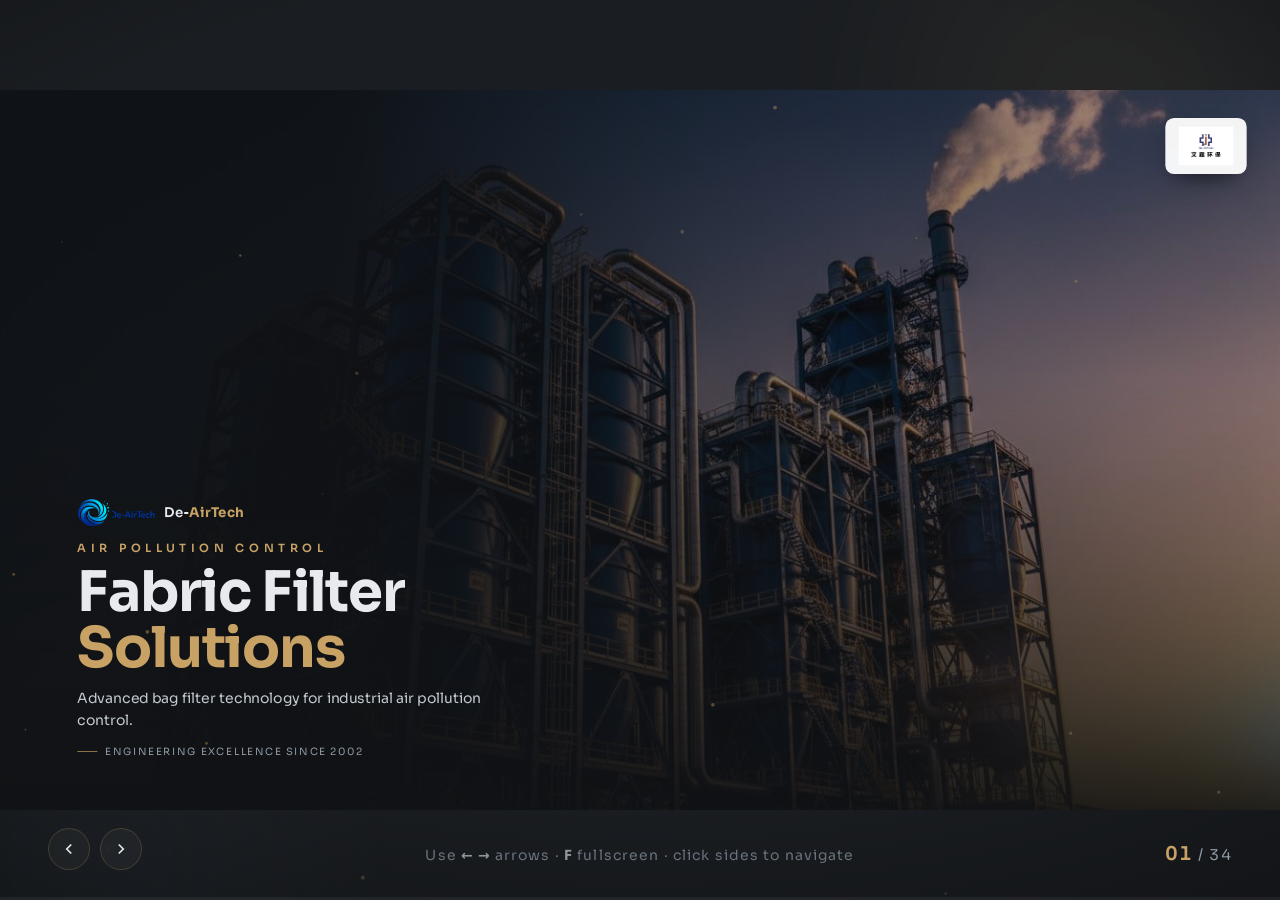
==== commit 5605fe4a: "update" ====
--- a/De-AirTech Fabric Filter Solutions.html
+++ b/De-AirTech Fabric Filter Solutions.html
@@ -4,9 +4,7 @@
 <meta charset="utf-8" />
 <meta name="viewport" content="width=device-width, initial-scale=1.0, viewport-fit=cover" />
 <title>De-AirTech · Fabric Filter Solutions</title>
-<link rel="preconnect" href="https://fonts.googleapis.com" />
-<link rel="preconnect" href="https://fonts.gstatic.com" crossorigin />
-<link href="https://fonts.googleapis.com/css2?family=Sora:wght@200;300;400;500;600;700;800&family=Noto+Sans+SC:wght@300;400;500;700&display=swap" rel="stylesheet" />
+<link href="assets/fonts/fonts.css" rel="stylesheet" />
 <style>
 /* ============ RESET & TOKENS ============ */
 *{margin:0;padding:0;box-sizing:border-box}
@@ -17,8 +15,8 @@
   --ink:#e8eaed; --ink-soft:#c2cad1; --muted:#8e99a4; --slate:#4a5c6a;
   --line:rgba(200,162,101,.22); --line-soft:rgba(255,255,255,.08);
   --good:#7fb98a;
-  --font:"Sora","Noto Sans SC",system-ui,"Segoe UI","PingFang SC","Microsoft YaHei",sans-serif;
-  --cjk:"Noto Sans SC","PingFang SC","Microsoft YaHei",sans-serif;
+  --font:"Sora",system-ui,"Segoe UI","PingFang SC","Microsoft YaHei","Microsoft YaHei UI",sans-serif;
+  --cjk:"PingFang SC","Microsoft YaHei","Microsoft YaHei UI",sans-serif;
   --ease:cubic-bezier(.22,.61,.36,1);
 }
 html,body{height:100%;background:var(--bg);color:var(--ink);font-family:var(--font);
@@ -166,6 +164,20 @@
   color:var(--ink-soft);background:linear-gradient(transparent,rgba(16,19,23,.94))}
 .figure.contain{background:#eef0f2}
 .figure.contain img{object-fit:contain;padding:6px}
+.figure.diagram{background:#14171b}
+.figure.diagram svg{width:100%;height:100%;display:block}
+
+/* before / after */
+.bafter{display:grid;grid-template-columns:1fr auto 1fr;align-items:center;gap:14px}
+.bafter .figure{margin:0}
+.bafter .baarrow{width:42px;height:42px;border-radius:50%;display:grid;place-items:center;flex:0 0 auto;
+  color:var(--bg);background:linear-gradient(150deg,var(--gold-lt),var(--gold-dk));
+  box-shadow:0 8px 20px -6px rgba(200,162,101,.55)}
+.bafter .baarrow svg{width:20px;height:20px}
+.batag{position:absolute;left:10px;bottom:10px;font-size:13px;font-weight:600;color:#fff;
+  padding:4px 11px;border-radius:20px;backdrop-filter:blur(4px)}
+.batag.old{background:rgba(74,92,106,.85)}
+.batag.new{background:rgba(127,185,138,.9);color:#10241a}
 
 /* ============ COVER ============ */
 .cover{padding:0;justify-content:flex-end}
@@ -525,7 +537,7 @@
     {badges:["Cement Kiln","Power Plant","Glass Kiln","Waste Incinerator"]}
   ],
   side:[
-    {fig:{src:IMG+"image15.png", ar:"16/10", cap:"Metal membrane element for hot-gas filtration"}},
+    {fig:{src:IMG+"image15.jpg", ar:"16/10", cap:"Metal membrane element for hot-gas filtration"}},
     {stats:[ {n:"450",u:"°C",l:"Max Temperature"},{n:"99.9",u:"%",l:"Efficiency"} ], cls:"c2"}
   ]},
 
@@ -544,7 +556,7 @@
     {list:["Sub-micron particle capture","Mercury & heavy-metal removal","Dioxin & furan reduction","Enhanced SO₂ capture with sorbents"]}
   ],
   side:[
-    {fig:{src:IMG+"image17.jpeg", ar:"16/10", cap:"Multi-layer filtration mechanism"}},
+    {diagram:"filtration", cap:"Outside-to-inside filtration — dust cake builds on the media surface"},
     {stats:[ {n:"99.99",u:"%",l:"PM Collection"},{p:"<",n:"5",u:" mg/Nm³",l:"PM Emission"},
              {p:">",n:"95",u:"%",l:"Heavy Metals"},{p:">",n:"99",u:"%",l:"Dioxins"} ], cls:"c2"}
   ]},
@@ -571,7 +583,7 @@
     {specs:[["Polyester","Max 130°C · general use"],["PPS","Max 190°C · chemical resistant"],["PTFE","Max 260°C · extreme conditions"],["Fiberglass","Max 280°C · high temperature"]]}
   ],
   side:[
-    {figs:{srcs:[IMG+"image18.jpeg",IMG+"image19.jpeg"], cols:2, ar:"4/3"}},
+    {figs:{srcs:[IMG+"bag_fiberglass.jpg",IMG+"bag_pps.jpg"], cols:2, ar:"3/4"}},
     {stats:[ {n:"200",u:"K",l:"Filter tubes / year capacity"} ], cls:"c1"}
   ]},
 
@@ -591,7 +603,7 @@
     {badges:["Autel","ASCO","Goyen","CE","NEMA","GOST"]}
   ],
   side:[
-    {fig:{src:IMG+"image20.jpg", ar:"3/4", cap:"PLC control panel with HMI interface"}}
+    {fig:{src:IMG+"image20.jpg", ar:"1/1", cap:"PLC control panel with HMI interface"}}
   ]},
 
 /* 20 — CHAPTER 05 */
@@ -680,7 +692,7 @@
     ], cls:"c3"}
   ],
   side:[
-    {fig:{src:IMG+"image27.png", ar:"16/10", cap:"Field service & maintenance team"}},
+    {fig:{src:IMG+"image27.jpg", ar:"16/10", cap:"Field service & maintenance team"}},
     {note:["Advanced Capabilities","In-house CFD & physical flow modeling, performance optimization, compliance testing — backed by a 24/7 emergency-response team."]}
   ]},
 
@@ -702,15 +714,39 @@
 { type:"content", kicker:"Service & Support", title:"ESP to FF Conversion", chip:"Service & Support",
   layout:"r5545",
   main:[
-    {lead:["Conversion Solutions",[
-      "When regulations tighten or capacity must grow, existing Electrostatic Precipitators can be converted by replacing internals with a fabric filter arrangement.",
-      "Reusing casing, hoppers, structure and ash handling means substantial savings in cost and footprint with minimum downtime."]]},
-    {listTitle:"Performance Improvement"},
-    {list:["Emission reduction: 50–90%","Heavy-metal capture capability","Dioxin removal efficiency","Reduced power consumption"]}
-  ],
-  side:[
-    {figs:{srcs:[IMG+"image28.jpg",IMG+"image29.jpg"], cols:2, ar:"4/3"}},
-    {stats:[ {n:"15",u:"+",l:"Successful conversions completed"} ], cls:"c1"}
+    {lead:["Convert, Don't Rebuild",[
+      "When regulations tighten or capacity must grow, an existing Electrostatic Precipitator (ESP) can be converted to a fabric filter — reusing the old casing, hoppers, supports and dust-conveying system.",
+      "DAT and our Dingjie workshop have delivered many ESP conversions in China and overseas, on supply-only (EP) or full turnkey (EPC) basis."]]},
+    {cardsTitle:"Basic Design Ideas"},
+    {cards:[
+      ["Low Capital Cost","Reuse old casing, hoppers & dust-conveying systems — minimal new structure."],
+      ["Tailored Each Case","Every ESP is studied thoroughly to best serve the plant's specific needs."],
+      ["Higher Kiln Output","Low, stable filter ΔP and reliable performance lift kiln production."]
+    ], cls:"c3"}
+  ],
+  side:[
+    {beforeAfter:{before:IMG+"esp_old.jpg", after:IMG+"esp_new.jpg",
+      bl:"Before — old ESP", al:"After — heat exchanger + bag filter"}},
+    {stats:[ {p:"<",n:"30",u:" mg/Nm³",l:"Emission after conversion"},{n:"15",u:"+",l:"Conversions delivered"} ], cls:"c2"}
+  ]},
+
+/* 30 — ESP CONVERSION · PROCESS & RESULTS */
+{ type:"content", kicker:"Service & Support", title:"Conversion · Process & Results", chip:"Service & Support",
+  layout:"rows",
+  rows:[
+    {steps:[
+      ["1","Preliminary Study","1–2 weeks. Review old-ESP & new-filter data and casing drawings; DAT issues a preliminary GA layout."],
+      ["2","Engineering","Kick-off & site survey, then 6–8 weeks of detailed engineering for final fabrication."],
+      ["3","Fabrication","10–12 weeks workshop fabrication, plus transport to site (location-dependent)."],
+      ["4","Erection","Pre-assembly on site, then the tie-in completed within a 3–4 week kiln shut-down."],
+      ["5","Commissioning","1–2 weeks after kiln re-start — DAT supervises start-up to guaranteed performance."]
+    ]},
+    {split:true, ratio:"r6040", gap:"34px", cols:[
+      [ {label:"Case Reference · Lafarge (clinker cooler / kiln + raw mill)"},
+        {stats:[ {n:"230→<30",u:" mg/Nm³",l:"Emission reduced"},{n:"30→8",u:" /yr",l:"Annual shutdowns"},
+                 {n:"8",u:" mo",l:"Project payback"},{n:"16",u:" days",l:"Shut-down to start-up"} ], cls:"c2 sm"} ],
+      [ {fig:{src:IMG+"esp_erect.jpg", ar:"5/4", cap:"On-site erection during kiln shut-down"}} ]
+    ]}
   ]},
 
 /* 30 — MANUFACTURING */
@@ -778,6 +814,50 @@
   var REDUCE = window.matchMedia("(prefers-reduced-motion: reduce)").matches;
   var DUR = REDUCE ? 0.001 : 1;
 
+  /* ---------- inline SVG diagrams (on-brand, vector) ---------- */
+  var DIAGRAMS = {
+    // Multi-layer filtration mechanism: dirty gas → dust cake → media layers → clean gas
+    filtration: function(){
+      var dots="";
+      for(var i=0;i<26;i++){
+        var cy=44+((i*53)%430), cx=70+((i*37)%150), r=2+(i%3);
+        dots+='<circle class="dg-dust" cx="'+cx+'" cy="'+cy+'" r="'+r+'" fill="#c8a265" opacity="'+(0.5+(i%4)*0.12)+'"/>';
+      }
+      var arrowsIn="", arrowsOut="";
+      for(var a=0;a<5;a++){ var y=70+a*92;
+        arrowsIn +='<g class="dg-arrow-in" opacity="0.9"><line x1="30" y1="'+y+'" x2="250" y2="'+y+'" stroke="#8e99a4" stroke-width="2"/><path d="M250 '+(y-5)+' L262 '+y+' L250 '+(y+5)+'" fill="#8e99a4"/></g>';
+        arrowsOut+='<g class="dg-arrow-out"><line x1="470" y1="'+y+'" x2="612" y2="'+y+'" stroke="#7fb98a" stroke-width="2.4"/><path d="M612 '+(y-5)+' L624 '+y+' L612 '+(y+5)+'" fill="#7fb98a"/></g>';
+      }
+      return '<svg viewBox="0 0 640 470" preserveAspectRatio="xMidYMid meet" role="img" aria-label="Multi-layer filtration mechanism">'
+        + '<defs>'
+        +   '<linearGradient id="dgCake" x1="0" y1="0" x2="1" y2="0"><stop offset="0" stop-color="#c8a265" stop-opacity=".55"/><stop offset="1" stop-color="#c8a265" stop-opacity=".15"/></linearGradient>'
+        +   '<linearGradient id="dgClean" x1="0" y1="0" x2="1" y2="0"><stop offset="0" stop-color="#7fb98a" stop-opacity=".05"/><stop offset="1" stop-color="#7fb98a" stop-opacity=".22"/></linearGradient>'
+        + '</defs>'
+        + '<rect x="0" y="0" width="640" height="470" fill="#14171b"/>'
+        // zones
+        + '<rect x="0" y="0" width="290" height="470" fill="#1d2228"/>'
+        + '<rect x="470" y="0" width="170" height="470" fill="url(#dgClean)"/>'
+        + arrowsIn + dots
+        // dust cake
+        + '<rect class="dg-layer" x="290" y="0" width="40" height="470" fill="url(#dgCake)"/>'
+        // filter media multi-layers
+        + '<rect class="dg-layer" x="330" y="0" width="46" height="470" fill="#e0e2e5" opacity=".92"/>'
+        + '<rect class="dg-layer" x="376" y="0" width="46" height="470" fill="#cdd2d8" opacity=".92"/>'
+        + '<rect class="dg-layer" x="422" y="0" width="48" height="470" fill="#aeb6bf" opacity=".92"/>'
+        // fiber texture
+        + (function(){var f="";for(var k=0;k<60;k++){var x=332+(k*7)%134, y=10+(k*61)%450, len=14+(k%3)*8, rot=(k%2?20:-24);f+='<line x1="'+x+'" y1="'+y+'" x2="'+(x+len*Math.cos(rot*Math.PI/180)).toFixed(1)+'" y2="'+(y+len*Math.sin(rot*Math.PI/180)).toFixed(1)+'" stroke="#8e99a4" stroke-width="1" opacity=".5"/>';}return f;})()
+        + arrowsOut
+        // labels
+        + '<g font-family="Sora,sans-serif" font-weight="600">'
+        +   '<text x="20" y="450" fill="#8e99a4" font-size="17">Dirty gas + dust</text>'
+        +   '<text x="300" y="28" fill="#c8a265" font-size="15" transform="rotate(90 300 28)">Dust cake</text>'
+        +   '<text x="352" y="30" fill="#4a5c6a" font-size="14" transform="rotate(90 352 30)">Filter media layers</text>'
+        +   '<text x="498" y="450" fill="#7fb98a" font-size="17">Clean gas</text>'
+        + '</g>'
+        + '</svg>';
+    }
+  };
+
   /* ---------- helpers ---------- */
   function escA(s){ return String(s).replace(/&/g,"&amp;").replace(/</g,"&lt;").replace(/>/g,"&gt;"); }
   function fmt(v, dec, comma){
@@ -857,22 +937,22 @@
     return html+'</div>';
   }
 
-  function bFigure(a){ return '<figure class="figure r"><img loading="lazy" src="'+a[0]+'" alt=""/>'+(a[1]?'<figcaption>'+a[1]+'</figcaption>':'')+'</figure>'; }
+  function bFigure(a){ return '<figure class="figure r"><img src="'+a[0]+'" alt=""/>'+(a[1]?'<figcaption>'+a[1]+'</figcaption>':'')+'</figure>'; }
   function bFigGrid(items){
     var html='<div class="figs c2">';
-    items.forEach(function(s){ html+='<figure class="figure r" style="aspect-ratio:4/3"><img loading="lazy" src="'+s+'" alt=""/></figure>'; });
+    items.forEach(function(s){ html+='<figure class="figure r" style="aspect-ratio:4/3"><img src="'+s+'" alt=""/></figure>'; });
     return html+'</div>';
   }
   function bFig(o){
     var cls = "figure r" + (o.mode==="contain" ? " contain" : "");
     var ar = o.ar || (o.mode==="contain" ? "4/3" : "16/10");
-    return '<figure class="'+cls+'" style="aspect-ratio:'+ar+'"><img loading="lazy" src="'+o.src+'" alt=""/>'
+    return '<figure class="'+cls+'" style="aspect-ratio:'+ar+'"><img src="'+o.src+'" alt=""/>'
          + (o.cap?'<figcaption>'+o.cap+'</figcaption>':'') + '</figure>';
   }
   function bFigs(o){
     var ar=o.ar||"3/2", fc="figure r"+(o.mode==="contain"?" contain":"");
     var html='<div class="figs c'+(o.cols||2)+'">';
-    o.srcs.forEach(function(s){ html+='<figure class="'+fc+'" style="aspect-ratio:'+ar+'"><img loading="lazy" src="'+s+'" alt=""/></figure>'; });
+    o.srcs.forEach(function(s){ html+='<figure class="'+fc+'" style="aspect-ratio:'+ar+'"><img src="'+s+'" alt=""/></figure>'; });
     return html+'</div>';
   }
   function bSplit(o){
@@ -880,6 +960,20 @@
     return '<div class="cols '+ratio+'" style="gap:'+(o.gap||"38px")+'">'
       + '<div class="col">'+o.cols[0].map(renderBlock).join("")+'</div>'
       + '<div class="col">'+o.cols[1].map(renderBlock).join("")+'</div></div>';
+  }
+  function bDiagram(kind, cap){
+    var svg = DIAGRAMS[kind] ? DIAGRAMS[kind]() : "";
+    return '<figure class="figure diagram r" style="aspect-ratio:'+(kind==="filtration"?"16/11":"16/10")+'">'
+         + svg + (cap?'<figcaption>'+cap+'</figcaption>':'') + '</figure>';
+  }
+  function bBeforeAfter(o){
+    return '<div class="bafter">'
+      + '<figure class="figure r" style="aspect-ratio:4/3"><img src="'+o.before+'" alt=""/>'
+      +   '<span class="batag old">'+(o.bl||"Before")+'</span></figure>'
+      + '<div class="baarrow r"><svg viewBox="0 0 24 24" fill="none" stroke="currentColor" stroke-width="2.4"><path d="M5 12h14M13 6l6 6-6 6"/></svg></div>'
+      + '<figure class="figure r" style="aspect-ratio:4/3"><img src="'+o.after+'" alt=""/>'
+      +   '<span class="batag new">'+(o.al||"After")+'</span></figure>'
+      + '</div>';
   }
 
   function renderBlock(b){
@@ -902,6 +996,8 @@
     if(b.fig)         return bFig(b.fig);
     if(b.figs)        return bFigs(b.figs);
     if(b.split)       return bSplit(b);
+    if(b.diagram)     return bDiagram(b.diagram, b.cap);
+    if(b.beforeAfter) return bBeforeAfter(b.beforeAfter);
     return "";
   }
 
@@ -946,7 +1042,7 @@
   }
 
   function renderChapter(s){
-    return '<div class="cbg"><img loading="lazy" src="'+s.bg+'" alt=""/></div>'
+    return '<div class="cbg"><img src="'+s.bg+'" alt=""/></div>'
       + '<div class="inner"><div class="bignum">'+s.n+'</div>'
       + '<div class="ctext"><div class="ck r">'+s.kicker+'</div>'
       + '<h2 class="split">'+s.title+'</h2>'
@@ -971,7 +1067,7 @@
 
   function renderMap(s){
     var html=head(s)+'<div class="body"><div class="mwrap"><div class="frame r">'
-        +'<img loading="lazy" src="'+s.img+'" alt="De-AirTech global project map"/>';
+        +'<img src="'+s.img+'" alt="De-AirTech global project map"/>';
     s.markers.forEach(function(m){ html+='<span class="marker" style="left:'+m[0]+'%;top:'+m[1]+'%"></span>'; });
     html+='</div><div class="mside">'+bStats(s.stats,"c1");
     html+='<div class="badges">';
@@ -984,7 +1080,7 @@
     var html=head(s)+'<div class="body"><div class="cols r5545"><div class="col">'
         + bLead(s.lead)
         + '<div class="pgrid">';
-    s.logos.forEach(function(l){ html+='<div class="plogo r"><img loading="lazy" src="assets/img/'+l+'" alt=""/></div>'; });
+    s.logos.forEach(function(l){ html+='<div class="plogo r"><img src="assets/img/'+l+'" alt=""/></div>'; });
     html+='</div></div><div class="col">'
         + bLabel("Partnership Benefits")
         + bList(s.benefits)
@@ -994,8 +1090,8 @@
   }
 
   function renderContact(s){
-    var html='<div class="cbg"><img loading="lazy" src="'+s.bg+'" alt=""/></div><div class="inner">'
-        + (s.corp?'<div class="corp center r"><img loading="lazy" src="'+s.corp+'" alt="De-AirTech 艾霆环保"/></div>':'')
+    var html='<div class="cbg"><img src="'+s.bg+'" alt=""/></div><div class="inner">'
+        + (s.corp?'<div class="corp center r"><img src="'+s.corp+'" alt="De-AirTech 艾霆环保"/></div>':'')
         + '<div class="ck r">'+s.kicker+'</div><h2 class="split">'+s.title+'</h2>'
         + '<div class="cmsg r">'+s.msg+'</div><div class="cinfo">';
     s.info.forEach(function(c){ html+='<div class="ci r"><div class="cl">'+c[0]+'</div><div class="cv">'+c[1]+'</div></div>'; });
--- a/assets/fonts/fonts.css
+++ b/assets/fonts/fonts.css
@@ -0,0 +1,18 @@
+/* Self-hosted Sora (variable, weights 300–800) — fully offline.
+   Chinese text falls back to local system CJK fonts (see --cjk in index.html). */
+@font-face{
+  font-family:'Sora';
+  font-style:normal;
+  font-weight:300 800;
+  font-display:swap;
+  src:url('sora-1.woff2') format('woff2');
+  unicode-range:U+0000-00FF,U+0131,U+0152-0153,U+02BB-02BC,U+02C6,U+02DA,U+02DC,U+0304,U+0308,U+0329,U+2000-206F,U+20AC,U+2122,U+2191,U+2193,U+2212,U+2215,U+FEFF,U+FFFD;
+}
+@font-face{
+  font-family:'Sora';
+  font-style:normal;
+  font-weight:300 800;
+  font-display:swap;
+  src:url('sora-2.woff2') format('woff2');
+  unicode-range:U+0100-02BA,U+02BD-02C5,U+02C7-02CC,U+02CE-02D7,U+02DD-02FF,U+0304,U+0308,U+0329,U+1D00-1DBF,U+1E00-1E9F,U+1EF2-1EFF,U+2020,U+20A0-20AB,U+20AD-20C0,U+2113,U+2C60-2C7F,U+A720-A7FF;
+}
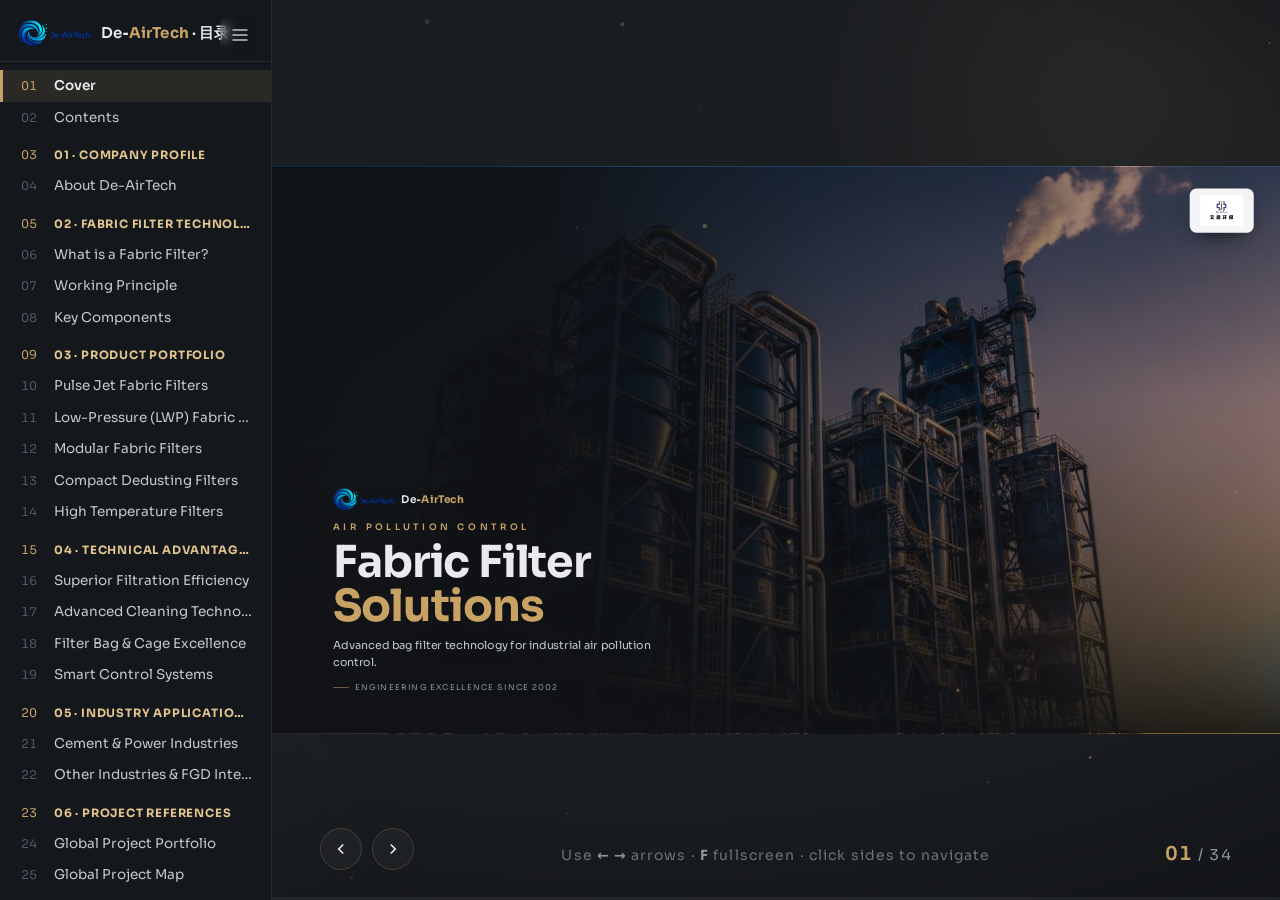
==== commit 5ad6358a: "update" ====
--- a/De-AirTech Fabric Filter Solutions.html
+++ b/De-AirTech Fabric Filter Solutions.html
@@ -292,6 +292,40 @@
 .hint b{color:var(--ink-soft)}
 
 @media (max-width:760px){.hint{display:none}.brand .bw{display:none}}
+
+/* ============ LEFT NAV / TABLE OF CONTENTS ============ */
+:root{--toc-w:272px}
+#toc{position:fixed;top:0;left:0;width:var(--toc-w);height:100vh;z-index:35;
+  background:#14171b;border-right:1px solid var(--line-soft);display:flex;flex-direction:column;
+  transform:translateX(0);transition:transform .35s var(--ease)}
+body:not(.toc-open) #toc{transform:translateX(-101%)}
+#toc .toc-head{display:flex;align-items:center;gap:11px;padding:20px 18px 15px;border-bottom:1px solid var(--line-soft);flex:0 0 auto}
+#toc .toc-head img{height:26px}
+#toc .toc-head .tt{font-size:15px;font-weight:600;color:var(--ink);letter-spacing:.01em}
+#toc .toc-head .tt b{color:var(--gold)}
+#toc .toc-list{list-style:none;margin:0;padding:8px 0 18px;overflow-y:auto;overflow-x:hidden;flex:1 1 auto}
+#toc .toc-list::-webkit-scrollbar{width:8px}
+#toc .toc-list::-webkit-scrollbar-thumb{background:rgba(200,162,101,.28);border-radius:8px}
+#toc .toc-item{display:flex;gap:11px;align-items:baseline;padding:7px 18px;cursor:pointer;
+  border-left:3px solid transparent;transition:background .2s,border-color .2s}
+#toc .toc-item:hover{background:rgba(255,255,255,.045)}
+#toc .toc-item .ti-n{font-size:12px;color:var(--slate);font-variant-numeric:tabular-nums;min-width:22px;flex:0 0 auto}
+#toc .toc-item .ti-t{font-size:13.5px;color:var(--ink-soft);line-height:1.3;white-space:nowrap;overflow:hidden;text-overflow:ellipsis}
+#toc .toc-item.cur{background:rgba(200,162,101,.13);border-left-color:var(--gold)}
+#toc .toc-item.cur .ti-n{color:var(--gold)}
+#toc .toc-item.cur .ti-t{color:var(--ink);font-weight:600}
+#toc .toc-item.type-chapter{margin-top:7px}
+#toc .toc-item.type-chapter .ti-n{color:var(--gold)}
+#toc .toc-item.type-chapter .ti-t{color:var(--gold-lt);font-weight:700;text-transform:uppercase;font-size:11.5px;letter-spacing:.07em}
+/* toggle button */
+#toctgl{position:fixed;top:15px;left:15px;z-index:36;width:40px;height:40px;border-radius:10px;
+  border:1px solid var(--line-soft);background:rgba(20,23,27,.82);color:var(--ink);cursor:pointer;
+  display:grid;place-items:center;backdrop-filter:blur(6px);transition:left .35s var(--ease),background .2s;pointer-events:auto}
+body.toc-open #toctgl{left:calc(var(--toc-w) - 52px);background:transparent;border-color:transparent;color:var(--muted)}
+#toctgl svg{width:20px;height:20px}
+body.is-fs #toc,body.is-fs #toctgl{display:none!important}
+body.toc-open #hud{left:var(--toc-w);transition:left .35s var(--ease)}
+@media print{#toc,#toctgl{display:none}}
 </style>
 </head>
 <body>
@@ -310,6 +344,13 @@
     <div class="hint">Use <b>←</b> <b>→</b> arrows · <b>F</b> fullscreen · click sides to navigate</div>
     <div class="pbar"><i id="pbar"></i></div>
   </div>
+  <nav id="toc">
+    <div class="toc-head"><img id="toclogo" alt="" /><span class="tt">De‑<b>AirTech</b> · 目录</span></div>
+    <ul class="toc-list" id="toc-list"></ul>
+  </nav>
+  <button id="toctgl" aria-label="Toggle contents">
+    <svg viewBox="0 0 24 24" fill="none" stroke="currentColor" stroke-width="2.2"><path d="M3 6h18M3 12h18M3 18h18"/></svg>
+  </button>
 </div>
 
 <script>
@@ -725,8 +766,9 @@
     ], cls:"c3"}
   ],
   side:[
-    {beforeAfter:{before:IMG+"esp_old.jpg", after:IMG+"esp_new.jpg",
-      bl:"Before — old ESP", al:"After — heat exchanger + bag filter"}},
+    {label:"Project Cases"},
+    {figs:{srcs:[IMG+"image28.jpg",IMG+"image29.jpg"], cols:2, ar:"4/3",
+      caps:["ESP conversion · process line","ESP conversion · new bag filter"]}},
     {stats:[ {p:"<",n:"30",u:" mg/Nm³",l:"Emission after conversion"},{n:"15",u:"+",l:"Conversions delivered"} ], cls:"c2"}
   ]},
 
@@ -745,7 +787,7 @@
       [ {label:"Case Reference · Lafarge (clinker cooler / kiln + raw mill)"},
         {stats:[ {n:"230→<30",u:" mg/Nm³",l:"Emission reduced"},{n:"30→8",u:" /yr",l:"Annual shutdowns"},
                  {n:"8",u:" mo",l:"Project payback"},{n:"16",u:" days",l:"Shut-down to start-up"} ], cls:"c2 sm"} ],
-      [ {fig:{src:IMG+"esp_erect.jpg", ar:"5/4", cap:"On-site erection during kiln shut-down"}} ]
+      [ {fig:{src:IMG+"hoisting.jpg", ar:"4/3", cap:"Module hoisting on-site during kiln shut-down"}} ]
     ]}
   ]},
 
@@ -950,9 +992,9 @@
          + (o.cap?'<figcaption>'+o.cap+'</figcaption>':'') + '</figure>';
   }
   function bFigs(o){
-    var ar=o.ar||"3/2", fc="figure r"+(o.mode==="contain"?" contain":"");
+    var ar=o.ar||"3/2", fc="figure r"+(o.mode==="contain"?" contain":""), caps=o.caps||[];
     var html='<div class="figs c'+(o.cols||2)+'">';
-    o.srcs.forEach(function(s){ html+='<figure class="'+fc+'" style="aspect-ratio:'+ar+'"><img src="'+s+'" alt=""/></figure>'; });
+    o.srcs.forEach(function(s,i){ html+='<figure class="'+fc+'" style="aspect-ratio:'+ar+'"><img src="'+s+'" alt=""/>'+(caps[i]?'<figcaption>'+caps[i]+'</figcaption>':'')+'</figure>'; });
     return html+'</div>';
   }
   function bSplit(o){
@@ -1112,15 +1154,44 @@
   });
   document.getElementById("ctot").textContent=String(SLIDES.length).padStart(2,"0");
   document.getElementById("brandlogo").src="assets/img/image2.png";
+  var tl=document.getElementById("toclogo"); if(tl) tl.src="assets/img/image2.png";
 
   var chapters=[]; SLIDES.forEach(function(s,i){ if(s.type==="chapter") chapters.push(i); });
 
-  /* ---------- scale to fit (any aspect ratio) ---------- */
+  /* ---------- build left table-of-contents ---------- */
+  function navLabel(s){
+    if(s.type==="cover") return "Cover";
+    if(s.type==="toc") return "Contents";
+    if(s.type==="chapter") return s.n+" · "+s.title;
+    if(s.type==="contact") return "Thank You";
+    if(s.type==="map") return s.title;
+    if(s.type==="partners") return s.title;
+    return s.title;
+  }
+  var tocListEl=document.getElementById("toc-list");
+  if(tocListEl){
+    SLIDES.forEach(function(s,i){
+      var li=document.createElement("li");
+      li.className="toc-item type-"+s.type; li.dataset.i=i;
+      li.innerHTML='<span class="ti-n">'+String(i+1).padStart(2,"0")+'</span><span class="ti-t">'+navLabel(s)+'</span>';
+      li.addEventListener("click", function(){ go(i); });
+      tocListEl.appendChild(li);
+    });
+  }
+
+  /* ---------- scale to fit (any aspect ratio; offset for open TOC) ---------- */
+  function tocVisible(){ return document.body.classList.contains("toc-open"); }
   function fit(){
-    var s=Math.min(window.innerWidth/1920, window.innerHeight/1080);
+    var W = tocVisible() ? (parseInt(getComputedStyle(document.documentElement).getPropertyValue("--toc-w"))||272) : 0;
+    var availW = Math.max(320, window.innerWidth - W);
+    var s = Math.min(availW/1920, window.innerHeight/1080);
     stage.style.setProperty("--s", s);
-  }
-  window.addEventListener("resize", fit); fit();
+    stage.style.left = (W + availW/2) + "px";
+  }
+  window.addEventListener("resize", fit);
+  // default: show TOC (windowed). fit() runs after this.
+  document.body.classList.add("toc-open");
+  fit();
 
   /* ---------- ambient particles ---------- */
   (function(){
@@ -1256,6 +1327,11 @@
     document.getElementById("cnum").textContent=String(idx+1).padStart(2,"0");
     document.getElementById("chiptag").textContent=s.chip||"De‑AirTech";
     document.getElementById("pbar").style.width=(idx/(els.length-1)*100)+"%";
+    if(tocListEl){
+      var items=tocListEl.children;
+      for(var k=0;k<items.length;k++) items[k].classList.toggle("cur", k===idx);
+      if(items[idx]) items[idx].scrollIntoView({block:"nearest"});
+    }
   }
 
   function go(n){
@@ -1290,6 +1366,20 @@
     try{ var p=rq.call(el); if(p&&p.catch) p.catch(function(){}); }catch(e){}
   }
 
+  /* ---------- TOC sidebar: manual toggle + auto-hide in fullscreen ---------- */
+  var tocPref=true;  // user preference (shown when windowed)
+  function isFs(){ return !!(document.fullscreenElement||document.webkitFullscreenElement||document.msFullscreenElement); }
+  function applyToc(){
+    var fs=isFs();
+    document.body.classList.toggle("is-fs", fs);
+    document.body.classList.toggle("toc-open", tocPref && !fs);
+    fit();
+  }
+  var tocTgl=document.getElementById("toctgl");
+  if(tocTgl) tocTgl.addEventListener("click", function(e){ e.stopPropagation(); tocPref=!tocPref; applyToc(); });
+  document.addEventListener("fullscreenchange", applyToc);
+  document.addEventListener("webkitfullscreenchange", applyToc);
+
   /* ---------- input ---------- */
   document.getElementById("next").addEventListener("click",function(e){ e.stopPropagation(); next(); });
   document.getElementById("prev").addEventListener("click",function(e){ e.stopPropagation(); prev(); });
@@ -1311,8 +1401,9 @@
 
   // click left/right to navigate (ignore HUD buttons & TOC items)
   deck.addEventListener("click",function(e){
-    if(e.target.closest(".nav")||e.target.closest(".titem")) return;
-    var x=e.clientX/window.innerWidth;
+    if(e.target.closest(".nav")||e.target.closest(".titem")||e.target.closest("#toc")||e.target.closest("#toctgl")) return;
+    var W = tocVisible() ? (parseInt(getComputedStyle(document.documentElement).getPropertyValue("--toc-w"))||272) : 0;
+    var x=(e.clientX - W)/Math.max(1,(window.innerWidth - W));
     if(x>0.5) next(); else prev();
   });
 
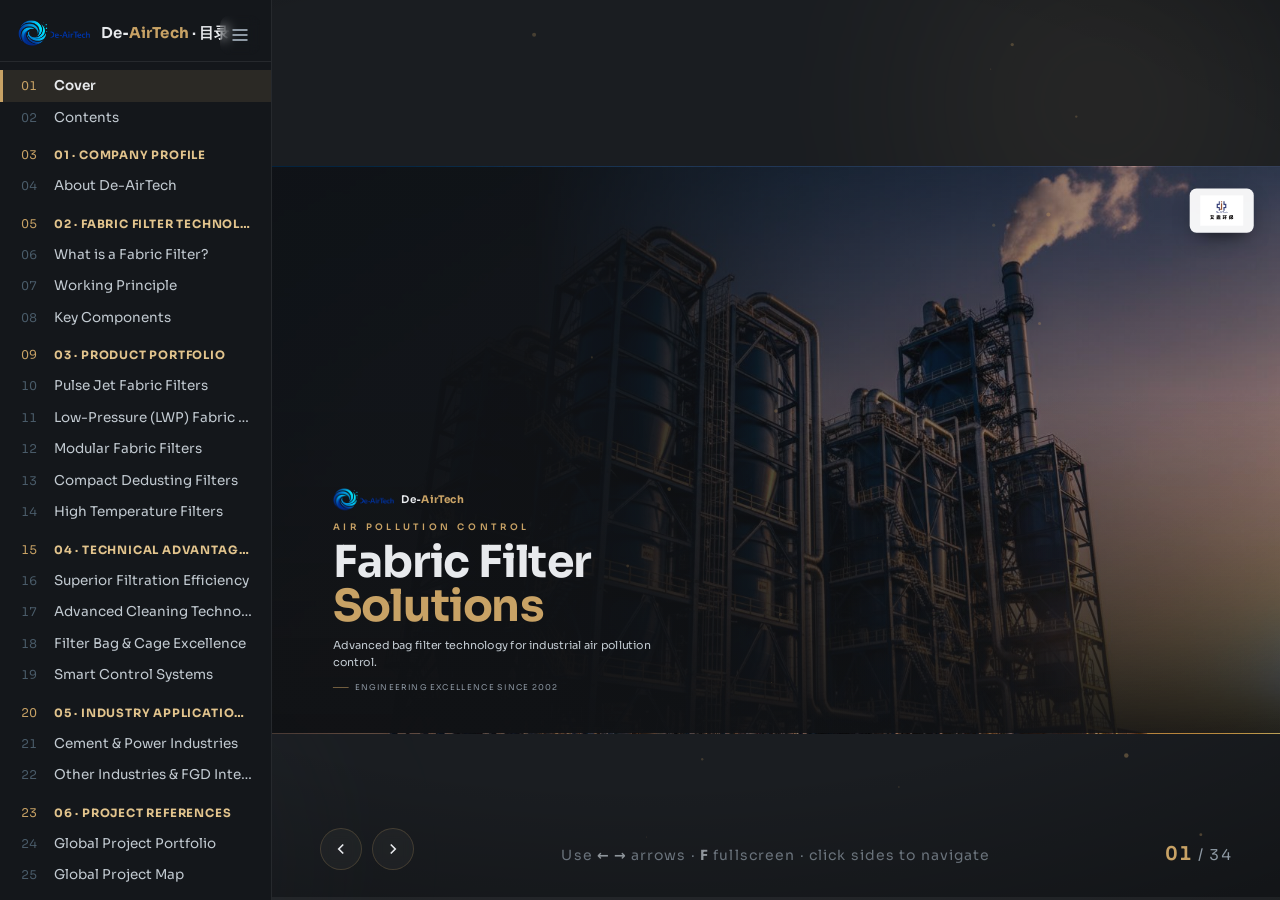
==== commit ebaf041f: "update" ====
--- a/De-AirTech Fabric Filter Solutions.html
+++ b/De-AirTech Fabric Filter Solutions.html
@@ -433,9 +433,10 @@
 { type:"content", kicker:"Company Profile", title:"About De-AirTech", chip:"Company Profile",
   layout:"r6040",
   main:[
+    {lead:["Our Heritage",["Founded in Shanghai in 2019, De-AirTech was created by senior engineers and managers formerly with Hamon (Belgium) and AAF (USA) — two pioneers of industrial air-pollution control — bringing 20+ years of fabric-filter expertise into a focused, independent company."]]},
     {lead:["Our Mission",["Reducing emissions is a mandatory, complex task for any industry. We deliver air quality solutions that comply with present and future regulations while respecting each plant's process, schedule and budget."]]},
     {lead:["Core Expertise",["Full experience across design, engineering, construction, start-up, operation and maintenance of Air Quality Systems — backed by in-house flow-dynamic models and computer simulation."]]},
-    {lead:["Global Application",["Countless in-situ emission control systems let us confidently apply our technology to any requirement, across diverse industries worldwide."]]}
+    {lead:["Global Application",["In-situ emission-control systems across diverse industries worldwide let us confidently apply our technology to any requirement."]]}
   ],
   side:[
     {label:"Company Strengths"},
@@ -753,23 +754,24 @@
 
 /* 29 — ESP CONVERSION */
 { type:"content", kicker:"Service & Support", title:"ESP to FF Conversion", chip:"Service & Support",
-  layout:"r5545",
-  main:[
-    {lead:["Convert, Don't Rebuild",[
-      "When regulations tighten or capacity must grow, an existing Electrostatic Precipitator (ESP) can be converted to a fabric filter — reusing the old casing, hoppers, supports and dust-conveying system.",
-      "DAT and our Dingjie workshop have delivered many ESP conversions in China and overseas, on supply-only (EP) or full turnkey (EPC) basis."]]},
-    {cardsTitle:"Basic Design Ideas"},
-    {cards:[
-      ["Low Capital Cost","Reuse old casing, hoppers & dust-conveying systems — minimal new structure."],
-      ["Tailored Each Case","Every ESP is studied thoroughly to best serve the plant's specific needs."],
-      ["Higher Kiln Output","Low, stable filter ΔP and reliable performance lift kiln production."]
-    ], cls:"c3"}
-  ],
-  side:[
-    {label:"Project Cases"},
-    {figs:{srcs:[IMG+"image28.jpg",IMG+"image29.jpg"], cols:2, ar:"4/3",
-      caps:["ESP conversion · process line","ESP conversion · new bag filter"]}},
-    {stats:[ {p:"<",n:"30",u:" mg/Nm³",l:"Emission after conversion"},{n:"15",u:"+",l:"Conversions delivered"} ], cls:"c2"}
+  layout:"rows",
+  rows:[
+    {split:true, ratio:"r5050", gap:"40px", cols:[
+      [ {label:"Conversion in progress → completed"},
+        {beforeAfter:{before:IMG+"conv_during.jpg", after:IMG+"conv_done.jpg",
+          bl:"During conversion", al:"Completed filter"}} ],
+      [ {label:"Old ESP → new fabric filter"},
+        {beforeAfter:{before:IMG+"esp_old.jpg", after:IMG+"esp_new.jpg",
+          bl:"Before — old ESP", al:"After — bag filter"}} ]
+    ]},
+    {split:true, ratio:"r6040", gap:"40px", cols:[
+      [ {lead:["Convert, Don't Rebuild",[
+          "An existing Electrostatic Precipitator (ESP) can be converted to a fabric filter — reusing the old casing, hoppers, supports and dust-conveying system, on supply (EP) or turnkey (EPC) basis."]]},
+        {stats:[ {p:"<",n:"10",u:" mg/Nm³",l:"Emission after conversion"},{n:"15",u:"+",l:"Conversions delivered"} ], cls:"c2"} ],
+      [ {label:"More project references — delivered by De-AirTech"},
+        {figs:{srcs:[IMG+"image28.jpg",IMG+"image29.jpg"], cols:2, ar:"4/3",
+          caps:["Cement-plant ESP conversion","New fabric filter installed"]}} ]
+    ]}
   ]},
 
 /* 30 — ESP CONVERSION · PROCESS & RESULTS */
@@ -785,7 +787,7 @@
     ]},
     {split:true, ratio:"r6040", gap:"34px", cols:[
       [ {label:"Case Reference · Lafarge (clinker cooler / kiln + raw mill)"},
-        {stats:[ {n:"230→<30",u:" mg/Nm³",l:"Emission reduced"},{n:"30→8",u:" /yr",l:"Annual shutdowns"},
+        {stats:[ {n:"230→<10",u:" mg/Nm³",l:"Emission reduced"},{n:"30→8",u:" /yr",l:"Annual shutdowns"},
                  {n:"8",u:" mo",l:"Project payback"},{n:"16",u:" days",l:"Shut-down to start-up"} ], cls:"c2 sm"} ],
       [ {fig:{src:IMG+"hoisting.jpg", ar:"4/3", cap:"Module hoisting on-site during kiln shut-down"}} ]
     ]}
